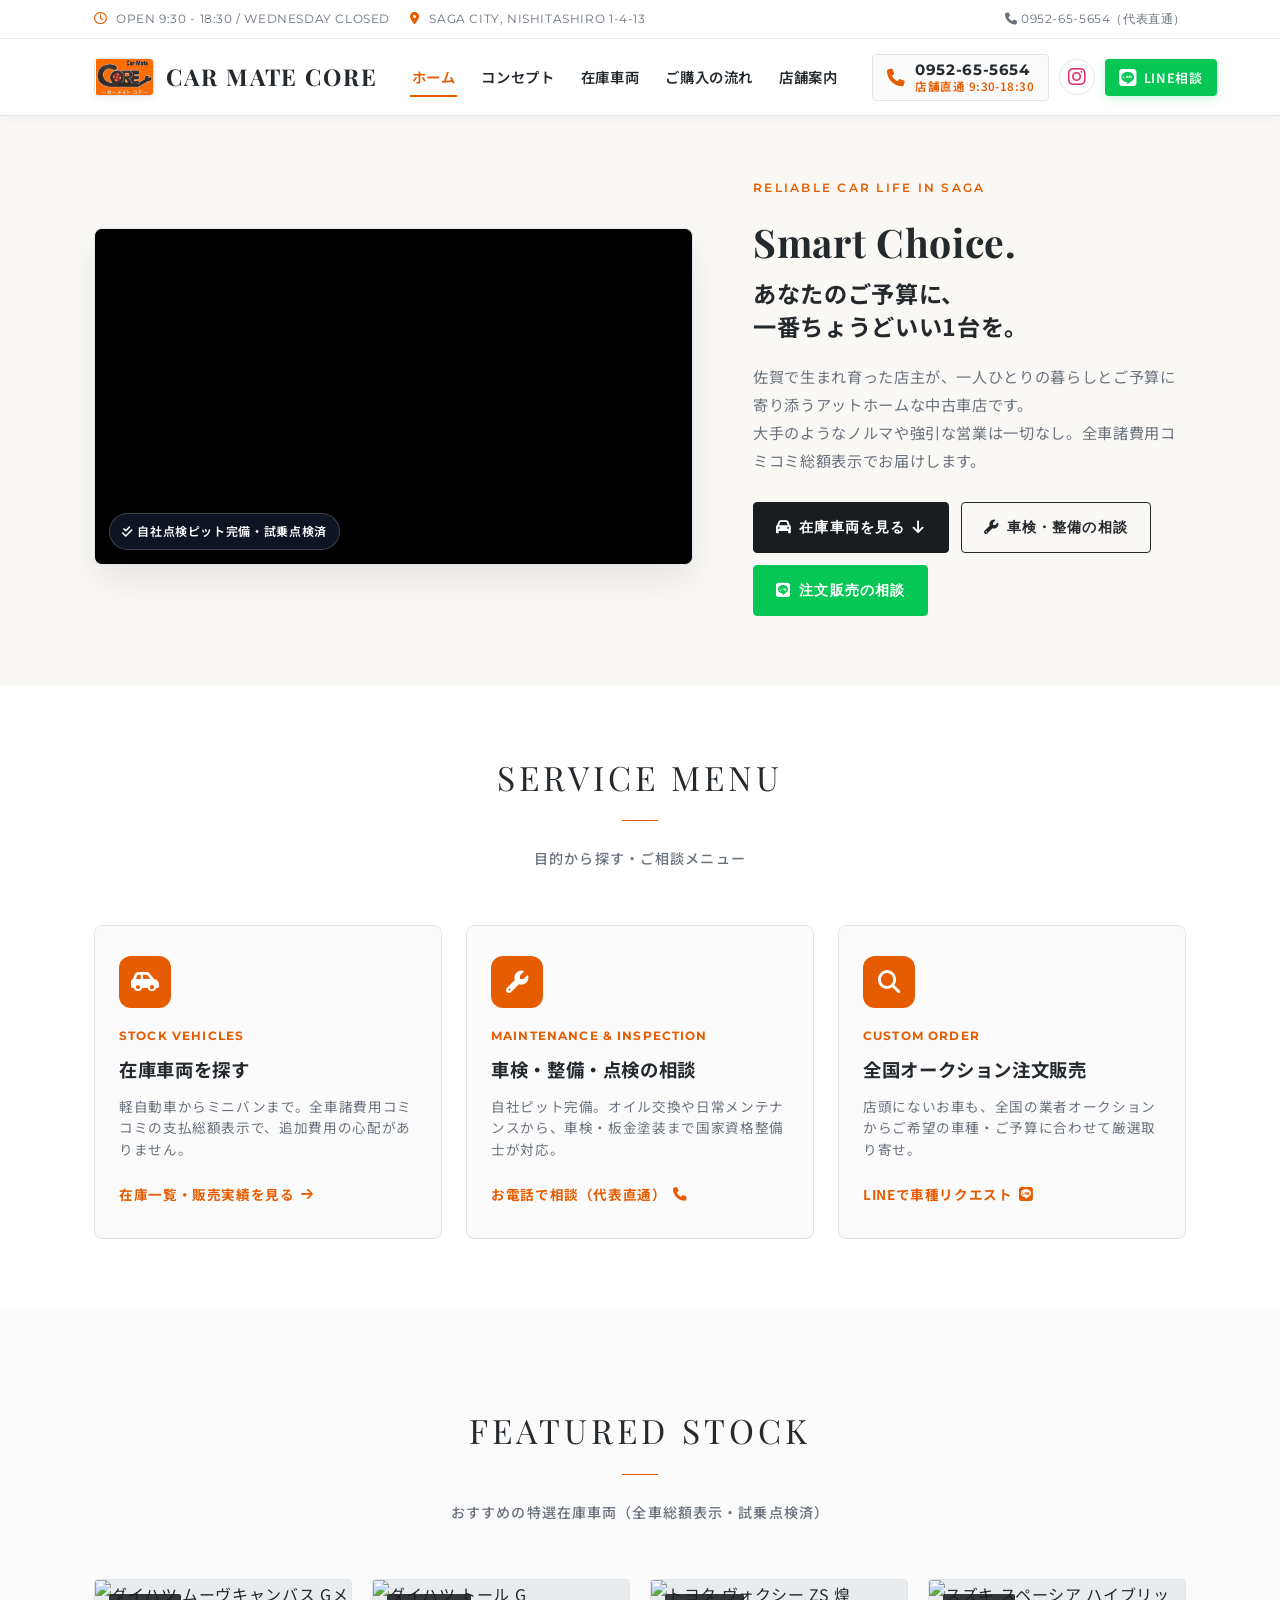
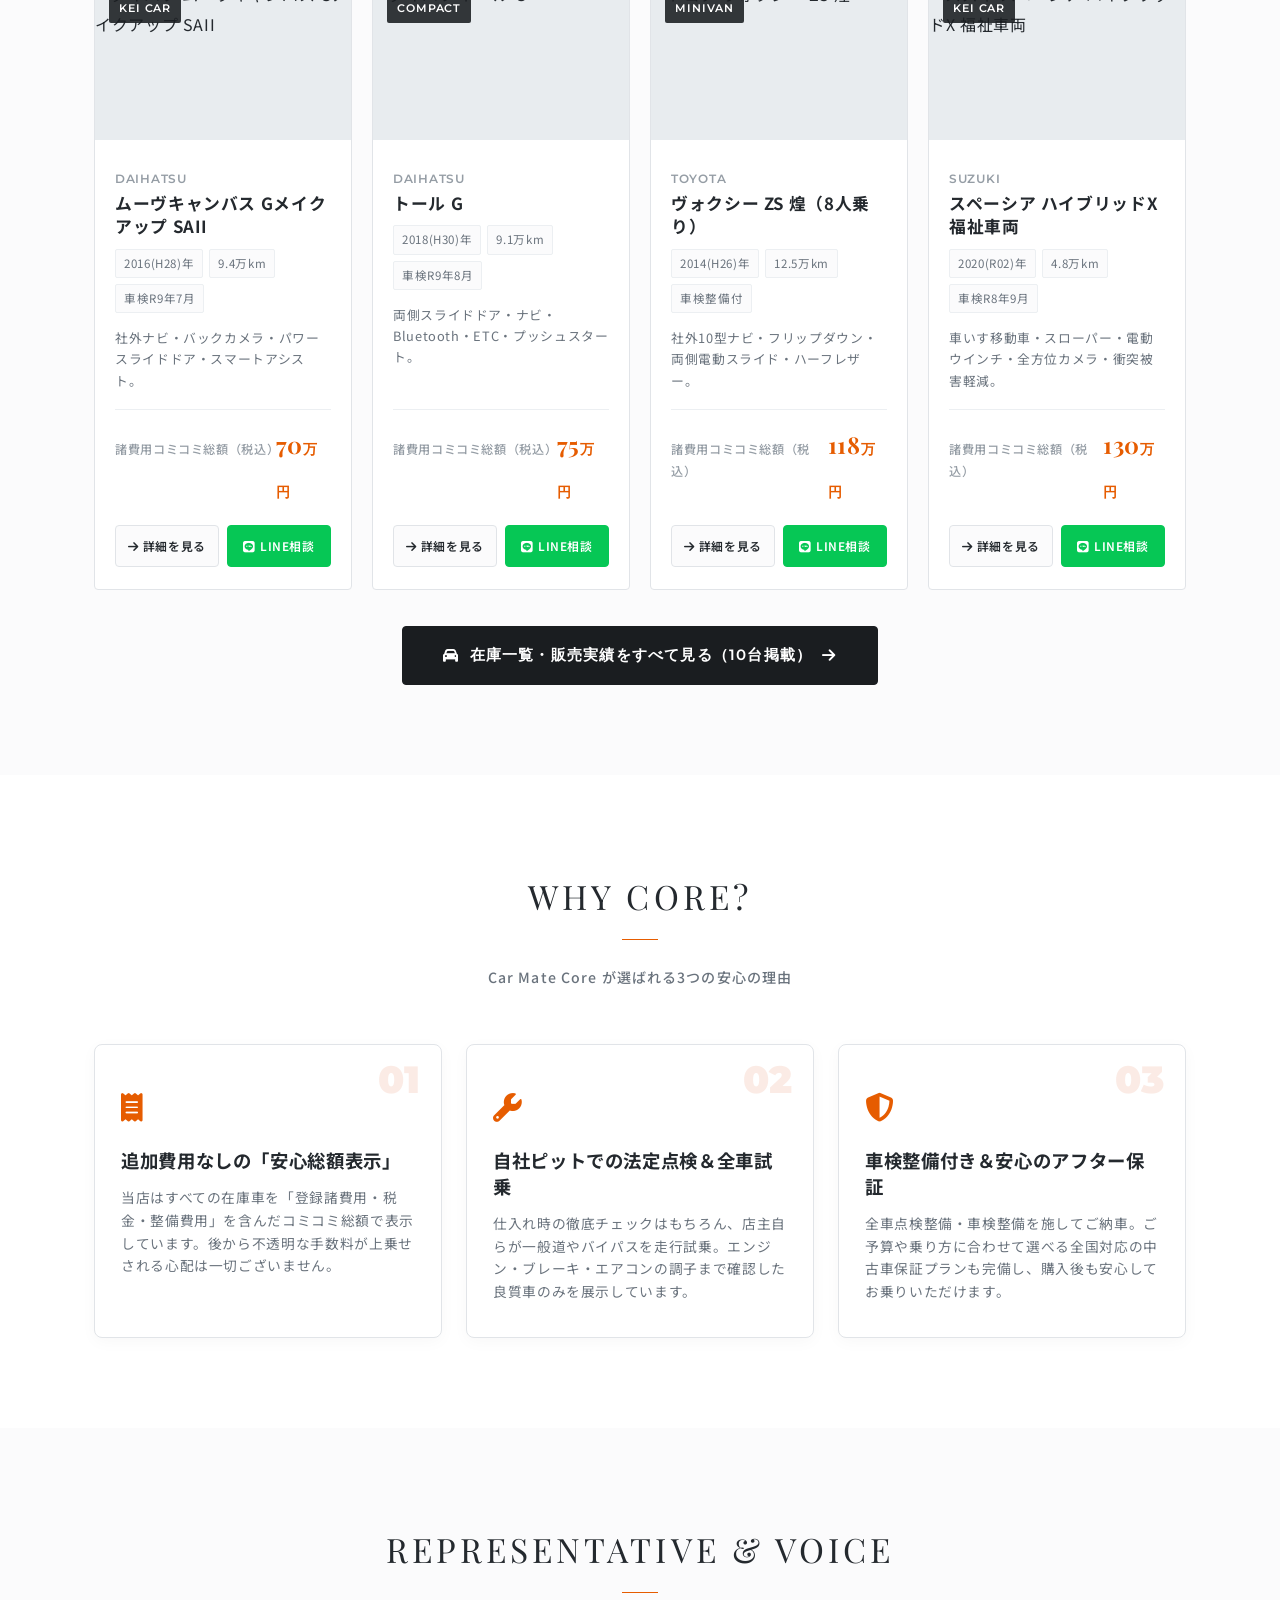
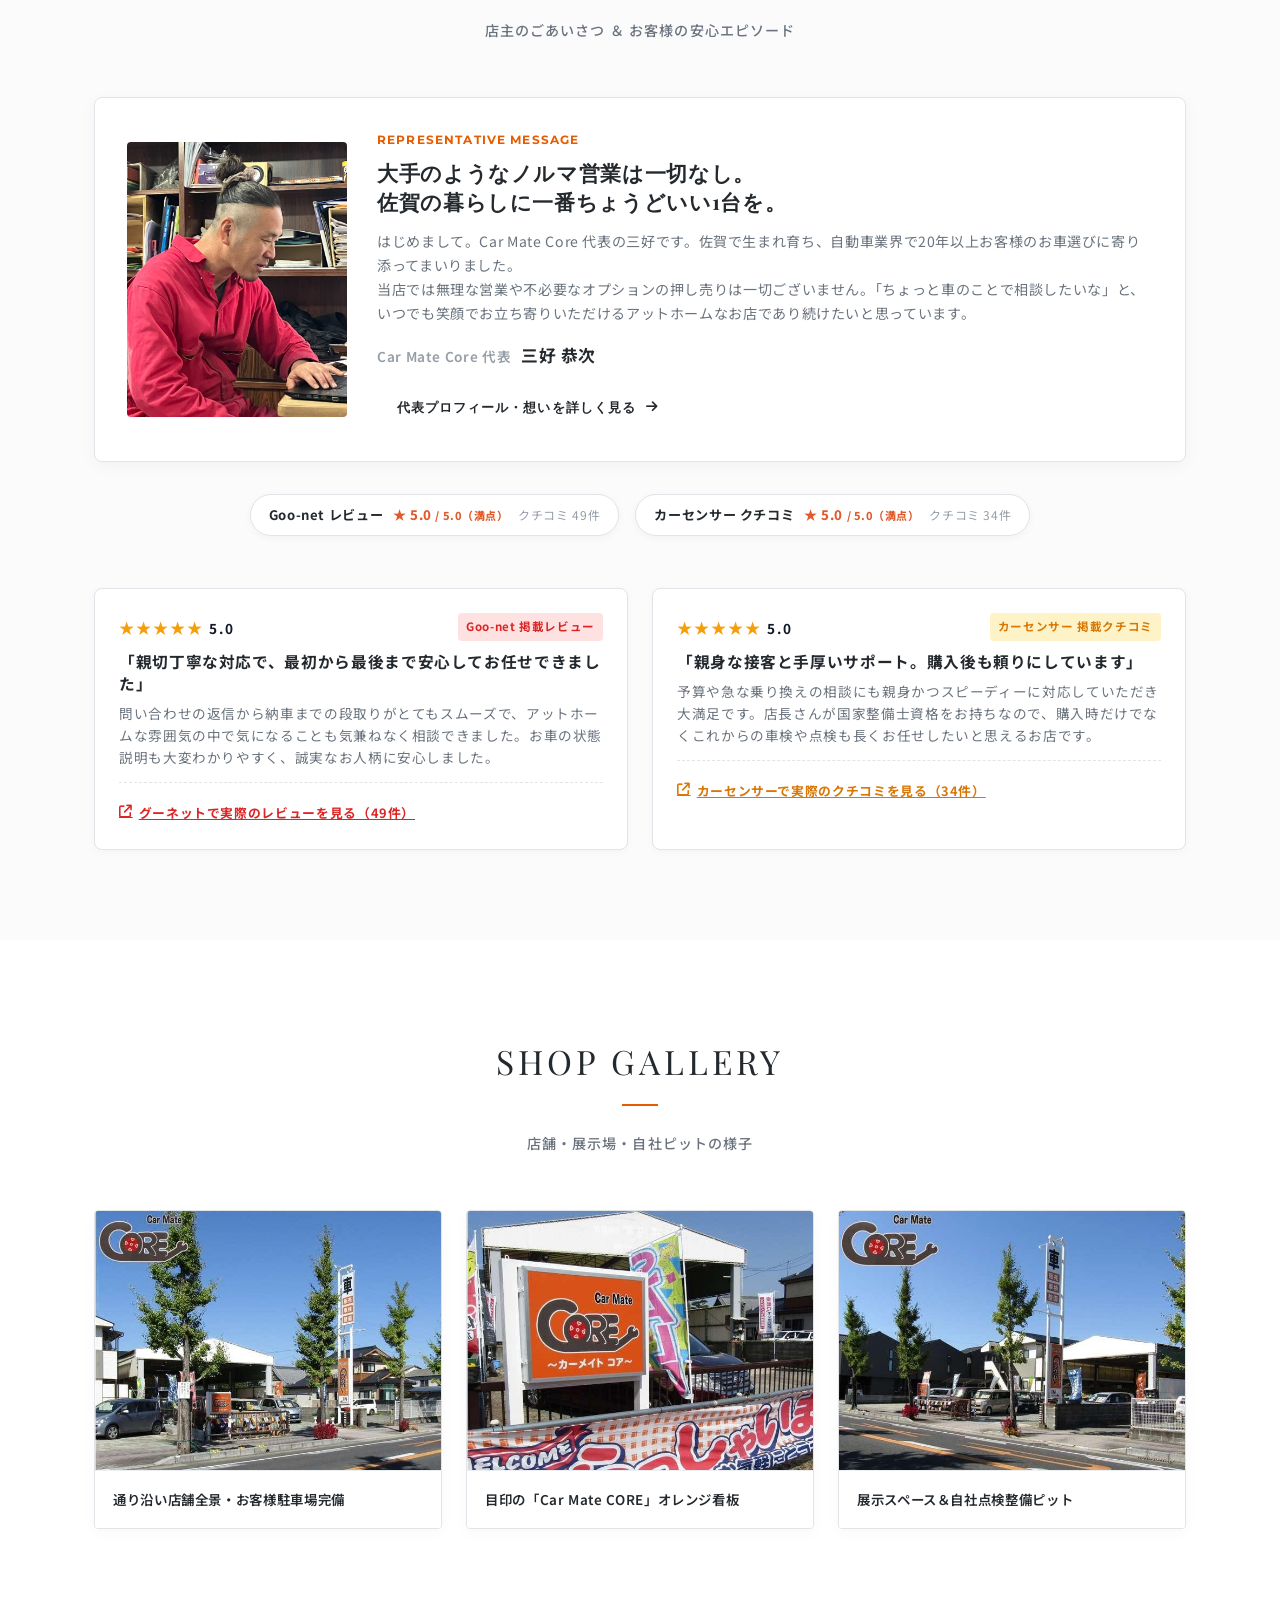
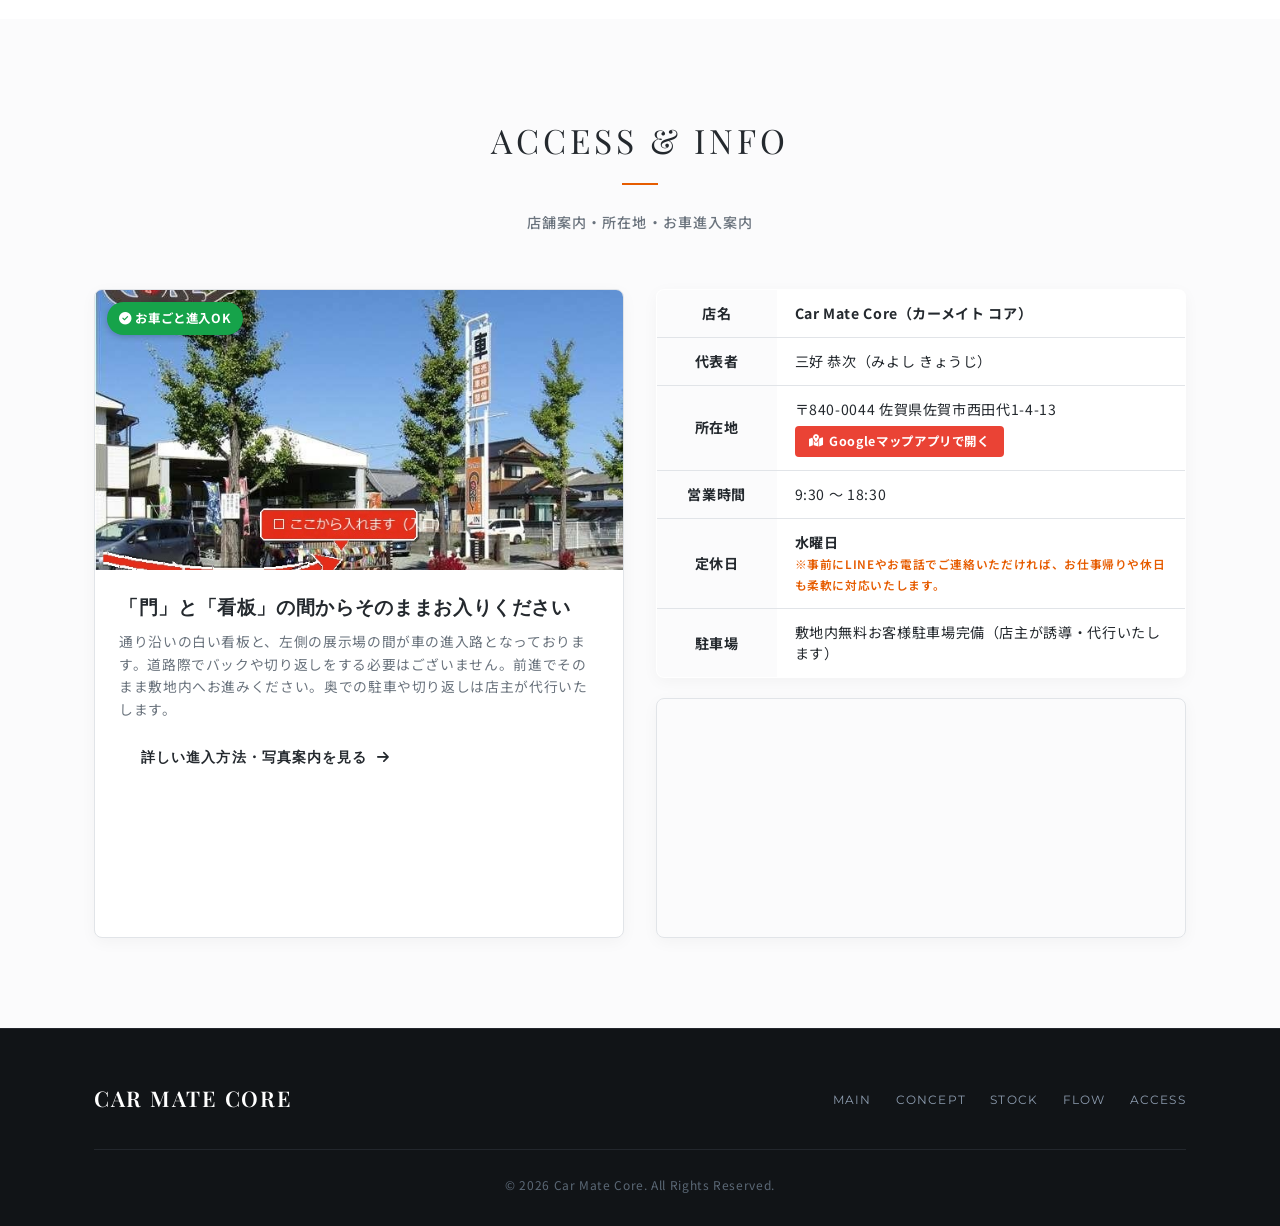
==== v2/index.html @ 0ca4b958 "feat: unify navigation across all pages, fix PC sticky header, update phone to 0952-65-5654, and add" ====
<!DOCTYPE html>
<html lang="ja">
<head>
  <meta charset="UTF-8">
  <meta name="viewport" content="width=device-width, initial-scale=1.0">
  <title>Car Mate Core - 佐賀市の中古車販売・注文販売・車検整備</title>
  <meta name="description" content="佐賀市西田代のアットホームな中古車店 Car Mate Core（カーメイト コア）。軽自動車からファミリーカーまで、追加費用なしの安心総額と丁寧な自社点検整備でお届けします。">

  <!-- Google Fonts: Playfair Display (Serif), Montserrat (Sans), Noto Sans JP -->
  <link rel="preconnect" href="https://fonts.googleapis.com">
  <link rel="preconnect" href="https://fonts.gstatic.com" crossorigin>
  <link href="https://fonts.googleapis.com/css2?family=Montserrat:wght@300;400;500;600;700&family=Noto+Sans+JP:wght@300;400;500;700&family=Playfair+Display:ital,wght@0,400;0,600;0,700;1,400&display=swap" rel="stylesheet">

  <!-- Font Awesome 6 -->
  <link rel="stylesheet" href="https://cdnjs.cloudflare.com/ajax/libs/font-awesome/6.5.1/css/all.min.css">

  <style>

    /* Global Page Horizontal Wobble Lock */
    html, body {
      overflow-x: clip !important;
      max-width: 100% !important;
      width: 100% !important;
      overscroll-behavior-x: none !important;
    }


    /* Prevent page-level horizontal wobble / scroll bounce on mobile */
    html, body {
      overflow-x: clip !important;
      max-width: 100% !important;
      width: 100% !important;
      overscroll-behavior-x: none !important;
      touch-action: pan-y !important;
    }

    /* ========================================================
       Design Tokens & Variables (Minimal & Stylish / Reference: MOSAIC)
       ======================================================== */
    :root {
      --bg-main: #FFFFFF;
      --bg-sub: #FBFBFC;
      --bg-warm: #FAF8F5;
      --bg-dark: #1A1D20;
      
      --text-main: #24292E;
      --text-sub: #6A737D;
      --text-muted: #959DA5;
      --text-light: #FFFFFF;
      
      --accent: #E65C00;         /* Refined warm terracotta orange */
      --accent-hover: #CC5200;
      --accent-soft: #FFF4ED;
      
      --line: #E1E4E8;
      --line-subtle: #ECEFF2;
      
      --font-serif: 'Playfair Display', Georgia, serif;
      --font-en: 'Montserrat', sans-serif;
      --font-jp: 'Noto Sans JP', sans-serif;

      --container: 1140px;
      --radius-sm: 4px;
      --radius-md: 8px;
    }

    /* Base Reset */
    *, *::before, *::after {
      box-sizing: border-box;
      margin: 0;
      padding: 0;
    }

    html {
  scroll-padding-top: 90px;
  scroll-behavior: smooth;
      font-size: 16px;
      scroll-behavior: smooth;
      -webkit-font-smoothing: antialiased;
    }

    body {
      background-color: var(--bg-main);
      color: var(--text-main);
      font-family: var(--font-jp);
      font-weight: 400;
      line-height: 1.85;
      letter-spacing: 0.04em;
    }

    img, video {
      max-width: 100%;
      height: auto;
      display: block;
    }

    a {
      color: inherit;
      text-decoration: none;
      transition: all 0.25s ease;
    }

    ul, ol {
      list-style: none;
    }

    .container {
      width: 100%;
      max-width: var(--container);
      margin: 0 auto;
      padding: 0 24px;
    }

    /* Section Headers (Editorial Serif Style) */
    .section-header {
      text-align: center;
      margin-bottom: 54px;
    }

    .section-en-title {
      font-family: var(--font-serif);
      font-size: 2.1rem;
      font-weight: 400;
      letter-spacing: 0.12em;
      color: var(--text-main);
      text-transform: uppercase;
      margin-bottom: 10px;
      position: relative;
      display: inline-block;
    }

    .section-en-title::after {
      content: '';
      display: block;
      width: 36px;
      height: 1.5px;
      background: var(--accent);
      margin: 12px auto 0;
    }

    .section-jp-sub {
      font-size: 0.88rem;
      color: var(--text-sub);
      font-weight: 500;
      letter-spacing: 0.08em;
      margin-top: 14px;
    }

    /* Buttons */
    .btn {
      display: inline-flex;
      align-items: center;
      justify-content: center;
      gap: 10px;
      font-family: var(--font-en);
      font-size: 0.86rem;
      font-weight: 600;
      letter-spacing: 0.08em;
      padding: 14px 32px;
      border-radius: var(--radius-sm);
      transition: all 0.3s ease;
      cursor: pointer;
    }

    .btn-dark {
      background: var(--bg-dark);
      color: var(--text-light);
      border: 1px solid var(--bg-dark);
    }

    .btn-dark:hover {
      background: var(--accent);
      border-color: var(--accent);
      color: #fff;
    }

    .btn-outline-dark {
      background: transparent;
      color: var(--text-main);
      border: 1px solid var(--text-main);
    }

    .btn-outline-dark:hover {
      background: var(--text-main);
      color: #fff;
    }

    .btn-line {
      background: #06C755;
      color: #fff;
      border: 1px solid #06C755;
    }

    .btn-line:hover {
      background: #05AC49;
      border-color: #05AC49;
      color: #fff;
    }

    /* ========================================================
       Top Bar & Site Header
       ======================================================== */
    .top-bar {
      border-bottom: 1px solid var(--line-subtle);
      background: var(--bg-main);
      font-size: 0.76rem;
      color: var(--text-sub);
      padding: 8px 0;
      font-family: var(--font-en);
      letter-spacing: 0.05em;
    }

    .top-bar-inner {
      display: flex;
      justify-content: space-between;
      align-items: center;
    }

    .top-bar-info {
      display: flex;
      gap: 20px;
    }

    .top-bar-info span i {
      color: var(--accent);
      margin-right: 6px;
    }

    .site-header {
      background: var(--bg-main);
      position: sticky;
      top: 0;
      z-index: 1000;
      border-bottom: 1px solid var(--line);
      transition: all 0.3s ease;
    }

    .header-inner {
      display: flex;
      align-items: center;
      justify-content: space-between;
      height: 80px;
    }

    .brand-logo-wrap {
      display: flex;
      align-items: center;
      gap: 16px;
      text-decoration: none;
    }

    .brand-logo-img {
      height: 44px;
      width: auto;
      aspect-ratio: 709 / 446;
      object-fit: contain;
      border-radius: 4px;
      border: 1px solid var(--line);
      box-shadow: 0 2px 8px rgba(0,0,0,0.06);
    }

    .brand-title {
      font-family: var(--font-serif);
      font-size: 1.6rem;
      font-weight: 700;
      letter-spacing: 0.1em;
      color: var(--text-main);
      line-height: 1.15;
      white-space: nowrap;
    }

    .brand-subtitle {
      font-family: var(--font-en);
      font-size: 0.72rem;
      font-weight: 500;
      color: var(--text-sub);
      letter-spacing: 0.16em;
      text-transform: uppercase;
      display: block;
      margin-top: 2px;
    }

    /* Header Right Actions */
    .header-right-group {
      display: flex;
      align-items: center;
      gap: 14px;
    }

    /* Header Tel Box */
    .header-tel-box {
      display: flex;
      align-items: center;
      gap: 10px;
      text-decoration: none;
      padding: 7px 15px;
      border-radius: var(--radius-sm);
      border: 1px solid var(--line);
      background: var(--bg-sub);
      transition: all 0.25s ease;
    }

    .header-tel-box:hover {
      border-color: var(--accent);
      background: #FFFFFF;
    }

    .header-tel-icon {
      font-size: 1.1rem;
      color: var(--accent);
    }

    .header-tel-info {
      display: flex;
      flex-direction: column;
      line-height: 1.2;
    }

    .header-tel-num {
      font-family: var(--font-en);
      font-size: 1.05rem;
      font-weight: 700;
      color: var(--text-main);
      letter-spacing: 0.04em;
    }

    .header-tel-sub {
      font-size: 0.72rem;
      color: var(--accent);
      font-weight: 600;
      letter-spacing: 0.04em;
    }

    /* Instagram Button */
    .btn-header-insta {
      display: inline-flex;
      align-items: center;
      justify-content: center;
      width: 40px;
      height: 40px;
      border-radius: 50%;
      background: #FFFFFF;
      border: 1px solid var(--line);
      color: #E1306C;
      font-size: 1.25rem;
      transition: all 0.25s ease;
      text-decoration: none;
    }

    .btn-header-insta:hover {
      background: linear-gradient(45deg, #f09433 0%, #e6683c 25%, #dc2743 50%, #cc2366 75%, #bc1888 100%);
      color: #FFFFFF;
      border-color: transparent;
      box-shadow: 0 4px 14px rgba(225, 48, 108, 0.3);
      transform: translateY(-2px);
    }

    /* LINE Button */
    .btn-header-line {
      display: inline-flex;
      align-items: center;
      gap: 6px;
      padding: 9px 16px;
      font-size: 0.8rem;
      font-weight: 600;
      background: #06C755;
      color: #FFFFFF;
      border-radius: var(--radius-sm);
      text-decoration: none;
      transition: all 0.25s ease;
      box-shadow: 0 3px 10px rgba(6, 199, 85, 0.2);
    }

    .btn-header-line:hover {
      background: #05AB49;
      transform: translateY(-2px);
      box-shadow: 0 5px 16px rgba(6, 199, 85, 0.35);
      color: #FFFFFF;
    }

    /* Hamburger / Menu Button (Desktop & Mobile) */
    .header-menu-btn {
      display: inline-flex;
      align-items: center;
      gap: 9px;
      background: var(--bg-dark);
      color: #FFFFFF;
      border: 1px solid var(--bg-dark);
      padding: 9px 16px;
      border-radius: var(--radius-sm);
      cursor: pointer;
      font-family: var(--font-en);
      font-size: 0.8rem;
      font-weight: 600;
      letter-spacing: 0.1em;
      transition: all 0.25s ease;
    }

    .header-menu-btn:hover {
      background: var(--accent);
      border-color: var(--accent);
      transform: translateY(-2px);
    }

    .header-menu-bars {
      width: 17px;
      height: 12px;
      display: flex;
      flex-direction: column;
      justify-content: space-between;
    }

    .header-menu-bars span {
      display: block;
      width: 100%;
      height: 2px;
      background: #FFFFFF;
      border-radius: 1px;
      transition: all 0.25s ease;
    }

    /* Drawer Menu */
    .mobile-drawer {
      display: block;
      position: fixed;
      top: 0;
      right: -100%;
      width: 86%;
      max-width: 400px;
      height: 100%;
      background: #FFFFFF;
      z-index: 2000;
      box-shadow: -6px 0 32px rgba(0,0,0,0.15);
      transition: right 0.35s cubic-bezier(0.4, 0, 0.2, 1);
      padding: 28px 24px;
      overflow-y: auto;
    }

    .mobile-drawer.open {
      right: 0;
    }

    .drawer-overlay {
      display: none;
      position: fixed;
      inset: 0;
      background: rgba(0,0,0,0.5);
      z-index: 1999;
      opacity: 0;
      transition: opacity 0.3s ease;
    }

    .drawer-overlay.active {
      display: block;
      opacity: 1;
    }

    .drawer-header {
      display: flex;
      align-items: center;
      justify-content: space-between;
      padding-bottom: 16px;
      border-bottom: 1px solid var(--line);
    }

    .drawer-brand {
      font-family: var(--font-serif);
      font-size: 1.25rem;
      font-weight: 700;
      letter-spacing: 0.08em;
      color: var(--text-main);
    }

    .drawer-close-btn {
      background: none;
      border: none;
      font-size: 1.8rem;
      color: var(--text-sub);
      cursor: pointer;
      line-height: 1;
      padding: 0 4px;
      transition: color 0.2s ease;
    }

    .drawer-close-btn:hover {
      color: var(--accent);
    }

    .drawer-nav-list {
      margin-top: 18px;
      display: flex;
      flex-direction: column;
      gap: 6px;
    }

    .drawer-nav-link {
      display: flex;
      align-items: baseline;
      justify-content: space-between;
      padding: 10px 4px;
      border-bottom: 1px solid var(--line-subtle);
      text-decoration: none;
      transition: all 0.2s ease;
    }

    .drawer-nav-link .en {
      font-family: var(--font-en);
      font-size: 0.92rem;
      font-weight: 700;
      letter-spacing: 0.06em;
      color: var(--text-main);
    }

    .drawer-nav-link .jp {
      font-size: 0.78rem;
      font-weight: 500;
      color: var(--text-sub);
      letter-spacing: 0.02em;
    }

    .drawer-nav-link:hover .en,
    .drawer-nav-link:hover .jp {
      color: var(--accent);
    }

    .drawer-bottom-card {
      margin-top: 24px;
      padding-top: 20px;
      border-top: 1px solid var(--line);
      display: flex;
      flex-direction: column;
      gap: 12px;
    }

    .drawer-tel-card {
      background: var(--bg-sub);
      border: 1px solid var(--line);
      border-radius: var(--radius-sm);
      padding: 12px 14px;
      text-align: center;
    }

    /* Links Section in Drawer */
    .drawer-links-section {
      margin-top: 24px;
      padding-top: 20px;
      border-top: 1px solid var(--line);
    }

    .drawer-section-title {
      display: flex;
      flex-direction: column;
      gap: 2px;
      margin-bottom: 12px;
    }

    .drawer-section-title span:first-child {
      font-family: var(--font-en);
      font-size: 0.72rem;
      font-weight: 700;
      letter-spacing: 0.12em;
      color: var(--text-muted);
      text-transform: uppercase;
    }

    .drawer-section-title .sub {
      font-size: 0.8rem;
      font-weight: 700;
      color: var(--text-main);
      letter-spacing: 0.04em;
    }

    .drawer-links-grid {
      display: flex;
      flex-direction: column;
      gap: 9px;
    }

    .drawer-link-card {
      display: flex;
      align-items: center;
      gap: 12px;
      padding: 10px 14px;
      border-radius: var(--radius-sm);
      border: 1px solid var(--line);
      background: var(--bg-main);
      text-decoration: none;
      transition: all 0.25s ease;
    }

    .drawer-link-card:hover {
      border-color: var(--accent);
      transform: translateX(4px);
      box-shadow: 0 4px 12px rgba(0,0,0,0.06);
    }

    .drawer-link-card .link-icon {
      width: 36px;
      height: 36px;
      border-radius: 8px;
      display: flex;
      align-items: center;
      justify-content: center;
      font-size: 1.15rem;
      flex-shrink: 0;
    }

    .drawer-link-card.line-card .link-icon { background: #06C755; color: #fff; }
    .drawer-link-card.insta-card .link-icon { background: linear-gradient(45deg, #f09433, #dc2743, #bc1888); color: #fff; }
    .drawer-link-card.goo-card .link-icon { background: #E60012; color: #fff; }
    .drawer-link-card.sensor-card .link-icon { background: #FF5A00; color: #fff; }
    .drawer-link-card.stamp-card .link-icon { background: #8B5CF6; color: #fff; }

    .drawer-link-card .link-info {
      flex: 1;
      display: flex;
      flex-direction: column;
      line-height: 1.25;
    }

    .drawer-link-card .link-name {
      font-size: 0.82rem;
      font-weight: 700;
      color: var(--text-main);
      letter-spacing: 0.02em;
    }

    .drawer-link-card .link-desc {
      font-size: 0.68rem;
      color: var(--text-sub);
    }

    .drawer-link-card .link-arrow {
      font-size: 0.72rem;
      color: var(--text-muted);
      transition: transform 0.2s ease;
    }

    .drawer-link-card:hover .link-arrow {
      color: var(--accent);
      transform: translate(2px, -2px);
    }

    .stamp-badge {
      display: inline-block;
      font-size: 0.62rem;
      font-weight: 700;
      color: #8B5CF6;
      background: #F3E8FF;
      padding: 1px 6px;
      border-radius: 9999px;
      width: fit-content;
      margin-bottom: 2px;
    }

    /* ========================================================
       Hero Stage (Minimalist Elegant Framing)
       ======================================================== */
    .hero-section {
      padding: 60px 0 70px;
      background: var(--bg-warm);
      position: relative;
    }

    .hero-grid {
      display: grid;
      grid-template-columns: 1.15fr 0.85fr;
      gap: 50px;
      align-items: center;
    }

    .hero-video-frame {
      position: relative;
      aspect-ratio: 16 / 9;
      border-radius: var(--radius-md);
      overflow: hidden;
      background: #000;
      box-shadow: 0 16px 36px rgba(0,0,0,0.08);
      border: 1px solid var(--line);
      cursor: pointer;
      user-select: none;
    }

    .hero-video-frame video {
      width: 100%;
      height: 100%;
      object-fit: cover;
      display: block;
    }

    .hero-content {
      padding-left: 10px;
    }

    .hero-eyebrow {
      font-family: var(--font-en);
      font-size: 0.78rem;
      font-weight: 600;
      letter-spacing: 0.18em;
      color: var(--accent);
      text-transform: uppercase;
      margin-bottom: 16px;
      display: block;
    }

    .hero-lead-title {
      font-family: var(--font-serif);
      font-size: 2.45rem;
      line-height: 1.35;
      color: var(--text-main);
      font-weight: 700;
      margin-bottom: 18px;
    }

    .hero-lead-title span {
      display: block;
      font-family: var(--font-jp);
      font-size: 1.45rem;
      font-weight: 700;
      line-height: 1.45;
      margin-top: 8px;
      color: var(--text-main);
      word-break: keep-all;
      overflow-wrap: anywhere;
    }

    .hero-description {
      font-size: 0.95rem;
      color: var(--text-sub);
      line-height: 1.85;
      margin-bottom: 28px;
    }

    .hero-merit-list {
      display: flex;
      flex-wrap: wrap;
      gap: 12px;
      margin-bottom: 32px;
    }

    .hero-merit-item {
      font-size: 0.82rem;
      color: var(--text-main);
      background: var(--bg-main);
      border: 1px solid var(--line);
      padding: 6px 14px;
      border-radius: var(--radius-sm);
      display: flex;
      align-items: center;
      gap: 6px;
    }

    .hero-merit-item i {
      color: var(--accent);
      font-size: 0.75rem;
    }

    .hero-buttons {
      display: flex;
      gap: 14px;
      flex-wrap: wrap;
    }

    /* ========================================================
       Concept / About Section (Editorial Layout)
       ======================================================== */
    .section-padding {
      padding: 90px 0;
    }

    .about-story-grid {
      display: grid;
      grid-template-columns: 1fr 1.1fr;
      gap: 60px;
      align-items: center;
    }

    .about-photo-wrap {
      position: relative;
    }

    .about-main-photo {
      width: 100%;
      border-radius: var(--radius-md);
      box-shadow: 0 12px 30px rgba(0,0,0,0.06);
      aspect-ratio: 4 / 3;
      object-fit: cover;
    }

    .about-badge-card {
      position: absolute;
      bottom: -20px;
      right: 20px;
      background: var(--bg-main);
      padding: 18px 24px;
      border-radius: var(--radius-sm);
      box-shadow: 0 8px 24px rgba(0,0,0,0.08);
      border: 1px solid var(--line-subtle);
      text-align: center;
    }

    .about-badge-card .num {
      font-family: var(--font-serif);
      font-size: 1.8rem;
      font-weight: 700;
      color: var(--accent);
      line-height: 1;
    }

    .about-badge-card .txt {
      font-size: 0.74rem;
      color: var(--text-sub);
      font-weight: 600;
      margin-top: 4px;
      letter-spacing: 0.05em;
    }

    .about-text-content h3 {
      font-family: var(--font-serif);
      font-size: 1.6rem;
      font-weight: 600;
      color: var(--text-main);
      margin-bottom: 20px;
      line-height: 1.45;
    }

    .about-text-content p {
      font-size: 0.94rem;
      color: var(--text-sub);
      line-height: 1.9;
      margin-bottom: 18px;
    }

    /* 3 Commitments (Minimal Cards) */
    .commitments-row {
      display: grid;
      grid-template-columns: repeat(3, 1fr);
      gap: 24px;
      margin-top: 60px;
    }

    .commit-box {
      background: var(--bg-main);
      border: 1px solid var(--line);
      border-radius: var(--radius-sm);
      padding: 32px 26px;
      transition: all 0.25s ease;
    }

    .commit-box:hover {
      border-color: var(--text-main);
      transform: translateY(-3px);
      box-shadow: 0 10px 24px rgba(0,0,0,0.05);
    }

    .commit-num {
      font-family: var(--font-serif);
      font-size: 1.8rem;
      color: var(--accent);
      margin-bottom: 12px;
      font-weight: 600;
    }

    .commit-box h4 {
      font-size: 1.05rem;
      font-weight: 700;
      margin-bottom: 12px;
      color: var(--text-main);
    }

    .commit-box p {
      font-size: 0.85rem;
      color: var(--text-sub);
      line-height: 1.75;
    }

    /* ========================================================
       Representative Profile Section
       ======================================================== */
    .profile-section {
      padding: 90px 0;
      background: var(--bg-main);
      border-top: 1px solid var(--line);
    }

    .profile-grid {
      display: grid;
      grid-template-columns: 0.85fr 1.15fr;
      gap: 56px;
      align-items: start;
      margin-top: 48px;
    }

    .profile-visual-card {
      background: var(--bg-warm);
      border: 1px solid var(--line);
      border-radius: var(--radius-md);
      padding: 24px;
      box-shadow: 0 4px 20px rgba(0,0,0,0.04);
    }

    .profile-main-photo-wrap {
      width: 100%;
      aspect-ratio: 1 / 1;
      border-radius: var(--radius-sm);
      overflow: hidden;
      border: 1px solid var(--line);
      margin-bottom: 20px;
    }

    .profile-main-photo-wrap img {
      width: 100%;
      height: 100%;
      object-fit: cover;
    }

    .profile-meta-header {
      border-bottom: 1px solid var(--line);
      padding-bottom: 14px;
      margin-bottom: 16px;
    }

    .profile-role-badge {
      font-size: 0.72rem;
      font-weight: 700;
      letter-spacing: 0.12em;
      color: var(--accent);
      text-transform: uppercase;
      display: block;
      margin-bottom: 4px;
    }

    .profile-name-row {
      display: flex;
      align-items: baseline;
      gap: 12px;
    }

    .profile-name-jp {
      font-size: 1.45rem;
      font-weight: 700;
      color: var(--text-main);
      letter-spacing: 0.06em;
    }

    .profile-name-en {
      font-family: var(--font-en);
      font-size: 0.84rem;
      color: var(--text-muted);
      letter-spacing: 0.08em;
    }

    .profile-data-list {
      display: flex;
      flex-direction: column;
      gap: 12px;
      font-size: 0.84rem;
    }

    .profile-data-item {
      display: flex;
      gap: 12px;
      line-height: 1.5;
    }

    .profile-data-label {
      width: 60px;
      font-weight: 700;
      color: var(--text-sub);
      flex-shrink: 0;
    }

    .profile-data-value {
      color: var(--text-main);
      flex: 1;
    }

    /* Celica Mini Showcase */
    .profile-celica-box {
      margin-top: 18px;
      padding-top: 16px;
      border-top: 1px dashed var(--line);
      display: flex;
      align-items: center;
      gap: 14px;
      background: #FFFFFF;
      padding: 12px;
      border-radius: var(--radius-sm);
      border: 1px solid var(--line);
    }

    .profile-celica-img {
      width: 72px;
      height: 52px;
      border-radius: 4px;
      object-fit: cover;
      border: 1px solid var(--line);
      flex-shrink: 0;
    }

    .profile-celica-info {
      line-height: 1.35;
    }

    .profile-celica-tag {
      font-size: 0.65rem;
      font-weight: 700;
      color: var(--accent);
      text-transform: uppercase;
      letter-spacing: 0.06em;
      display: block;
    }

    .profile-celica-title {
      font-size: 0.82rem;
      font-weight: 700;
      color: var(--text-main);
    }

    .profile-celica-desc {
      font-size: 0.7rem;
      color: var(--text-sub);
    }

    /* Profile Message (Right Column) */
    .profile-message-wrap {
      padding-top: 8px;
    }

    .profile-lead-eyebrow {
      font-family: var(--font-en);
      font-size: 0.78rem;
      font-weight: 700;
      letter-spacing: 0.16em;
      color: var(--accent);
      text-transform: uppercase;
      display: block;
      margin-bottom: 8px;
    }

    .profile-lead-title {
      font-size: 1.45rem;
      font-weight: 700;
      line-height: 1.5;
      color: var(--text-main);
      margin-bottom: 24px;
    }

    .profile-lead-title span {
      display: block;
      color: var(--accent);
    }

    .profile-message-body {
      font-size: 0.94rem;
      line-height: 1.95;
      color: var(--text-sub);
      display: flex;
      flex-direction: column;
      gap: 18px;
    }

    .profile-message-body p {
      margin: 0;
    }

    .profile-message-body strong {
      color: var(--text-main);
      font-weight: 700;
    }

    .profile-sign-row {
      margin-top: 32px;
      padding-top: 24px;
      border-top: 1px solid var(--line);
      display: flex;
      align-items: center;
      justify-content: flex-end;
      gap: 12px;
    }

    .profile-sign-name {
      font-size: 1.05rem;
      font-weight: 700;
      color: var(--text-main);
      letter-spacing: 0.08em;
    }

    .profile-sign-role {
      font-size: 0.82rem;
      color: var(--text-sub);
      margin-right: 8px;
    }

    /* ========================================================
       Stock Cars (Gallery Style)
       ======================================================== */
    .bg-sub {
      background: var(--bg-sub);
    }

    .stock-grid {
      display: grid;
      grid-template-columns: repeat(3, 1fr);
      gap: 28px;
    }

    .stock-card {
      background: var(--bg-main);
      border: 1px solid var(--line);
      border-radius: var(--radius-sm);
      overflow: hidden;
      transition: all 0.3s ease;
      display: flex;
      flex-direction: column;
    }

    .stock-card:hover {
      box-shadow: 0 12px 32px rgba(0,0,0,0.08);
      transform: translateY(-4px);
    }

    .stock-img-wrap {
      width: 100%;
      aspect-ratio: 16 / 10;
      background: #E8ECEF;
      position: relative;
      overflow: hidden;
    }

    .stock-img-wrap img {
      width: 100%;
      height: 100%;
      object-fit: cover;
      transition: transform 0.4s ease;
    }

    .stock-card:hover .stock-img-wrap img {
      transform: scale(1.05);
    }

    .stock-category-tag {
      position: absolute;
      top: 14px;
      left: 14px;
      background: rgba(26, 29, 32, 0.88);
      color: #fff;
      font-family: var(--font-en);
      font-size: 0.70rem;
      font-weight: 600;
      letter-spacing: 0.08em;
      padding: 4px 10px;
      border-radius: 2px;
      text-transform: uppercase;
    }

    .stock-body {
      padding: 22px 20px;
      flex: 1;
      display: flex;
      flex-direction: column;
      justify-content: space-between;
    }

    .stock-title {
      font-size: 1.05rem;
      font-weight: 700;
      color: var(--text-main);
      margin-bottom: 8px;
      line-height: 1.4;
    }

    .stock-feature {
      font-size: 0.82rem;
      color: var(--text-sub);
      line-height: 1.6;
      margin-bottom: 18px;
    }

    .stock-price-row {
      display: flex;
      align-items: baseline;
      justify-content: space-between;
      border-top: 1px solid var(--line-subtle);
      padding-top: 14px;
    }

    .stock-price-label {
      font-size: 0.76rem;
      color: var(--text-muted);
      font-weight: 500;
    }

    .stock-price-value {
      font-family: var(--font-serif);
      font-size: 1.35rem;
      font-weight: 700;
      color: var(--accent);
    }

    /* ========================================================
       Order System (Auction Custom Order)
       ======================================================== */
    .order-box {
      background: var(--bg-main);
      border: 1px solid var(--line);
      border-radius: var(--radius-md);
      padding: 48px 40px;
      box-shadow: 0 4px 20px rgba(0,0,0,0.03);
    }

    .order-header-text {
      max-width: 720px;
      margin: 0 auto 40px;
      text-align: center;
      font-size: 0.94rem;
      color: var(--text-sub);
      line-height: 1.85;
    }

    .order-step-grid {
      display: grid;
      grid-template-columns: repeat(3, 1fr);
      gap: 24px;
    }

    .order-step-item {
      background: var(--bg-warm);
      border-radius: var(--radius-sm);
      padding: 28px 22px;
      text-align: center;
      position: relative;
    }

    .order-step-num {
      font-family: var(--font-serif);
      font-size: 1.25rem;
      font-weight: 700;
      color: var(--accent);
      margin-bottom: 10px;
    }

    .order-step-item h4 {
      font-size: 0.98rem;
      font-weight: 700;
      margin-bottom: 8px;
      color: var(--text-main);
    }

    .order-step-item p {
      font-size: 0.82rem;
      color: var(--text-sub);
      line-height: 1.65;
    }

    /* ========================================================
       Services (Minimal 4 Grid)
       ======================================================== */
    .service-grid {
      display: grid;
      grid-template-columns: repeat(4, 1fr);
      gap: 20px;
    }

    .service-card {
      background: var(--bg-main);
      border: 1px solid var(--line);
      border-radius: var(--radius-sm);
      padding: 36px 20px;
      text-align: center;
      transition: all 0.25s ease;
    }

    .service-card:hover {
      border-color: var(--text-main);
      transform: translateY(-3px);
    }

    .service-icon {
      font-size: 2.2rem;
      color: var(--text-main);
      margin-bottom: 18px;
      transition: color 0.25s ease;
    }

    .service-card:hover .service-icon {
      color: var(--accent);
    }

    .service-card h4 {
      font-size: 1rem;
      font-weight: 700;
      margin-bottom: 10px;
      color: var(--text-main);
    }

    .service-card p {
      font-size: 0.82rem;
      color: var(--text-sub);
      line-height: 1.65;
    }

    /* ========================================================
       Shop Photo Gallery (Clean Grid)
       ======================================================== */
    .gallery-grid {
      display: grid;
      grid-template-columns: repeat(3, 1fr);
      gap: 24px;
    }

    .gallery-item {
      border-radius: var(--radius-sm);
      overflow: hidden;
      border: 1px solid var(--line);
      background: var(--bg-main);
      box-shadow: 0 4px 14px rgba(0,0,0,0.03);
    }

    .gallery-item-img {
      width: 100%;
      aspect-ratio: 4 / 3;
      object-fit: cover;
      display: block;
      transition: transform 0.35s ease;
    }

    .gallery-item:hover .gallery-item-img {
      transform: scale(1.04);
    }

    .gallery-item-caption {
      padding: 16px 18px;
      font-size: 0.84rem;
      color: var(--text-main);
      font-weight: 600;
      border-top: 1px solid var(--line-subtle);
      background: var(--bg-main);
    }

    /* ========================================================
       Access & Contact Section
       ======================================================== */
    .access-grid {
      display: grid;
      grid-template-columns: 1fr 1fr;
      gap: 36px;
      background: var(--bg-main);
      border: 1px solid var(--line);
      border-radius: var(--radius-md);
      overflow: hidden;
      padding: 36px;
    }

    .access-table {
      width: 100%;
      border-collapse: collapse;
      font-size: 0.88rem;
    }

    .access-table th {
      width: 90px;
      padding: 14px 10px 14px 0;
      color: var(--text-sub);
      font-weight: 600;
      border-bottom: 1px solid var(--line-subtle);
      vertical-align: top;
      white-space: nowrap;
    }

    .access-table td {
      padding: 14px 0;
      color: var(--text-main);
      border-bottom: 1px solid var(--line-subtle);
    }

    .access-map-frame {
      border-radius: var(--radius-sm);
      overflow: hidden;
      border: 1px solid var(--line);
      height: 100%;
      min-height: 280px;
    }

    .access-map-frame iframe {
      width: 100%;
      height: 100%;
      border: 0;
      display: block;
    }

    /* ========================================================
       CTA Banner
       ======================================================== */
    .stylish-cta-banner {
      background: var(--bg-dark);
      color: var(--text-light);
      padding: 70px 0;
      text-align: center;
      position: relative;
    }

    .stylish-cta-banner .en-sub {
      font-family: var(--font-serif);
      font-size: 1.1rem;
      letter-spacing: 0.18em;
      color: #D1D5DB;
      text-transform: uppercase;
      margin-bottom: 10px;
      display: block;
    }

    .stylish-cta-banner h2 {
      font-size: 1.85rem;
      font-weight: 700;
      margin-bottom: 16px;
      line-height: 1.4;
    }

    .stylish-cta-banner p {
      font-size: 0.94rem;
      color: #A0AEC0;
      margin-bottom: 32px;
      max-width: 620px;
      margin-left: auto;
      margin-right: auto;
    }

    .cta-button-group {
      display: flex;
      justify-content: center;
      gap: 16px;
      flex-wrap: wrap;
    }

    /* ========================================================
       Footer
       ======================================================== */
    .site-footer {
      background: #111417;
      color: #8C9BAE;
      font-size: 0.82rem;
      padding: 50px 0 30px;
      border-top: 1px solid #23272D;
    }

    .footer-inner {
      display: flex;
      justify-content: space-between;
      align-items: center;
      flex-wrap: wrap;
      gap: 20px;
      padding-bottom: 30px;
      border-bottom: 1px solid #23272D;
      margin-bottom: 24px;
    }

    .footer-brand {
      font-family: var(--font-serif);
      font-size: 1.35rem;
      color: #fff;
      font-weight: 600;
      letter-spacing: 0.08em;
    }

    .footer-nav {
      display: flex;
      gap: 24px;
      font-family: var(--font-en);
      font-size: 0.78rem;
      letter-spacing: 0.1em;
      text-transform: uppercase;
    }

    .footer-nav a:hover {
      color: #fff;
    }

    .footer-copy {
      text-align: center;
      font-size: 0.75rem;
      color: #5B6876;
    }

    /* ========================================================
       Responsive Styles (Mobile & Tablet)
       ======================================================== */
    @media (max-width: 991px) {
      .top-bar {
        display: none;
      }

      .site-header .container.header-inner {
        padding: 0 10px;
        height: 60px;
        gap: 8px;
      }

      .brand-logo-wrap {
        gap: 8px;
      }

      .brand-logo-img {
        height: 32px;
        width: auto;
      }

      .brand-title {
        font-size: 1.05rem;
        letter-spacing: 0.04em;
        white-space: nowrap;
      }

      .header-right-group {
        gap: 5px;
      }

      .header-tel-box {
        display: none;
      }

      .btn-header-insta {
        width: 32px;
        height: 32px;
        font-size: 1.05rem;
      }

      .btn-header-line {
        padding: 6px 9px;
        font-size: 0.72rem;
      }

      .btn-header-line span {
        display: none;
      }

      .header-menu-btn {
        padding: 7px 9px;
        font-size: 0.72rem;
        gap: 5px;
      }

      .header-menu-btn .header-menu-text {
        display: none;
      }

      .hero-grid {
        grid-template-columns: 1fr;
        gap: 30px;
      }

      .about-story-grid {
        grid-template-columns: 1fr;
        gap: 36px;
      }

      .profile-grid {
        grid-template-columns: 1fr;
        gap: 36px;
      }

      .commitments-row {
        grid-template-columns: 1fr;
        gap: 16px;
      }

      .stock-grid {
        grid-template-columns: 1fr;
        gap: 20px;
      }

      .order-step-grid {
        grid-template-columns: 1fr;
        gap: 16px;
      }

      .service-grid {
        grid-template-columns: 1fr 1fr;
        gap: 14px;
      }

      .gallery-grid {
        grid-template-columns: 1fr;
        gap: 16px;
      }

      .access-grid {
        grid-template-columns: 1fr;
        padding: 24px;
        gap: 24px;
      }

      .access-table th,
      .access-table td {
        display: block;
        width: 100% !important;
        white-space: normal !important;
        box-sizing: border-box;
      }

      .access-table th {
        border-bottom: none;
        color: var(--accent);
        padding: 12px 0 2px;
        font-size: 0.82rem;
      }

      .access-table td {
        padding: 2px 0 12px;
        border-bottom: 1px solid var(--line-subtle);
      }

      .pc-only {
        display: none !important;
      }

      @media (max-width: 767px) {
        .service-grid {
          grid-template-columns: 1fr;
          gap: 16px;
        }
      }

      .hero-lead-title {
        font-size: 1.85rem;
      }

      .hero-lead-title span {
        font-size: 1.15rem;
        line-height: 1.5;
      }

      .section-en-title {
        font-size: 1.7rem;
      }
    }

    /* ==========================================================================
       3-CARD PORTAL NAVIGATION (Concept, Stock, Flow)
       ========================================================================== */
    .portal-nav-section {
      background: var(--bg-main);
      padding: 70px 0 90px;
    }

    .portal-cards-grid {
      display: grid;
      grid-template-columns: repeat(3, 1fr);
      gap: 28px;
      margin-top: 30px;
    }

    .portal-nav-card {
      position: relative;
      display: flex;
      flex-direction: column;
      justify-content: center;
      align-items: center;
      min-height: 420px;
      border-radius: var(--radius-md);
      overflow: hidden;
      text-decoration: none;
      box-shadow: 0 10px 30px rgba(0, 0, 0, 0.08);
      border: 1px solid rgba(0, 0, 0, 0.06);
      transition: transform 0.4s cubic-bezier(0.165, 0.84, 0.44, 1), box-shadow 0.4s ease;
    }

    .portal-nav-card:hover {
      transform: translateY(-8px);
      box-shadow: 0 22px 45px rgba(0, 0, 0, 0.18);
    }

    .portal-card-bg {
      position: absolute;
      inset: 0;
      background-size: cover;
      background-position: center;
      transition: transform 0.7s cubic-bezier(0.165, 0.84, 0.44, 1);
    }

    .portal-nav-card:hover .portal-card-bg {
      transform: scale(1.08);
    }

    .portal-card-overlay {
      position: absolute;
      inset: 0;
      background: linear-gradient(180deg, rgba(18, 22, 28, 0.45) 0%, rgba(18, 22, 28, 0.72) 100%);
      transition: background 0.4s ease;
    }

    .portal-nav-card:hover .portal-card-overlay {
      background: linear-gradient(180deg, rgba(18, 22, 28, 0.35) 0%, rgba(18, 22, 28, 0.82) 100%);
    }

    .portal-card-content {
      position: relative;
      z-index: 2;
      text-align: center;
      padding: 32px 24px;
      color: #FFFFFF;
      display: flex;
      flex-direction: column;
      align-items: center;
      width: 100%;
    }

    .portal-card-en {
      font-family: var(--font-en);
      font-size: 2.1rem;
      font-weight: 800;
      letter-spacing: 0.16em;
      color: #FFFFFF;
      text-transform: uppercase;
      margin-bottom: 8px;
      text-shadow: 0 2px 10px rgba(0,0,0,0.5);
    }

    .portal-card-jp {
      font-family: var(--font-serif);
      font-size: 1.2rem;
      font-weight: 700;
      letter-spacing: 0.08em;
      color: #F9FAFB;
      margin-bottom: 14px;
      text-shadow: 0 2px 8px rgba(0,0,0,0.5);
    }

    .portal-card-desc {
      font-size: 0.84rem;
      line-height: 1.65;
      color: rgba(255, 255, 255, 0.9);
      margin-bottom: 24px;
      text-shadow: 0 1px 4px rgba(0,0,0,0.6);
      max-width: 320px;
    }

    .portal-card-pill {
      display: inline-flex;
      align-items: center;
      gap: 8px;
      font-family: var(--font-sans);
      font-size: 0.82rem;
      font-weight: 600;
      letter-spacing: 0.06em;
      color: #FFFFFF;
      background: rgba(255, 255, 255, 0.18);
      backdrop-filter: blur(8px);
      -webkit-backdrop-filter: blur(8px);
      border: 1px solid rgba(255, 255, 255, 0.45);
      padding: 9px 22px;
      border-radius: 9999px;
      transition: all 0.3s ease;
    }

    .portal-nav-card:hover .portal-card-pill {
      background: #FFFFFF;
      color: #111827;
      border-color: #FFFFFF;
      transform: translateY(-2px);
      box-shadow: 0 6px 16px rgba(0,0,0,0.2);
    }

    @media (max-width: 992px) {
      .portal-cards-grid {
        grid-template-columns: 1fr;
        max-width: 500px;
        margin-left: auto;
        margin-right: auto;
        gap: 22px;
      }
      .portal-nav-card {
        min-height: 290px;
      }
      .home-entrance-card > div {
        grid-template-columns: 1fr !important;
      }
    }

    /* ==========================================================================
       IMPROVED COMPONENTS: PC NAV, PURPOSE CARDS, WHY US, OWNER, FLOATING CTA
       ========================================================================== */
    /* PC Desktop Nav */
    .header-desktop-nav {
      display: flex;
      align-items: center;
      gap: 24px;
      margin: 0 20px;
    }
    .header-desktop-nav a {
      font-family: var(--font-sans);
      font-size: 0.92rem;
      font-weight: 600;
      color: var(--text-main);
      text-decoration: none;
      position: relative;
      padding: 6px 2px;
      transition: color 0.2s ease;
      white-space: nowrap;
    }
    .header-desktop-nav a:hover,
    .header-desktop-nav a.active {
      color: var(--accent);
    }
    .header-desktop-nav a::after {
      content: '';
      position: absolute;
      bottom: 0;
      left: 0;
      width: 0%;
      height: 2px;
      background: var(--accent);
      transition: width 0.25s ease;
    }
    .header-desktop-nav a:hover::after,
    .header-desktop-nav a.active::after {
      width: 100%;
    }

    @media (max-width: 991px) {
      .header-desktop-nav {
        display: none !important;
      }
    }
    @media (min-width: 992px) {
      .header-menu-btn {
        display: none !important;
      }
    }

    /* Hero Buttons */
    .hero-purpose-buttons {
      display: flex;
      flex-wrap: wrap;
      gap: 12px;
      margin-top: 24px;
    }
    .hero-btn {
      min-height: 46px;
      display: inline-flex;
      align-items: center;
      justify-content: center;
      gap: 8px;
      padding: 11px 22px;
      font-size: 0.9rem;
      font-weight: 700;
      border-radius: var(--radius-sm);
    }
    .hero-video-overlay-badge {
      position: absolute;
      bottom: 14px;
      left: 14px;
      background: rgba(17, 24, 39, 0.85);
      backdrop-filter: blur(6px);
      color: #FFFFFF;
      font-size: 0.75rem;
      font-weight: 600;
      padding: 6px 12px;
      border-radius: 9999px;
      border: 1px solid rgba(255, 255, 255, 0.2);
    }

    /* Purpose Nav Cards */
    .purpose-nav-section {
      background: #FFFFFF;
      padding: 60px 0 70px;
    }
    .purpose-cards-grid {
      display: grid;
      grid-template-columns: repeat(3, 1fr);
      gap: 24px;
      margin-top: 24px;
    }
    .purpose-card {
      background: var(--bg-sub);
      border: 1px solid var(--line);
      border-radius: var(--radius-md);
      padding: 30px 24px;
      text-decoration: none;
      display: flex;
      flex-direction: column;
      transition: all 0.3s ease;
    }
    .purpose-card:hover {
      background: #FFFFFF;
      border-color: var(--accent);
      transform: translateY(-6px);
      box-shadow: 0 12px 30px rgba(0, 0, 0, 0.08);
    }
    .purpose-card-icon {
      width: 52px;
      height: 52px;
      border-radius: 12px;
      background: var(--accent);
      color: #FFFFFF;
      display: flex;
      align-items: center;
      justify-content: center;
      font-size: 1.4rem;
      margin-bottom: 18px;
    }
    .purpose-card-tag {
      font-family: var(--font-en);
      font-size: 0.72rem;
      font-weight: 700;
      letter-spacing: 0.1em;
      text-transform: uppercase;
      color: var(--accent);
      display: block;
      margin-bottom: 4px;
    }
    .purpose-card h3 {
      font-size: 1.15rem;
      font-weight: 700;
      color: var(--text-main);
      margin-bottom: 10px;
    }
    .purpose-card p {
      font-size: 0.85rem;
      color: var(--text-sub);
      line-height: 1.6;
      flex: 1;
      margin-bottom: 18px;
    }
    .purpose-card-link {
      font-size: 0.85rem;
      font-weight: 700;
      color: var(--accent);
      display: inline-flex;
      align-items: center;
      gap: 6px;
    }

    /* Featured Stock Grid (4 cols on PC) */
    .featured-stock-grid {
      display: grid;
      grid-template-columns: repeat(4, 1fr);
      gap: 20px;
      margin-top: 24px;
    }
    @media (max-width: 1200px) {
      .featured-stock-grid {
        grid-template-columns: repeat(2, 1fr);
      }
    }
    @media (max-width: 640px) {
      .featured-stock-grid {
        grid-template-columns: 1fr;
      }
    }

    /* Why Core Grid */
    .why-us-grid {
      display: grid;
      grid-template-columns: repeat(3, 1fr);
      gap: 24px;
      margin-top: 30px;
    }
    .why-us-card {
      background: #FFFFFF;
      border: 1px solid var(--line);
      border-radius: var(--radius-md);
      padding: 34px 26px;
      position: relative;
      box-shadow: 0 4px 16px rgba(0, 0, 0, 0.03);
    }
    .why-us-num {
      position: absolute;
      top: 16px;
      right: 20px;
      font-family: var(--font-en);
      font-size: 2.4rem;
      font-weight: 900;
      color: rgba(224, 90, 43, 0.12);
      line-height: 1;
    }
    .why-us-icon {
      font-size: 1.8rem;
      color: var(--accent);
      margin-bottom: 16px;
    }
    .why-us-card h3 {
      font-size: 1.15rem;
      font-weight: 700;
      color: var(--text-main);
      margin-bottom: 12px;
      line-height: 1.4;
    }
    .why-us-card p {
      font-size: 0.86rem;
      color: var(--text-sub);
      line-height: 1.65;
    }

    /* Owner & Customer Voices */
    .owner-trust-wrap {
      display: flex;
      flex-direction: column;
      gap: 32px;
      margin-top: 24px;
    }
    .owner-mini-card {
      background: #FFFFFF;
      border: 1px solid var(--line);
      border-radius: var(--radius-md);
      padding: 32px;
      display: grid;
      grid-template-columns: 220px 1fr;
      gap: 30px;
      align-items: center;
      box-shadow: 0 4px 16px rgba(0, 0, 0, 0.04);
    }
    .owner-mini-img-wrap {
      border-radius: var(--radius-sm);
      overflow: hidden;
      aspect-ratio: 4 / 5;
    }
    .owner-mini-img {
      width: 100%;
      height: 100%;
      object-fit: cover;
      display: block;
    }
    .owner-mini-tag {
      font-family: var(--font-en);
      font-size: 0.72rem;
      font-weight: 700;
      letter-spacing: 0.1em;
      text-transform: uppercase;
      color: var(--accent);
      display: block;
      margin-bottom: 6px;
    }
    .owner-mini-text h3 {
      font-size: 1.3rem;
      font-weight: 700;
      color: var(--text-main);
      margin-bottom: 14px;
      line-height: 1.4;
      font-family: var(--font-serif);
    }
    .owner-mini-text p {
      font-size: 0.88rem;
      color: var(--text-sub);
      line-height: 1.7;
      margin-bottom: 14px;
    }
    .owner-signature {
      font-size: 0.85rem;
      color: var(--text-muted);
      font-weight: 600;
    }
    .owner-signature span {
      font-size: 1.05rem;
      color: var(--text-main);
      font-weight: 700;
      margin-left: 6px;
    }
    .voices-grid {
      display: grid;
      grid-template-columns: repeat(2, 1fr);
      gap: 24px;
    }
    .voice-card {
      background: #FFFFFF;
      border: 1px solid var(--line);
      border-radius: var(--radius-md);
      padding: 24px;
      box-shadow: 0 2px 10px rgba(0, 0, 0, 0.03);
    }
    .voice-header {
      display: flex;
      justify-content: space-between;
      align-items: center;
      margin-bottom: 10px;
    }
    .voice-stars {
      color: #F59E0B;
      font-size: 0.95rem;
      letter-spacing: 2px;
    }
    .voice-badge {
      font-size: 0.75rem;
      background: var(--bg-sub);
      color: var(--text-sub);
      padding: 3px 8px;
      border-radius: 4px;
      font-weight: 600;
    }
    .voice-card h4 {
      font-size: 0.98rem;
      font-weight: 700;
      color: var(--text-main);
      margin-bottom: 8px;
      line-height: 1.4;
    }
    .voice-card p {
      font-size: 0.85rem;
      color: var(--text-sub);
      line-height: 1.6;
    }

    /* Gallery Scroll Container (Swipeable on mobile) */
    .gallery-scroll-container {
      display: grid;
      grid-template-columns: repeat(3, 1fr);
      gap: 24px;
      margin-top: 20px;
    }
    @media (max-width: 768px) {
      .gallery-scroll-container {
        display: flex;
        overflow-x: auto;
        scroll-snap-type: x mandatory;
        gap: 14px;
        padding-bottom: 14px;
        -webkit-overflow-scrolling: touch;
      }
      .gallery-scroll-container .gallery-item {
        flex: 0 0 82%;
        scroll-snap-align: start;
      }
    }

    /* Access 2-Column Layout */
    .access-2col-layout {
      display: grid;
      grid-template-columns: 1fr 1fr;
      gap: 32px;
      margin-top: 24px;
    }
    .access-entrance-col {
      background: #FFFFFF;
      border: 1px solid var(--line);
      border-radius: var(--radius-md);
      overflow: hidden;
      display: flex;
      flex-direction: column;
      box-shadow: 0 4px 16px rgba(0,0,0,0.04);
    }
    .access-entrance-visual {
      position: relative;
      max-height: 280px;
      overflow: hidden;
    }
    .access-entrance-visual img {
      width: 100%;
      height: 100%;
      object-fit: cover;
      display: block;
    }
    .entrance-badge {
      position: absolute;
      top: 12px;
      left: 12px;
      background: #16A34A;
      color: #FFFFFF;
      font-size: 0.78rem;
      font-weight: 700;
      padding: 5px 12px;
      border-radius: 9999px;
      box-shadow: 0 2px 6px rgba(0,0,0,0.2);
    }
    .access-entrance-desc {
      padding: 24px;
      flex: 1;
      display: flex;
      flex-direction: column;
    }
    .access-entrance-desc h3 {
      font-size: 1.18rem;
      font-weight: 700;
      color: var(--text-main);
      margin-bottom: 10px;
      line-height: 1.4;
      font-family: var(--font-serif);
    }
    .access-entrance-desc p {
      font-size: 0.86rem;
      color: var(--text-sub);
      line-height: 1.65;
    }

    .access-info-col {
      display: flex;
      flex-direction: column;
      gap: 20px;
    }
    .access-table-clean {
      width: 100%;
      background: #FFFFFF;
      border-collapse: collapse;
      border: 1px solid var(--line);
      border-radius: var(--radius-md);
      overflow: hidden;
      box-shadow: 0 4px 16px rgba(0,0,0,0.04);
    }
    .access-table-clean th,
    .access-table-clean td {
      padding: 13px 18px;
      font-size: 0.88rem;
      line-height: 1.5;
      border-bottom: 1px solid var(--line);
    }
    .access-table-clean th {
      width: 120px;
      background: var(--bg-sub);
      color: var(--text-main);
      font-weight: 700;
      white-space: nowrap;
    }
    .access-table-clean td {
      color: var(--text-main);
    }
    .btn-gmap-app {
      display: inline-flex;
      align-items: center;
      gap: 6px;
      margin-top: 6px;
      padding: 6px 14px;
      background: #EA4335;
      color: #FFFFFF;
      text-decoration: none;
      font-size: 0.78rem;
      font-weight: 700;
      border-radius: 4px;
      transition: opacity 0.2s;
    }
    .btn-gmap-app:hover {
      opacity: 0.9;
    }
    .access-map-box {
      border-radius: var(--radius-md);
      overflow: hidden;
      border: 1px solid var(--line);
      height: 240px;
      box-shadow: 0 4px 16px rgba(0,0,0,0.04);
    }
    .access-map-box iframe {
      width: 100%;
      height: 100%;
      border: 0;
      display: block;
    }

    /* Mobile Floating CTA Bar */
    .mobile-floating-cta {
      display: none;
    }

    @media (max-width: 768px) {
      body {
        padding-bottom: 64px !important;
      }
      .mobile-floating-cta {
        display: flex;
        position: fixed;
        bottom: 0;
        left: 0;
        width: 100%;
        height: 58px;
        background: #FFFFFF;
        box-shadow: 0 -4px 16px rgba(0, 0, 0, 0.12);
        z-index: 999;
        border-top: 1px solid rgba(0, 0, 0, 0.08);
      }
      .floating-cta-btn {
        flex: 1;
        display: flex;
        align-items: center;
        justify-content: center;
        gap: 10px;
        text-decoration: none;
        height: 100%;
        transition: opacity 0.2s ease;
      }
      .floating-cta-btn:active {
        opacity: 0.85;
      }
      .floating-cta-tel {
        background: #2C3136;
        color: #FFFFFF;
        border-right: 1px solid rgba(255, 255, 255, 0.1);
      }
      .floating-cta-line {
        background: #06C755;
        color: #FFFFFF;
      }
      .floating-cta-btn i {
        font-size: 1.25rem;
      }
      .floating-cta-text {
        display: flex;
        flex-direction: column;
        line-height: 1.15;
      }
      .floating-cta-text span {
        font-size: 0.92rem;
        font-weight: 700;
      }
      .floating-cta-text small {
        font-size: 0.65rem;
        font-weight: 500;
        opacity: 0.85;
      }

      /* Responsive adjustments */
      .purpose-cards-grid,
      .why-us-grid,
      .access-2col-layout,
      .voices-grid {
        grid-template-columns: 1fr;
      }
      .owner-mini-card {
        grid-template-columns: 1fr;
      }
      .owner-mini-img-wrap {
        max-width: 220px;
        margin: 0 auto;
      }
      .hero-purpose-buttons {
        flex-direction: column;
      }
      .hero-btn {
        width: 100%;
      }
    }


    /* Car Card Styles imported from stock.html */
.car-card {
      background: var(--bg-main);
      border: 1px solid var(--line);
      border-radius: var(--radius-sm);
      overflow: hidden;
      transition: all 0.3s ease;
      display: flex;
      flex-direction: column;
    }

    .car-card:hover {
      box-shadow: 0 14px 34px rgba(0,0,0,0.08);
      transform: translateY(-4px);
    }

    .car-card-img-wrap {
      width: 100%;
      aspect-ratio: 16 / 10;
      background: #E8ECEF;
      position: relative;
      overflow: hidden;
    }

    .car-card-img-wrap img {
      width: 100%;
      height: 100%;
      object-fit: cover;
      transition: transform 0.4s ease;
    }

    .car-card:hover .car-card-img-wrap img {
      transform: scale(1.05);
    }

    .car-tag {
      position: absolute;
      top: 14px;
      left: 14px;
      background: rgba(26, 29, 32, 0.88);
      color: #fff;
      font-family: var(--font-en);
      font-size: 0.70rem;
      font-weight: 600;
      letter-spacing: 0.08em;
      padding: 4px 10px;
      border-radius: 2px;
      text-transform: uppercase;
      z-index: 2;
    }

    .car-tag-sold {
      background: #D92D20;
      color: #FFFFFF;
      font-weight: 700;
    }

    /* Sold Out Watermark / Overlay */
    .sold-overlay {
      position: absolute;
      inset: 0;
      background: rgba(18, 20, 24, 0.45);
      display: flex;
      align-items: center;
      justify-content: center;
      z-index: 1;
    }

    .sold-label {
      font-family: var(--font-serif);
      font-size: 1.65rem;
      font-weight: 800;
      letter-spacing: 0.18em;
      color: #D92D20; /* 赤文字 */
      border: 2.5px solid #D92D20;
      background: rgba(255, 255, 255, 0.94);
      padding: 6px 24px;
      border-radius: 2px;
      text-transform: uppercase;
      box-shadow: 0 4px 16px rgba(0, 0, 0, 0.3);
      transform: rotate(-5deg);
      display: inline-block;
    }

    .car-card-body {
      padding: 22px 20px;
      flex: 1;
      display: flex;
      flex-direction: column;
      justify-content: space-between;
    }

    .car-maker-label {
      font-family: var(--font-en);
      font-size: 0.74rem;
      color: var(--text-muted);
      font-weight: 600;
      letter-spacing: 0.06em;
      margin-bottom: 4px;
      text-transform: uppercase;
    }

    .car-model-title {
      font-size: 1.05rem;
      font-weight: 700;
      color: var(--text-main);
      margin-bottom: 10px;
      line-height: 1.4;
    }

    .car-spec-tags {
      display: flex;
      flex-wrap: wrap;
      gap: 6px;
      margin-bottom: 14px;
    }

    .car-spec-tags span {
      font-size: 0.72rem;
      background: var(--bg-sub);
      color: var(--text-sub);
      padding: 3px 8px;
      border-radius: 2px;
      border: 1px solid var(--line-subtle);
    }

    .car-feature-desc {
      font-size: 0.80rem;
      color: var(--text-sub);
      line-height: 1.65;
      margin-bottom: 18px;
      min-height: 38px;
    }

    .car-price-box {
      border-top: 1px solid var(--line-subtle);
      padding-top: 14px;
      margin-bottom: 16px;
      display: flex;
      align-items: baseline;
      justify-content: space-between;
    }

    .car-price-label {
      font-size: 0.76rem;
      color: var(--text-muted);
      font-weight: 500;
    }

    .car-price-num {
      font-family: var(--font-serif);
      font-size: 1.45rem;
      font-weight: 700;
      color: var(--accent);
    }

    .car-action-group {
      display: grid;
      grid-template-columns: 1fr 1fr;
      gap: 8px;
    }

    .btn-action-goo {
      background: var(--bg-sub);
      color: var(--text-main);
      border: 1px solid var(--line);
      font-size: 0.74rem;
      padding: 9px 4px;
      border-radius: var(--radius-sm);
      text-align: center;
      display: flex;
      align-items: center;
      justify-content: center;
      gap: 4px;
      font-weight: 600;
    }

    .btn-action-goo:hover {
      background: var(--text-main);
      color: #fff;
      border-color: var(--text-main);
    }

    .btn-action-line {
      background: #06C755;
      color: #fff;
      border: 1px solid #06C755;
      font-size: 0.74rem;
      padding: 9px 4px;
      border-radius: var(--radius-sm);
      text-align: center;
      display: flex;
      align-items: center;
      justify-content: center;
      gap: 4px;
      font-weight: 600;
    }

    .btn-action-line:hover {
      background: #05AC49;
    }

    

    /* Official Reviews & Stat Badges */
    .voices-section-header {
      margin-bottom: 20px;
    }
    .voices-stat-badges {
      display: flex;
      justify-content: center;
      gap: 16px;
      flex-wrap: wrap;
    }
    .stat-badge {
      display: inline-flex;
      align-items: center;
      gap: 10px;
      padding: 8px 18px;
      border-radius: 9999px;
      background: #FFFFFF;
      border: 1px solid var(--line);
      box-shadow: 0 2px 8px rgba(0,0,0,0.04);
      font-size: 0.82rem;
    }
    .stat-badge .badge-source {
      font-weight: 700;
      color: var(--text-main);
    }
    .stat-badge .badge-score {
      font-weight: 800;
      color: #E05A2B;
      letter-spacing: 0.04em;
    }
    .stat-badge .badge-count {
      color: var(--text-muted);
      font-size: 0.75rem;
    }
    .voice-badge-source {
      font-size: 0.72rem;
      font-weight: 700;
      padding: 3px 8px;
      border-radius: 4px;
    }
    .voice-badge-source.goo {
      background: #FEE2E2;
      color: #DC2626;
    }
    .voice-badge-source.sensor {
      background: #FEF3C7;
      color: #D97706;
    }
    .voice-source-link-wrap {
      margin-top: 14px;
      padding-top: 12px;
      border-top: 1px dashed var(--line);
    }
    .btn-review-source {
      display: inline-flex;
      align-items: center;
      gap: 6px;
      font-size: 0.8rem;
      font-weight: 700;
      text-decoration: underline;
      transition: opacity 0.2s;
    }
    .btn-review-source.goo {
      color: #DC2626;
    }
    .btn-review-source.sensor {
      color: #D97706;
    }
    .btn-review-source:hover {
      opacity: 0.8;
    }


    /* ==========================================================================
       ROBUST HEADER & NAVIGATION FIXES (NO OVERLAP AT ANY SCREEN WIDTH)
       ========================================================================== */
    .brand-logo-wrap {
      flex-shrink: 0 !important;
      display: flex;
      align-items: center;
      gap: 12px;
      text-decoration: none;
    }
    .brand-title {
      font-family: var(--font-serif);
      font-size: 1.45rem;
      font-weight: 700;
      letter-spacing: 0.08em;
      color: var(--text-main);
      white-space: nowrap;
    }
    .brand-logo-img {
      height: 38px;
      width: auto;
      border-radius: 4px;
      flex-shrink: 0;
    }
    .header-inner {
      display: flex;
      align-items: center;
      justify-content: space-between;
      height: 76px;
      gap: 16px;
    }
    .header-desktop-nav {
      display: flex;
      align-items: center;
      gap: 20px;
      margin: 0 12px;
      flex-shrink: 1;
    }
    .header-desktop-nav a {
      font-family: var(--font-sans);
      font-size: 0.88rem;
      font-weight: 600;
      color: var(--text-main);
      text-decoration: none;
      padding: 6px 2px;
      white-space: nowrap;
      position: relative;
      transition: color 0.2s ease;
    }
    .header-desktop-nav a:hover,
    .header-desktop-nav a.active {
      color: var(--accent);
    }
    .header-right-group {
      display: flex;
      align-items: center;
      gap: 10px;
      flex-shrink: 0 !important;
    }
    .header-tel-box {
      flex-shrink: 0 !important;
      white-space: nowrap !important;
      padding: 6px 14px;
    }
    .header-tel-num {
      font-size: 0.95rem;
      font-weight: 700;
    }
    .btn-header-insta {
      flex-shrink: 0 !important;
      width: 36px;
      height: 36px;
    }
    .btn-header-line {
      flex-shrink: 0 !important;
      padding: 7px 14px;
    }
    .header-menu-btn {
      flex-shrink: 0 !important;
    }

    /* Breakpoint rule: Use 1150px to ensure wide nav never overlaps logo or buttons */
    @media (max-width: 1149.98px) {
      .header-desktop-nav {
        display: none !important;
      }
      .header-menu-btn {
        display: inline-flex !important;
      }
    }
    @media (min-width: 1150px) {
      .header-desktop-nav {
        display: flex !important;
      }
      .header-menu-btn {
        display: none !important;
      }
    }

    /* Tablet & Mobile header layout (<= 991px) */
    @media (max-width: 991.98px) {
      .header-inner {
        height: 64px;
      }
      .header-tel-box {
        display: none !important;
      }
      .brand-title {
        font-size: 1.2rem;
      }
      .brand-logo-img {
        height: 32px;
      }
    }

    /* Small Mobile (<= 400px) */
    @media (max-width: 400px) {
      .brand-title {
        font-size: 1.05rem;
      }
      .btn-header-insta {
        display: none !important;
      }
    }


    /* ==========================================================================
       MOBILE HORIZONTAL SWIPE CAROUSEL (INVENTORY, MENU, WHY US, REVIEWS)
       ========================================================================== */
    .mobile-swipe-badge {
      display: none;
    }

    @media (max-width: 768px) {
      /* Visual Swipe Indicator Badge (Shown on Mobile Only) */
      .mobile-swipe-badge {
        display: inline-flex;
        align-items: center;
        gap: 6px;
        font-size: 0.74rem;
        font-weight: 700;
        color: var(--accent);
        background: rgba(224, 90, 43, 0.08);
        border: 1px solid rgba(224, 90, 43, 0.28);
        padding: 4px 12px;
        border-radius: 9999px;
        margin-top: 10px;
        box-shadow: 0 2px 8px rgba(224, 90, 43, 0.06);
      }
      .mobile-swipe-badge i {
        font-size: 0.85rem;
        animation: swipeBounce 1.4s infinite alternate ease-in-out;
      }
      @keyframes swipeBounce {
        0% { transform: translateX(-4px); }
        100% { transform: translateX(4px); }
      }

      /* Horizontal Scroll Containers on Mobile (Contained, No Page Wobble) */
      .purpose-cards-grid,
      .featured-stock-grid,
      .why-us-grid,
      .voices-grid {
        display: flex !important;
        grid-template-columns: none !important;
        overflow-x: auto !important;
        overflow-y: hidden !important;
        scroll-snap-type: x mandatory !important;
        overscroll-behavior-x: contain !important;
        touch-action: pan-x pan-y !important;
        gap: 14px !important;
        padding: 6px 4px 18px !important;
        margin: 0 !important;
        width: 100% !important;
        max-width: 100% !important;
        box-sizing: border-box !important;
        -webkit-overflow-scrolling: touch !important;
        scrollbar-width: thin !important;
        scrollbar-color: var(--accent) #F3F4F6 !important;
      }

      /* Custom Accent Scrollbar for visual feedback on mobile */
      .purpose-cards-grid::-webkit-scrollbar,
      .featured-stock-grid::-webkit-scrollbar,
      .why-us-grid::-webkit-scrollbar,
      .voices-grid::-webkit-scrollbar {
        height: 5px !important;
        display: block !important;
      }
      .purpose-cards-grid::-webkit-scrollbar-track,
      .featured-stock-grid::-webkit-scrollbar-track,
      .why-us-grid::-webkit-scrollbar-track,
      .voices-grid::-webkit-scrollbar-track {
        background: #F3F4F6 !important;
        border-radius: 9999px !important;
        margin: 0 24px !important;
      }
      .purpose-cards-grid::-webkit-scrollbar-thumb,
      .featured-stock-grid::-webkit-scrollbar-thumb,
      .why-us-grid::-webkit-scrollbar-thumb,
      .voices-grid::-webkit-scrollbar-thumb {
        background: var(--accent) !important;
        border-radius: 9999px !important;
      }

      /* Card Peek Effect (82% width so 18% of next card peeks inside the container) */
      .purpose-cards-grid .purpose-card,
      .featured-stock-grid .car-card,
      .why-us-grid .why-us-card,
      .voices-grid .voice-card {
        flex: 0 0 82% !important;
        width: 82% !important;
        max-width: 300px !important;
        scroll-snap-align: start !important;
        box-sizing: border-box !important;
        margin-bottom: 0 !important;
      }
    }

  
    /* Unified Desktop Nav & Sticky Header */
    .site-header {
      background: rgba(255, 255, 255, 0.98) !important;
      backdrop-filter: blur(12px) !important;
      position: sticky !important;
      top: 0 !important;
      z-index: 1000 !important;
      border-bottom: 1px solid var(--line) !important;
      transition: all 0.3s ease;
      box-shadow: 0 2px 10px rgba(0, 0, 0, 0.03);
    }

    .header-desktop-nav {
      display: flex;
      align-items: center;
      gap: 22px;
      margin: 0 16px;
      flex-shrink: 1;
    }
    .header-desktop-nav a {
      font-family: var(--font-sans);
      font-size: 0.9rem;
      font-weight: 600;
      color: var(--text-main);
      text-decoration: none;
      position: relative;
      padding: 6px 2px;
      transition: color 0.2s ease;
      white-space: nowrap;
    }
    .header-desktop-nav a:hover,
    .header-desktop-nav a.active {
      color: var(--accent);
    }
    .header-desktop-nav a::after {
      content: '';
      position: absolute;
      bottom: 0;
      left: 0;
      width: 0%;
      height: 2px;
      background: var(--accent);
      transition: width 0.25s ease;
    }
    .header-desktop-nav a:hover::after,
    .header-desktop-nav a.active::after {
      width: 100%;
    }

    @media (max-width: 1149.98px) {
      .header-desktop-nav {
        display: none !important;
      }
      .header-menu-btn {
        display: inline-flex !important;
      }
    }
    @media (min-width: 1150px) {
      .header-desktop-nav {
        display: flex !important;
      }
      .header-menu-btn {
        display: none !important;
      }
    }

</style>
</head>
<body>

  <!-- Top Utility Bar -->
  <div class="top-bar">
    <div class="container top-bar-inner">
      <div class="top-bar-info">
        <span><i class="fa-regular fa-clock"></i> OPEN 9:30 - 18:30 / WEDNESDAY CLOSED</span>
        <span><i class="fa-solid fa-location-dot"></i> SAGA CITY, NISHITASHIRO 1-4-13</span>
      </div>
      <div>
        <span><i class="fa-solid fa-phone"></i> 0952-65-5654（代表直通）</span>
      </div>
    </div>
  </div>

  <!-- Header -->
    <!-- Header -->
  <header class="site-header">
    <div class="container header-inner">
      <!-- Brand Logo -->
      <a href="index.html" class="brand-logo-wrap">
        <img src="images/logo.jpg" alt="Car Mate Core ロゴ" class="brand-logo-img">
        <span class="brand-title">CAR MATE CORE</span>
      </a>

      <!-- Desktop Global Navigation (Wide PC: >= 1150px) -->
      <nav class="header-desktop-nav">
        <a href="index.html" class="active">ホーム</a>
        <a href="concept.html">コンセプト</a>
        <a href="stock.html">在庫車両</a>
        <a href="flow.html">ご購入の流れ</a>
        <a href="access.html">店舗案内</a>
      </nav>

      <!-- Header Right Actions: Tel, Instagram, LINE, Hamburger -->
      <div class="header-right-group">
        <!-- Phone Contact Button -->
        <a href="tel:0952655654" class="header-tel-box">
          <i class="fa-solid fa-phone header-tel-icon"></i>
          <div class="header-tel-info">
            <span class="header-tel-num">0952-65-5654</span>
            <span class="header-tel-sub">店舗直通 9:30-18:30</span>
          </div>
        </a>

        <!-- Instagram Button -->
        <a href="https://www.instagram.com/carmate_core/" target="_blank" rel="noopener noreferrer" class="btn-header-insta" title="公式Instagram">
          <i class="fa-brands fa-instagram"></i>
        </a>

        <!-- LINE Button -->
        <a href="https://line.me/R/ti/p/" target="_blank" rel="noopener noreferrer" class="btn-header-line" title="LINEで気軽に相談">
          <i class="fa-brands fa-line" style="font-size:1.1rem;"></i>
          <span>LINE相談</span>
        </a>

        <!-- Hamburger Menu Button (Shown on <= 1149px) -->
        <button type="button" class="header-menu-btn" id="hamburgerBtn" aria-label="メニューを開く">
          <div class="header-menu-bars">
            <span></span>
            <span></span>
          </div>
          <span class="header-menu-text">MENU</span>
        </button>
      </div>
    </div>
  </header>

  <!-- Mobile & Desktop Drawer Menu -->
    <!-- Mobile & Desktop Drawer Menu -->
  <div class="drawer-overlay" id="drawerOverlay"></div>
  <aside class="mobile-drawer" id="mobileDrawer">
    <div class="drawer-header">
      <span class="drawer-brand">CAR MATE CORE</span>
      <button type="button" class="drawer-close-btn" id="drawerCloseBtn" aria-label="閉じる">&times;</button>
    </div>

    <!-- Navigation List (5 Dedicated Pages) -->
    <ul class="drawer-nav-list">
      <li>
        <a href="index.html" class="drawer-nav-link" style="color:var(--accent); font-weight:700;">
          <span class="jp">ホーム</span>
        </a>
      </li>
      <li>
        <a href="concept.html" class="drawer-nav-link">
          <span class="jp">コンセプト（想い・代表紹介）</span>
        </a>
      </li>
      <li>
        <a href="stock.html" class="drawer-nav-link">
          <span class="jp">在庫車両（販売中・成約実績）</span>
        </a>
      </li>
      <li>
        <a href="flow.html" class="drawer-nav-link">
          <span class="jp">ご購入の流れ（安心ステップ）</span>
        </a>
      </li>
      <li>
        <a href="access.html" class="drawer-nav-link">
          <span class="jp">店舗案内（アクセス・進入路）</span>
        </a>
      </li>
    </ul>

    <!-- Links Section (LINE, Instagram, Goo-net, Carsensor, Stamp) -->
    <div class="drawer-links-section">
      <div class="drawer-section-title">
        <span>Official Links & Stamp</span>
        <span class="sub">公式リンク集 ＆ おすすめ</span>
      </div>

      <div class="drawer-links-grid">
        <!-- 1. LINE -->
        <a href="https://line.me/R/ti/p/" target="_blank" rel="noopener noreferrer" class="drawer-link-card line-card">
          <div class="link-icon"><i class="fa-brands fa-line"></i></div>
          <div class="link-info">
            <span class="link-name">公式 LINE</span>
            <span class="link-desc">在庫・商談・無料相談はこちら</span>
          </div>
          <i class="fa-solid fa-arrow-up-right-from-square link-arrow"></i>
        </a>

        <!-- 2. Instagram -->
        <a href="https://www.instagram.com/carmate_core/" target="_blank" rel="noopener noreferrer" class="drawer-link-card insta-card">
          <div class="link-icon"><i class="fa-brands fa-instagram"></i></div>
          <div class="link-info">
            <span class="link-name">公式 Instagram</span>
            <span class="link-desc">@carmate_core 日常＆新着車</span>
          </div>
          <i class="fa-solid fa-arrow-up-right-from-square link-arrow"></i>
        </a>

        <!-- 3. Goo-net -->
        <a href="https://www.goo-net.com/usedcar_shop/0802078/detail.html" target="_blank" rel="noopener noreferrer" class="drawer-link-card goo-card">
          <div class="link-icon"><i class="fa-solid fa-car"></i></div>
          <div class="link-info">
            <span class="link-name">グーネット（Goo-net）</span>
            <span class="link-desc">公式在庫一覧＆総額鑑定書</span>
          </div>
          <i class="fa-solid fa-arrow-up-right-from-square link-arrow"></i>
        </a>

        <!-- 4. Carsensor -->
        <a href="https://www.carsensor.net/shop/saga/324457001/" target="_blank" rel="noopener noreferrer" class="drawer-link-card sensor-card">
          <div class="link-icon"><i class="fa-solid fa-magnifying-glass"></i></div>
          <div class="link-info">
            <span class="link-name">カーセンサー（Carsensor）</span>
            <span class="link-desc">公式店舗ページ＆アフター保証</span>
          </div>
          <i class="fa-solid fa-arrow-up-right-from-square link-arrow"></i>
        </a>

        <!-- 5. Original LINE Stamp -->
        <a href="https://store.line.me/stickershop/author/6778666/ja" target="_blank" rel="noopener noreferrer" class="drawer-link-card stamp-card" title="特製LINEスタンプ" onclick="window.open(this.href, '_blank'); return true;">
          <div class="link-icon"><i class="fa-solid fa-face-smile"></i></div>
          <div class="link-info">
            <span class="link-name">特製 LINEスタンプ</span>
            <span class="link-desc">日常で使えるオリジナルスタンプ</span>
          </div>
          <i class="fa-solid fa-arrow-up-right-from-square link-arrow"></i>
        </a>
      </div>
    </div>

    <!-- Drawer Bottom Contact Cards -->
    <div class="drawer-bottom-card">
      <div class="drawer-tel-card">
        <div style="font-size:0.75rem; color:var(--text-sub); margin-bottom:4px;">お電話でのご相談（店舗直通）</div>
        <a href="tel:0952655654" style="font-family:var(--font-en); font-size:1.15rem; font-weight:700; color:var(--text-main); text-decoration:none; display:inline-flex; align-items:center; gap:6px;">
          <i class="fa-solid fa-phone" style="color:var(--accent);"></i> 0952-65-5654
        </a>
        <div style="font-size:0.72rem; color:var(--text-muted); margin-top:4px;">営業時間 9:30 - 18:30（水曜定休）</div>
      </div>
    </div>
  </aside>

  <!-- ==================== HERO SECTION ==================== -->
  <section class="hero-section">
    <div class="container hero-grid">
      <!-- Video & Visual Frame -->
      <div class="hero-video-frame" id="heroVideoFrame" title="クリックして再生 / 一時停止">
        <video id="heroVideo" autoplay muted playsinline preload="auto">
          <source src="videos/hero.mp4" type="video/mp4">
          <source src="videos/gemini_generated_video_d22ae132.mp4" type="video/mp4">
        </video>
        <div class="hero-video-overlay-badge">
          <i class="fa-solid fa-check-double"></i> 自社点検ピット完備・試乗点検済
        </div>
      </div>

      <!-- Content -->
      <div class="hero-content">
        <span class="hero-eyebrow">Reliable Car Life in Saga</span>
        <h1 class="hero-lead-title">
          Smart Choice.
          <span>あなたのご予算に、一番ちょうどいい1台を。</span>
        </h1>
        <p class="hero-description">
          佐賀で生まれ育った店主が、一人ひとりの暮らしとご予算に寄り添うアットホームな中古車店です。<br>
          大手のようなノルマや強引な営業は一切なし。全車諸費用コミコミ総額表示でお届けします。
        </p>

        <!-- 3 Purpose Action Buttons -->
        <div class="hero-purpose-buttons">
          <a href="#featured-stock" class="btn btn-dark hero-btn">
            <i class="fa-solid fa-car"></i> 在庫車両を見る <i class="fa-solid fa-arrow-down"></i>
          </a>
          <a href="tel:0952655654" class="btn btn-outline-dark hero-btn">
            <i class="fa-solid fa-wrench"></i> 車検・整備の相談
          </a>
          <a href="flow.html" class="btn btn-line hero-btn">
            <i class="fa-brands fa-line"></i> 注文販売の相談
          </a>
        </div>
      </div>
    </div>
  </section>

  <!-- ==================== 1. PURPOSE NAVIGATION (3 ENTRANCES) ==================== -->
  <section class="section-padding purpose-nav-section" id="purpose-nav">
    <div class="container">
      <div class="section-header text-center">
        <h2 class="section-en-title">Service Menu</h2>
        <p class="section-jp-sub">目的から探す・ご相談メニュー</p>
        <div style="text-align:center;"><span class="mobile-swipe-badge"><i class="fa-solid fa-arrows-left-right"></i> 左右にスワイプできます</span></div>
      </div>

      <div class="purpose-cards-grid">
        <!-- 1. 在庫車両を探す -->
        <a href="stock.html" class="purpose-card">
          <div class="purpose-card-icon"><i class="fa-solid fa-car-side"></i></div>
          <div class="purpose-card-content">
            <span class="purpose-card-tag">Stock Vehicles</span>
            <h3>在庫車両を探す</h3>
            <p>軽自動車からミニバンまで。全車諸費用コミコミの支払総額表示で、追加費用の心配がありません。</p>
            <span class="purpose-card-link">在庫一覧・販売実績を見る <i class="fa-solid fa-arrow-right"></i></span>
          </div>
        </a>

        <!-- 2. 車検・点検・整備の相談 -->
        <a href="tel:0952655654" class="purpose-card">
          <div class="purpose-card-icon"><i class="fa-solid fa-wrench"></i></div>
          <div class="purpose-card-content">
            <span class="purpose-card-tag">Maintenance & Inspection</span>
            <h3>車検・整備・点検の相談</h3>
            <p>自社ピット完備。オイル交換や日常メンテナンスから、車検・板金塗装まで国家資格整備士が対応。</p>
            <span class="purpose-card-link">お電話で相談（代表直通） <i class="fa-solid fa-phone"></i></span>
          </div>
        </a>

        <!-- 3. 全国オークション注文販売 -->
        <a href="https://line.me/R/ti/p/" target="_blank" rel="noopener noreferrer" class="purpose-card">
          <div class="purpose-card-icon"><i class="fa-solid fa-magnifying-glass"></i></div>
          <div class="purpose-card-content">
            <span class="purpose-card-tag">Custom Order</span>
            <h3>全国オークション注文販売</h3>
            <p>店頭にないお車も、全国の業者オークションからご希望の車種・ご予算に合わせて厳選取り寄せ。</p>
            <span class="purpose-card-link">LINEで車種リクエスト <i class="fa-brands fa-line"></i></span>
          </div>
        </a>
      </div>
    </div>
  </section>

  <!-- ==================== 2. FEATURED STOCK (LATEST 4 CARS) ==================== -->
  <section class="section-padding bg-sub" id="featured-stock">
    <div class="container">
      <div class="section-header text-center">
        <h2 class="section-en-title">Featured Stock</h2>
        <p class="section-jp-sub">おすすめの特選在庫車両（全車総額表示・試乗点検済）</p>
        <div style="text-align:center;"><span class="mobile-swipe-badge"><i class="fa-solid fa-arrows-left-right"></i> 左右にスワイプできます</span></div>
      </div>

      <div class="featured-stock-grid">
        <!-- 1. ムーヴキャンバス -->
        <article class="car-card">
          <div class="car-card-img-wrap">
            <span class="car-tag">Kei Car</span>
            <img src="https://picture1.goo-net.com/7000802078/30260510/Q/70008020783026051000100.jpg" alt="ダイハツ ムーヴキャンバス Gメイクアップ SAII" loading="lazy">
          </div>
          <div class="car-card-body">
            <div>
              <span class="car-maker-label">DAIHATSU</span>
              <h3 class="car-model-title">ムーヴキャンバス Gメイクアップ SAII</h3>
              <div class="car-spec-tags">
                <span>2016(H28)年</span>
                <span>9.4万km</span>
                <span>車検R9年7月</span>
              </div>
              <p class="car-feature-desc">社外ナビ・バックカメラ・パワースライドドア・スマートアシスト。</p>
            </div>
            <div>
              <div class="car-price-box">
                <span class="car-price-label">諸費用コミコミ総額（税込）</span>
                <span class="car-price-num">70<small style="font-size:0.85rem;">万円</small></span>
              </div>
              <div class="car-action-group">
                <a href="stock.html" class="btn-action-goo">
                  <i class="fa-solid fa-arrow-right"></i> 詳細を見る
                </a>
                <a href="https://line.me/R/ti/p/" target="_blank" rel="noopener noreferrer" class="btn-action-line">
                  <i class="fa-brands fa-line"></i> LINE相談
                </a>
              </div>
            </div>
          </div>
        </article>

        <!-- 2. トール -->
        <article class="car-card">
          <div class="car-card-img-wrap">
            <span class="car-tag">Compact</span>
            <img src="https://picture1.goo-net.com/7000802078/30260328/Q/70008020783026032800200.jpg" alt="ダイハツ トール G" loading="lazy">
          </div>
          <div class="car-card-body">
            <div>
              <span class="car-maker-label">DAIHATSU</span>
              <h3 class="car-model-title">トール G</h3>
              <div class="car-spec-tags">
                <span>2018(H30)年</span>
                <span>9.1万km</span>
                <span>車検R9年8月</span>
              </div>
              <p class="car-feature-desc">両側スライドドア・ナビ・Bluetooth・ETC・プッシュスタート。</p>
            </div>
            <div>
              <div class="car-price-box">
                <span class="car-price-label">諸費用コミコミ総額（税込）</span>
                <span class="car-price-num">75<small style="font-size:0.85rem;">万円</small></span>
              </div>
              <div class="car-action-group">
                <a href="stock.html" class="btn-action-goo">
                  <i class="fa-solid fa-arrow-right"></i> 詳細を見る
                </a>
                <a href="https://line.me/R/ti/p/" target="_blank" rel="noopener noreferrer" class="btn-action-line">
                  <i class="fa-brands fa-line"></i> LINE相談
                </a>
              </div>
            </div>
          </div>
        </article>

        <!-- 3. ヴォクシー -->
        <article class="car-card">
          <div class="car-card-img-wrap">
            <span class="car-tag">Minivan</span>
            <img src="https://picture1.goo-net.com/7000802078/30260324/Q/70008020783026032400100.jpg" alt="トヨタ ヴォクシー ZS 煌" loading="lazy">
          </div>
          <div class="car-card-body">
            <div>
              <span class="car-maker-label">TOYOTA</span>
              <h3 class="car-model-title">ヴォクシー ZS 煌（8人乗り）</h3>
              <div class="car-spec-tags">
                <span>2014(H26)年</span>
                <span>12.5万km</span>
                <span>車検整備付</span>
              </div>
              <p class="car-feature-desc">社外10型ナビ・フリップダウン・両側電動スライド・ハーフレザー。</p>
            </div>
            <div>
              <div class="car-price-box">
                <span class="car-price-label">諸費用コミコミ総額（税込）</span>
                <span class="car-price-num">118<small style="font-size:0.85rem;">万円</small></span>
              </div>
              <div class="car-action-group">
                <a href="stock.html" class="btn-action-goo">
                  <i class="fa-solid fa-arrow-right"></i> 詳細を見る
                </a>
                <a href="https://line.me/R/ti/p/" target="_blank" rel="noopener noreferrer" class="btn-action-line">
                  <i class="fa-brands fa-line"></i> LINE相談
                </a>
              </div>
            </div>
          </div>
        </article>

        <!-- 4. スペーシア -->
        <article class="car-card">
          <div class="car-card-img-wrap">
            <span class="car-tag">Kei Car</span>
            <img src="https://picture1.goo-net.com/7000802078/30251026/Q/70008020783025102600100.jpg" alt="スズキ スペーシア ハイブリッドX 福祉車両" loading="lazy">
          </div>
          <div class="car-card-body">
            <div>
              <span class="car-maker-label">SUZUKI</span>
              <h3 class="car-model-title">スペーシア ハイブリッドX 福祉車両</h3>
              <div class="car-spec-tags">
                <span>2020(R02)年</span>
                <span>4.8万km</span>
                <span>車検R8年9月</span>
              </div>
              <p class="car-feature-desc">車いす移動車・スローパー・電動ウインチ・全方位カメラ・衝突被害軽減。</p>
            </div>
            <div>
              <div class="car-price-box">
                <span class="car-price-label">諸費用コミコミ総額（税込）</span>
                <span class="car-price-num">130<small style="font-size:0.85rem;">万円</small></span>
              </div>
              <div class="car-action-group">
                <a href="stock.html" class="btn-action-goo">
                  <i class="fa-solid fa-arrow-right"></i> 詳細を見る
                </a>
                <a href="https://line.me/R/ti/p/" target="_blank" rel="noopener noreferrer" class="btn-action-line">
                  <i class="fa-brands fa-line"></i> LINE相談
                </a>
              </div>
            </div>
          </div>
        </article>
      </div>

      <div style="text-align: center; margin-top: 36px;">
        <a href="stock.html" class="btn btn-dark" style="min-height: 48px; padding: 14px 40px; font-size: 0.95rem;">
          <i class="fa-solid fa-car"></i> 在庫一覧・販売実績をすべて見る（10台掲載） <i class="fa-solid fa-arrow-right"></i>
        </a>
      </div>
    </div>
  </section>

  <!-- ==================== 3. WHY CHOOSE CORE (3 REASONS) ==================== -->
  <section class="section-padding" id="why-us">
    <div class="container">
      <div class="section-header text-center">
        <h2 class="section-en-title">Why Core?</h2>
        <p class="section-jp-sub">Car Mate Core が選ばれる3つの安心の理由</p>
        <div style="text-align:center;"><span class="mobile-swipe-badge"><i class="fa-solid fa-arrows-left-right"></i> 左右にスワイプできます</span></div>
      </div>

      <div class="why-us-grid">
        <div class="why-us-card">
          <div class="why-us-num">01</div>
          <div class="why-us-icon"><i class="fa-solid fa-receipt"></i></div>
          <h3>追加費用なしの「安心総額表示」</h3>
          <p>
            当店はすべての在庫車を「登録諸費用・税金・整備費用」を含んだコミコミ総額で表示しています。後から不透明な手数料が上乗せされる心配は一切ございません。
          </p>
        </div>

        <div class="why-us-card">
          <div class="why-us-num">02</div>
          <div class="why-us-icon"><i class="fa-solid fa-wrench"></i></div>
          <h3>自社ピットでの法定点検＆全車試乗</h3>
          <p>
            仕入れ時の徹底チェックはもちろん、店主自らが一般道やバイパスを走行試乗。エンジン・ブレーキ・エアコンの調子まで確認した良質車のみを展示しています。
          </p>
        </div>

        <div class="why-us-card">
          <div class="why-us-num">03</div>
          <div class="why-us-icon"><i class="fa-solid fa-shield-halved"></i></div>
          <h3>車検整備付き＆安心のアフター保証</h3>
          <p>
            全車点検整備・車検整備を施してご納車。ご予算や乗り方に合わせて選べる全国対応の中古車保証プランも完備し、購入後も安心してお乗りいただけます。
          </p>
        </div>
      </div>
    </div>
  </section>

  <!-- ==================== 4. OWNER & CUSTOMER VOICES ==================== -->
  <section class="section-padding bg-sub" id="owner-trust">
    <div class="container">
      <div class="section-header text-center">
        <h2 class="section-en-title">Representative & Voice</h2>
        <p class="section-jp-sub">店主のごあいさつ ＆ お客様の安心エピソード</p>
      </div>

      <div class="owner-trust-wrap">
        <!-- Owner Greeting -->
        <div class="owner-mini-card">
          <div class="owner-mini-img-wrap">
            <img src="images/owner.jpg" alt="Car Mate Core 代表 三好 恭次" loading="lazy" class="owner-mini-img">
          </div>
          <div class="owner-mini-text">
            <span class="owner-mini-tag">Representative Message</span>
            <h3>大手のようなノルマ営業は一切なし。<br>佐賀の暮らしに一番ちょうどいい1台を。</h3>
            <p>
              はじめまして。Car Mate Core 代表の三好です。佐賀で生まれ育ち、自動車業界で20年以上お客様のお車選びに寄り添ってまいりました。<br>
              当店では無理な営業や不必要なオプションの押し売りは一切ございません。「ちょっと車のことで相談したいな」と、いつでも笑顔でお立ち寄りいただけるアットホームなお店であり続けたいと思っています。
            </p>
            <div class="owner-signature">
              Car Mate Core 代表 <span>三好 恭次</span>
            </div>
            <div style="margin-top: 14px;">
              <a href="concept.html" class="btn btn-outline" style="min-height: 44px; padding: 8px 20px; font-size: 0.82rem;">
                代表プロフィール・想いを詳しく見る <i class="fa-solid fa-arrow-right"></i>
              </a>
            </div>
          </div>
        </div>

        <!-- Customer Voices -->
        <div class="voices-section-header">
          <div class="voices-stat-badges">
            <div class="stat-badge goo-badge">
              <span class="badge-source">Goo-net レビュー</span>
              <span class="badge-score">★ 5.0 <small>/ 5.0（満点）</small></span>
              <span class="badge-count">クチコミ 49件</span>
            </div>
            <div class="stat-badge sensor-badge">
              <span class="badge-source">カーセンサー クチコミ</span>
              <span class="badge-score">★ 5.0 <small>/ 5.0（満点）</small></span>
              <span class="badge-count">クチコミ 34件</span>
            </div>
          </div>
        </div>

        <div class="voices-grid">
          <!-- 1. Goo-net Review -->
          <div class="voice-card">
            <div class="voice-header">
              <div class="voice-stars">★★★★★ <span style="font-size:0.85rem; color:#111827; font-weight:700;">5.0</span></div>
              <span class="voice-badge-source goo">Goo-net 掲載レビュー</span>
            </div>
            <h4>「親切丁寧な対応で、最初から最後まで安心してお任せできました」</h4>
            <p>
              問い合わせの返信から納車までの段取りがとてもスムーズで、アットホームな雰囲気の中で気になることも気兼ねなく相談できました。お車の状態説明も大変わかりやすく、誠実なお人柄に安心しました。
            </p>
            <div class="voice-source-link-wrap">
              <a href="https://www.goo-net.com/user_review/0802078/detail.html" target="_blank" rel="noopener noreferrer" class="btn-review-source goo">
                <i class="fa-solid fa-arrow-up-right-from-square"></i> グーネットで実際のレビューを見る（49件）
              </a>
            </div>
          </div>

          <!-- 2. Carsensor Review -->
          <div class="voice-card">
            <div class="voice-header">
              <div class="voice-stars">★★★★★ <span style="font-size:0.85rem; color:#111827; font-weight:700;">5.0</span></div>
              <span class="voice-badge-source sensor">カーセンサー 掲載クチコミ</span>
            </div>
            <h4>「親身な接客と手厚いサポート。購入後も頼りにしています」</h4>
            <p>
              予算や急な乗り換えの相談にも親身かつスピーディーに対応していただき大満足です。店長さんが国家整備士資格をお持ちなので、購入時だけでなくこれからの車検や点検も長くお任せしたいと思えるお店です。
            </p>
            <div class="voice-source-link-wrap">
              <a href="https://www.carsensor.net/shop/saga/324457001/review/" target="_blank" rel="noopener noreferrer" class="btn-review-source sensor">
                <i class="fa-solid fa-arrow-up-right-from-square"></i> カーセンサーで実際のクチコミを見る（34件）
              </a>
            </div>
          </div>
        </div>
      </div>
    </div>
  </section>

  <!-- ==================== 5. SHOP GALLERY ==================== -->
  <section class="section-padding" id="gallery">
    <div class="container">
      <div class="section-header text-center">
        <h2 class="section-en-title">Shop Gallery</h2>
        <p class="section-jp-sub">店舗・展示場・自社ピットの様子</p>
        <div style="text-align:center;"><span class="mobile-swipe-badge"><i class="fa-solid fa-arrows-left-right"></i> 左右にスワイプできます</span></div>
      </div>

      <div class="gallery-scroll-container">
        <div class="gallery-item">
          <img src="images/shop-exterior.jpg" alt="Car Mate Core 店舗全景" class="gallery-item-img" loading="lazy">
          <div class="gallery-item-caption">通り沿い店舗全景・お客様駐車場完備</div>
        </div>
        <div class="gallery-item">
          <img src="images/shop-sign.jpg" alt="Car Mate Core 看板" class="gallery-item-img" loading="lazy">
          <div class="gallery-item-caption">目印の「Car Mate CORE」オレンジ看板</div>
        </div>
        <div class="gallery-item">
          <img src="images/shop-view.jpg" alt="Car Mate Core 展示場と自社ピット" class="gallery-item-img" loading="lazy">
          <div class="gallery-item-caption">展示スペース＆自社点検整備ピット</div>
        </div>
      </div>
    </div>
  </section>

  <!-- ==================== 6. ACCESS & INFO ==================== -->
  <section class="section-padding bg-sub" id="access">
    <div class="container">
      <div class="section-header text-center">
        <h2 class="section-en-title">Access & Info</h2>
        <p class="section-jp-sub">店舗案内・所在地・お車進入案内</p>
      </div>

      <div class="access-2col-layout">
        <!-- Left: 進入路案内写真 & 道順 -->
        <div class="access-entrance-col">
          <div class="access-entrance-visual">
            <img src="images/shop-entrance-guide.jpg" alt="Car Mate Core 門と看板の間の入口・お車進入案内" loading="lazy">
            <div class="entrance-badge"><i class="fa-solid fa-circle-check"></i> お車ごと進入OK</div>
          </div>
          <div class="access-entrance-desc">
            <h3>「門」と「看板」の間からそのままお入りください</h3>
            <p>
              通り沿いの白い看板と、左側の展示場の間が車の進入路となっております。道路際でバックや切り返しをする必要はございません。前進でそのまま敷地内へお進みください。奥での駐車や切り返しは店主が代行いたします。
            </p>
            <div style="margin-top: 14px;">
              <a href="access.html" class="btn btn-outline" style="min-height: 44px; padding: 10px 22px; font-size: 0.85rem;">
                詳しい進入方法・写真案内を見る <i class="fa-solid fa-arrow-right"></i>
              </a>
            </div>
          </div>
        </div>

        <!-- Right: 店舗情報表 & Googleマップ -->
        <div class="access-info-col">
          <table class="access-table-clean">
            <tr>
              <th>店名</th>
              <td><strong>Car Mate Core（カーメイト コア）</strong></td>
            </tr>
            <tr>
              <th>代表者</th>
              <td>三好 恭次（みよし きょうじ）</td>
            </tr>
            <tr>
              <th>所在地</th>
              <td>
                〒840-0044 佐賀県佐賀市西田代1-4-13<br>
                <a href="https://maps.google.com/?q=佐賀県佐賀市西田代1-4-13" target="_blank" rel="noopener noreferrer" class="btn-gmap-app">
                  <i class="fa-solid fa-map-location-dot"></i> Googleマップアプリで開く
                </a>
              </td>
            </tr>
            <tr>
              <th>営業時間</th>
              <td>9:30 〜 18:30</td>
            </tr>
            <tr>
              <th>定休日</th>
              <td>
                <strong>水曜日</strong><br>
                <small style="color:var(--accent); font-weight:600;">※事前にLINEやお電話でご連絡いただければ、お仕事帰りや休日も柔軟に対応いたします。</small>
              </td>
            </tr>
            <tr>
              <th>駐車場</th>
              <td>敷地内無料お客様駐車場完備（店主が誘導・代行いたします）</td>
            </tr>
          </table>

          <div class="access-map-box">
            <iframe src="https://maps.google.com/maps?q=佐賀県佐賀市西田代1-4-13&hl=ja&z=16&output=embed" loading="lazy" allowfullscreen></iframe>
          </div>
        </div>
      </div>
    </div>
  </section>

  <!-- ==================== MOBILE FLOATING CTA BAR ==================== -->
  <div class="mobile-floating-cta">
    <a href="tel:0952655654" class="floating-cta-btn floating-cta-tel">
      <i class="fa-solid fa-phone"></i>
      <div class="floating-cta-text">
        <span>電話する</span>
        <small>代表直通 / 9:30-18:30</small>
      </div>
    </a>
    <a href="https://line.me/R/ti/p/" target="_blank" rel="noopener noreferrer" class="floating-cta-btn floating-cta-line">
      <i class="fa-brands fa-line"></i>
      <div class="floating-cta-text">
        <span>LINEで相談</span>
        <small>24時間受付 / 無料</small>
      </div>
    </a>
  </div>
  <!-- ==================== FOOTER ==================== -->
  <footer class="site-footer">
    <div class="container">
      <div class="footer-inner">
        <div class="footer-brand">
          CAR MATE CORE
        </div>
        <nav class="footer-nav">
          <a href="index.html">main</a>
          <a href="concept.html">Concept</a>
          <a href="stock.html">Stock</a>
          <a href="flow.html">Flow</a>
          <a href="access.html">Access</a>
        </nav>
      </div>
      <p class="footer-copy">&copy; 2026 Car Mate Core. All Rights Reserved.</p>
    </div>
  </footer>

  <!-- Scripts -->
  <script>
    // Mobile Drawer Toggle
    const hamburgerBtn = document.getElementById('hamburgerBtn');
    const mobileDrawer = document.getElementById('mobileDrawer');
    const drawerOverlay = document.getElementById('drawerOverlay');
    const drawerCloseBtn = document.getElementById('drawerCloseBtn');

    function openDrawer() {
      mobileDrawer.classList.add('open');
      drawerOverlay.classList.add('active');
      document.body.style.overflow = 'hidden';
    }

    function closeDrawer() {
      mobileDrawer.classList.remove('open');
      drawerOverlay.classList.remove('active');
      document.body.style.overflow = '';
    }

    if (hamburgerBtn && mobileDrawer) {
      hamburgerBtn.addEventListener('click', openDrawer);
      drawerCloseBtn.addEventListener('click', closeDrawer);
      drawerOverlay.addEventListener('click', closeDrawer);

      mobileDrawer.querySelectorAll('a[href^="#"]').forEach(link => {
        link.addEventListener('click', closeDrawer);
      });
    }

    // Video Click to Play / Pause / Replay
    const heroVideo = document.getElementById('heroVideo');
    const heroVideoFrame = document.getElementById('heroVideoFrame');

    if (heroVideo && heroVideoFrame) {
      // Click on frame/video to toggle play/replay/pause
      heroVideoFrame.addEventListener('click', () => {
        if (heroVideo.ended) {
          heroVideo.currentTime = 0;
          heroVideo.play();
        } else if (heroVideo.paused) {
          heroVideo.play();
        } else {
          heroVideo.pause();
        }
      });
    }
  </script>
</body>
</html>
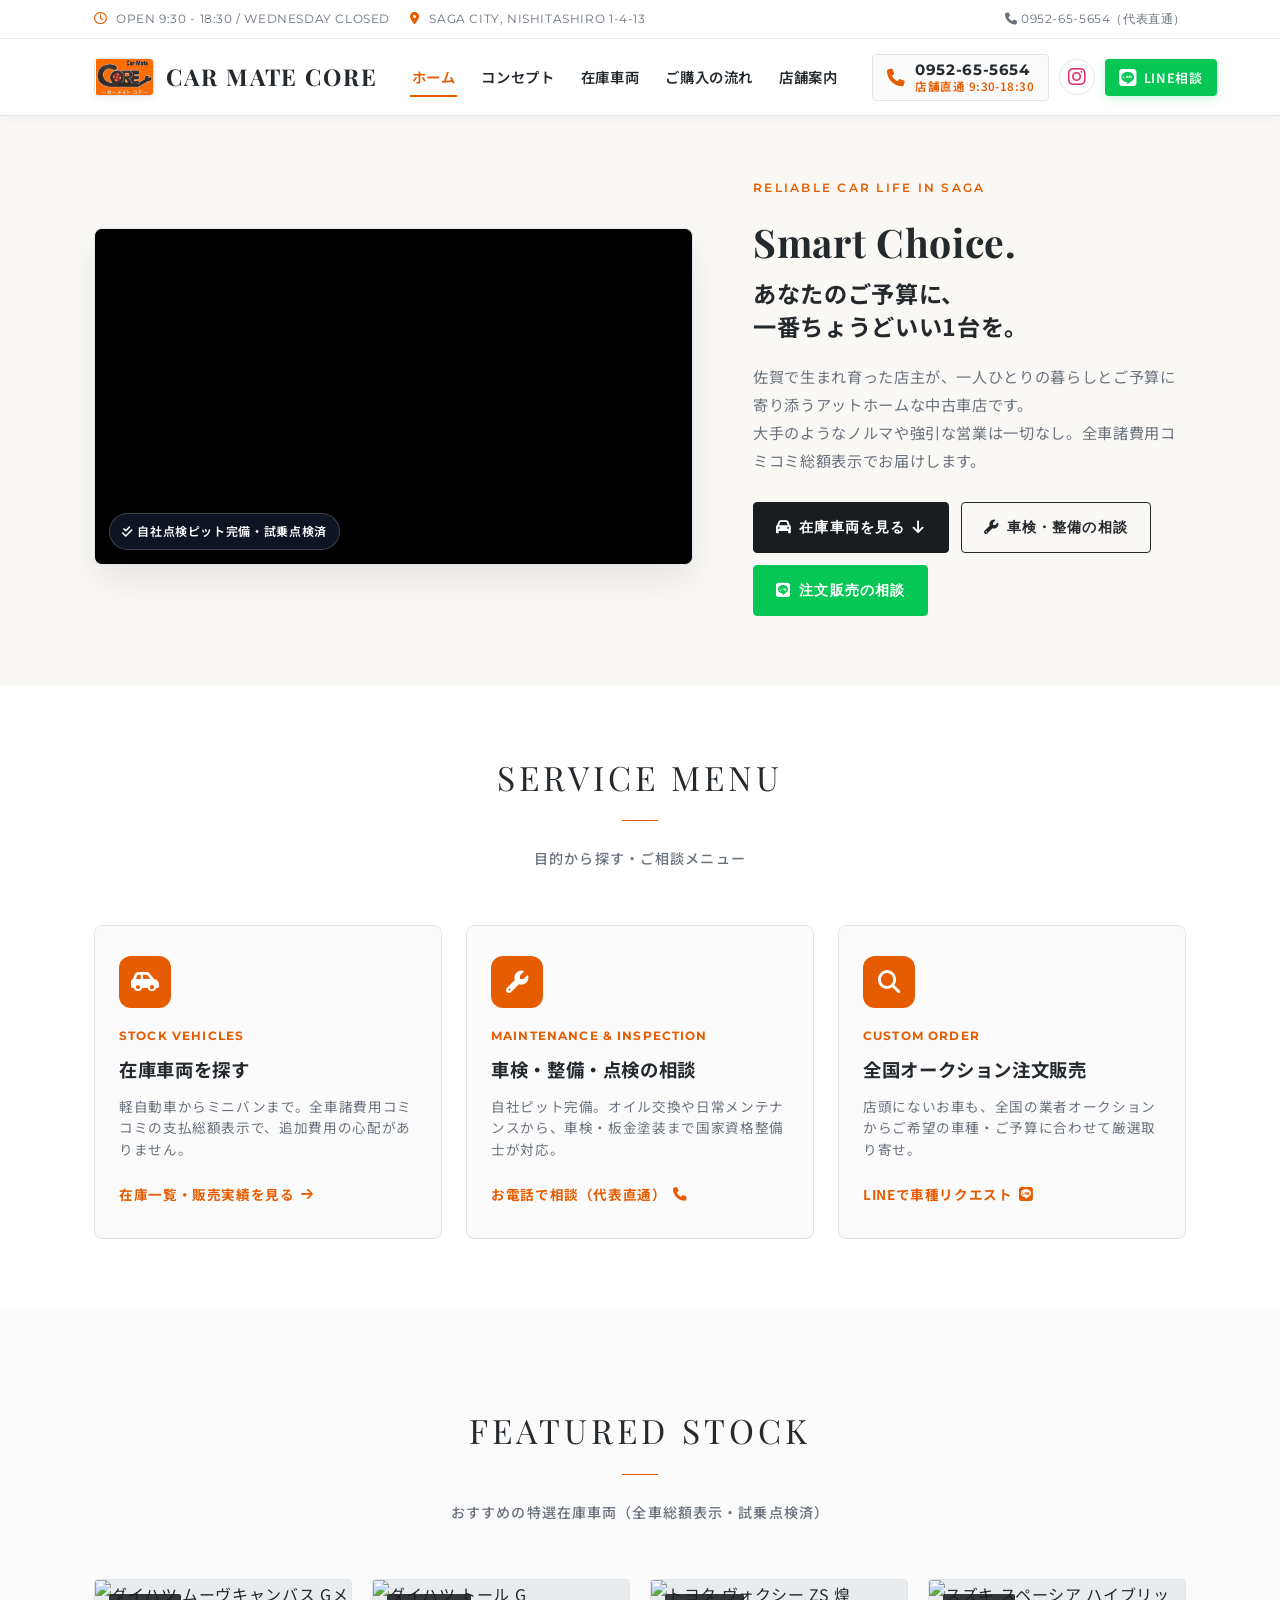
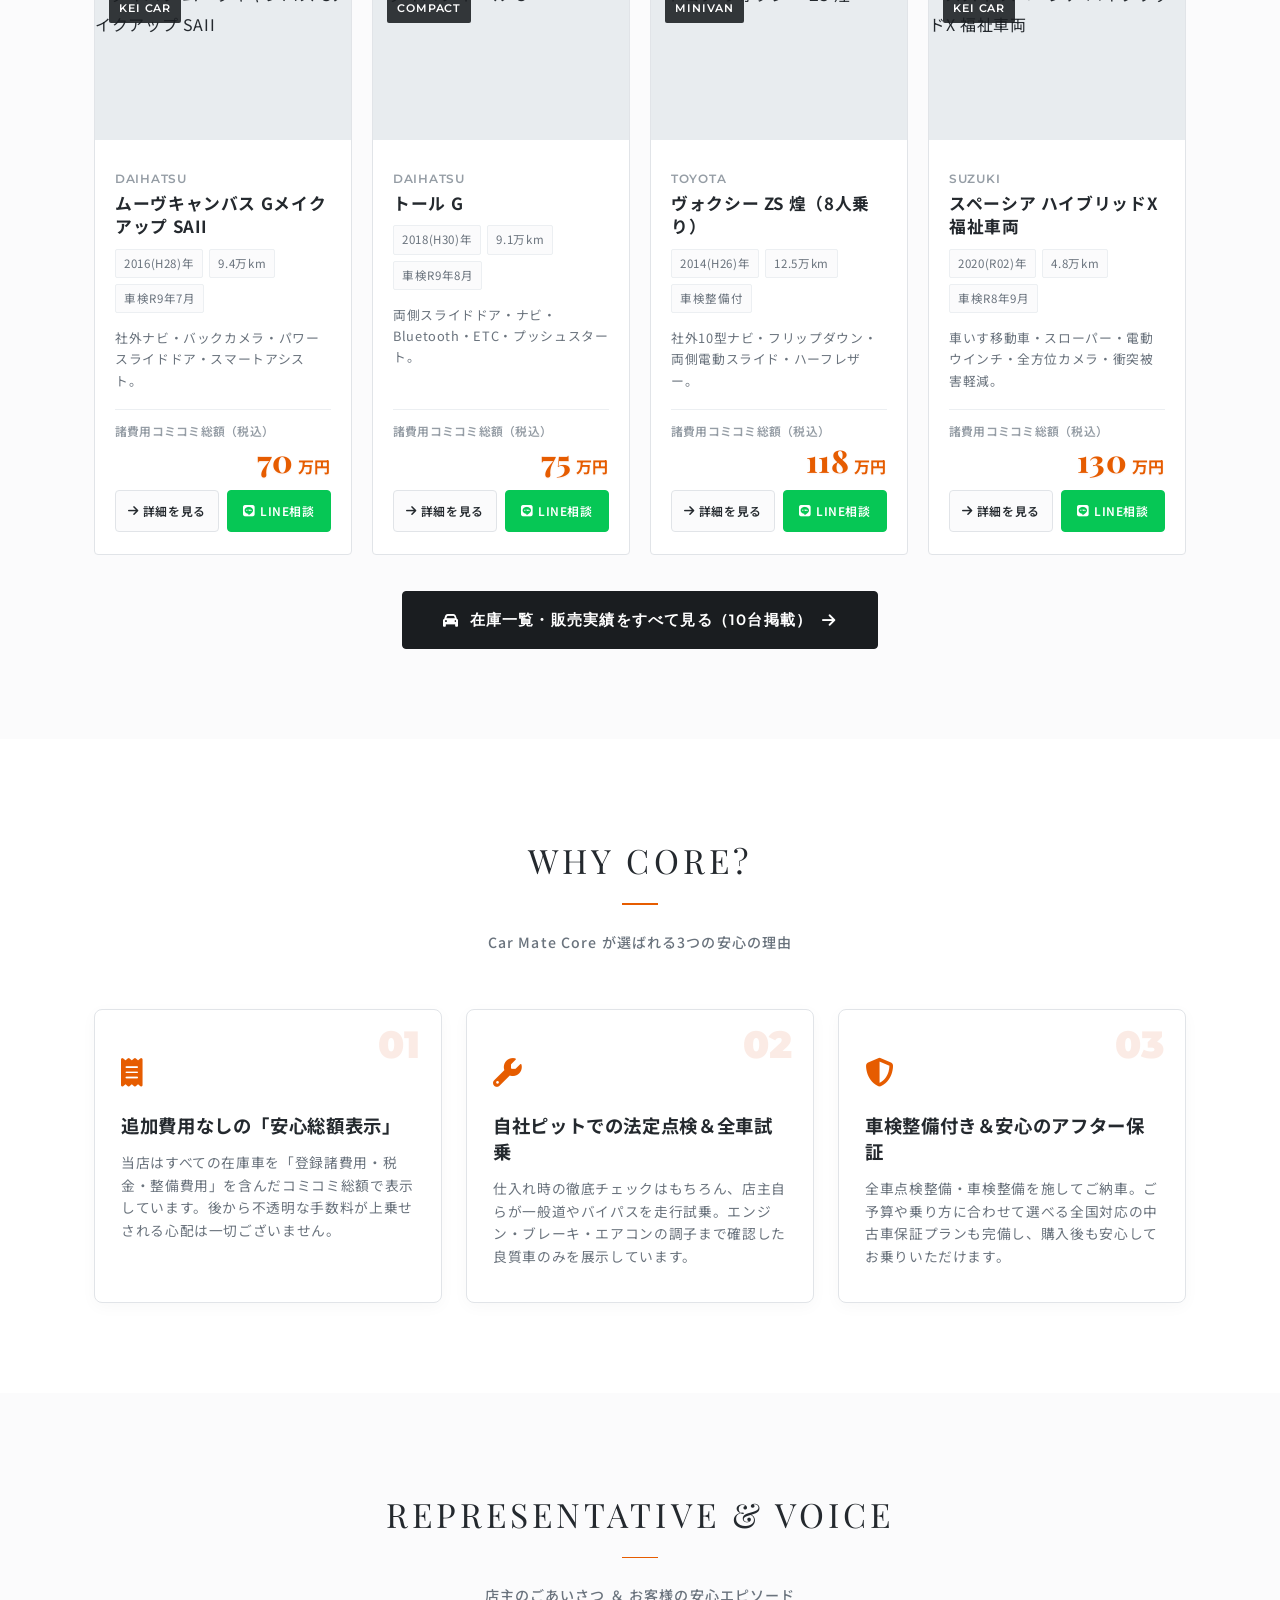
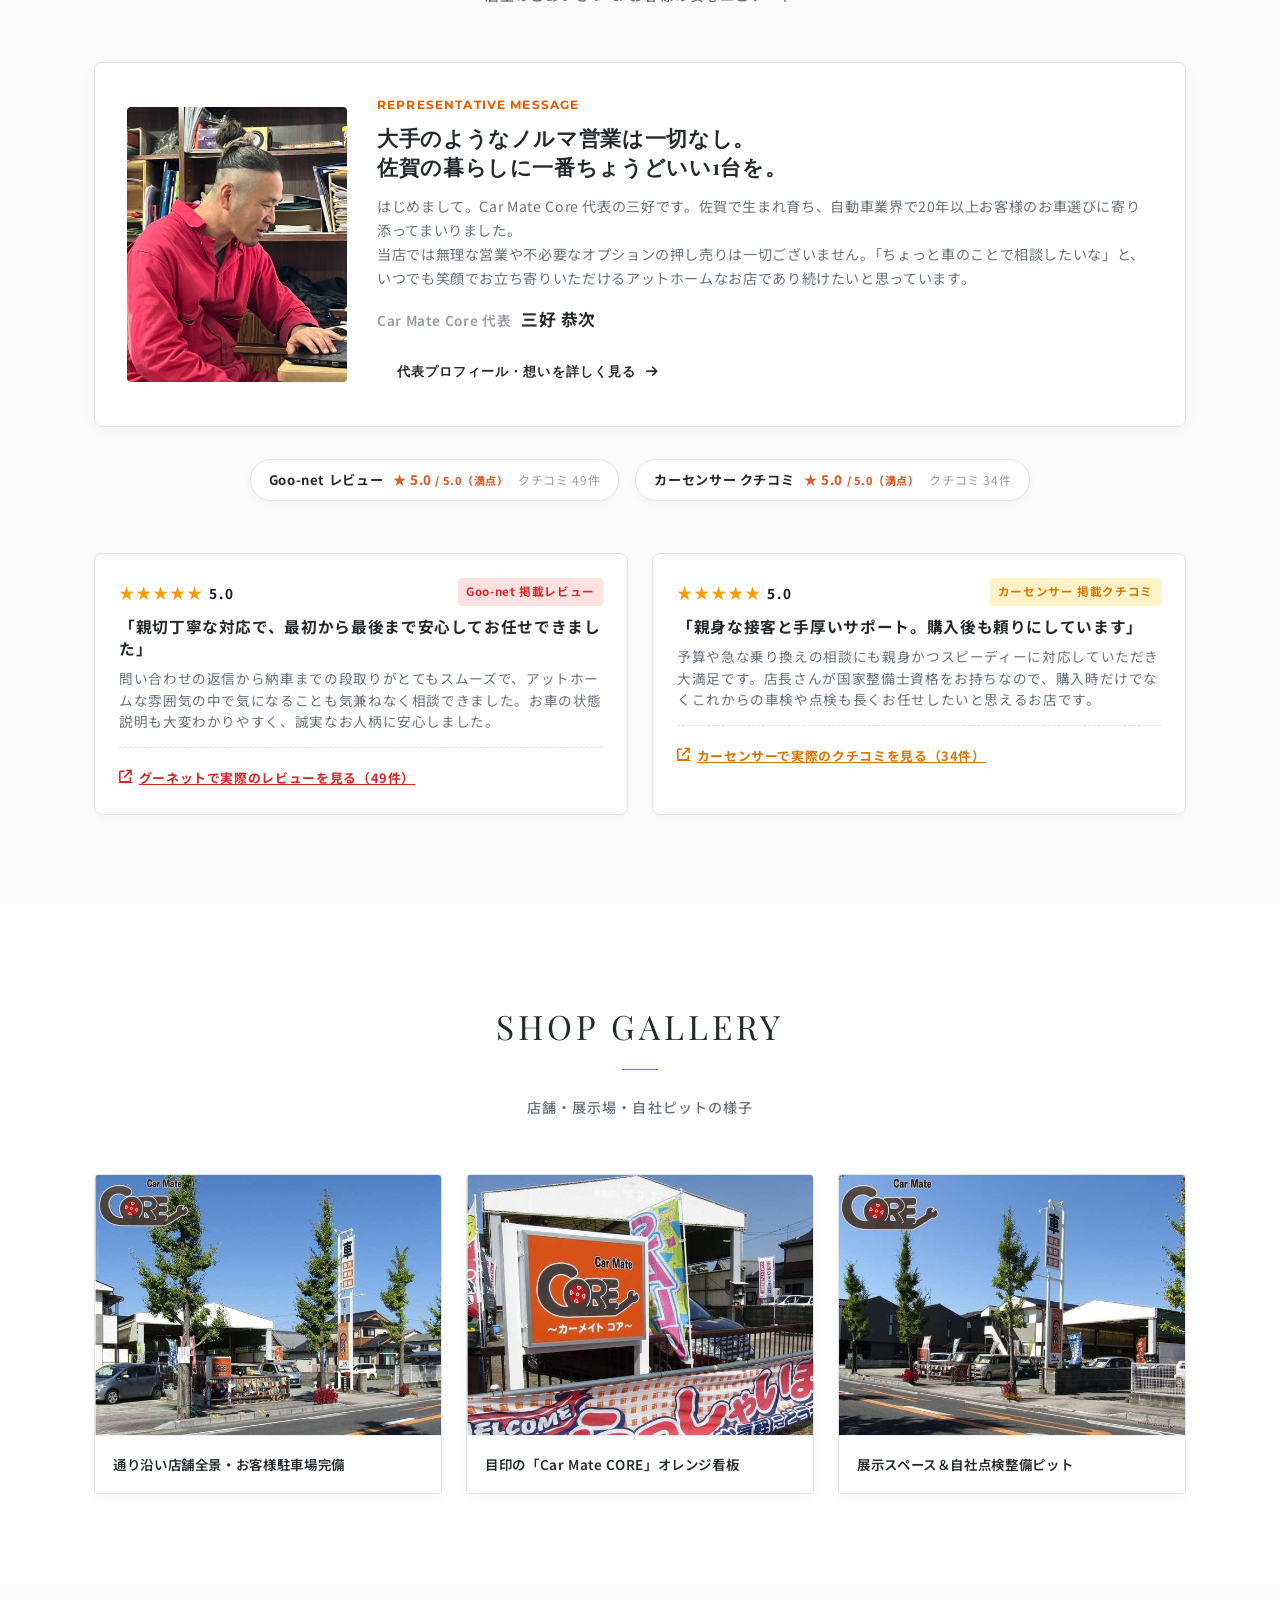
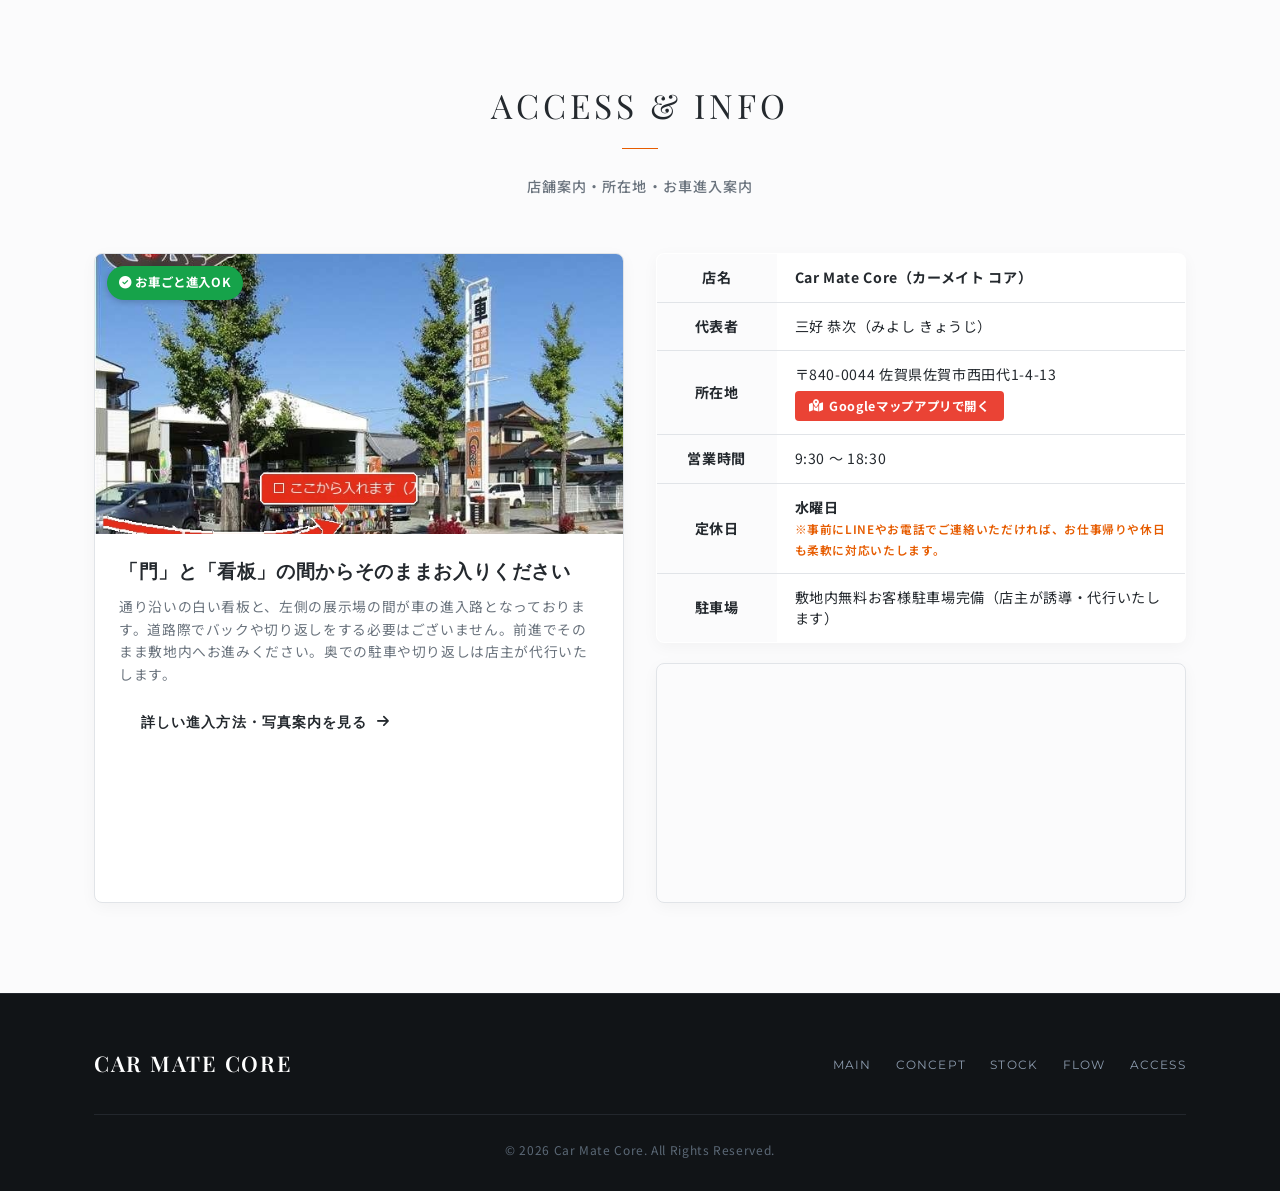
==== commit 58e4607e: "fix: match header layout to home across all pages and enlarge prominent price display" ====
--- a/v2/index.html
+++ b/v2/index.html
@@ -2888,6 +2888,51 @@
       .header-menu-btn {
         display: none !important;
       }
+    }
+
+
+    /* Prominent 2-Row Eye-Catching Price Display (No Text-Wrapping Bugs) */
+    .car-price-box {
+      border-top: 1px solid var(--line-subtle) !important;
+      padding-top: 10px !important;
+      margin-bottom: 14px !important;
+      display: flex !important;
+      flex-direction: column !important;
+      gap: 2px !important;
+      align-items: stretch !important;
+      justify-content: flex-start !important;
+    }
+
+    .car-price-label {
+      font-size: 0.74rem !important;
+      color: var(--text-muted) !important;
+      font-weight: 600 !important;
+      white-space: nowrap !important;
+      letter-spacing: 0.02em !important;
+      display: block !important;
+      text-align: left !important;
+    }
+
+    .car-price-num {
+      display: block !important;
+      text-align: right !important;
+      font-family: var(--font-serif) !important;
+      font-size: 1.95rem !important;
+      font-weight: 800 !important;
+      color: var(--accent) !important;
+      line-height: 1.05 !important;
+      white-space: nowrap !important;
+      letter-spacing: 0.02em !important;
+      text-shadow: 0 1px 2px rgba(194, 65, 12, 0.08);
+    }
+
+    .car-price-num small {
+      font-family: var(--font-jp) !important;
+      font-size: 1.0rem !important;
+      font-weight: 700 !important;
+      color: var(--accent) !important;
+      margin-left: 4px !important;
+      white-space: nowrap !important;
     }
 
 </style>
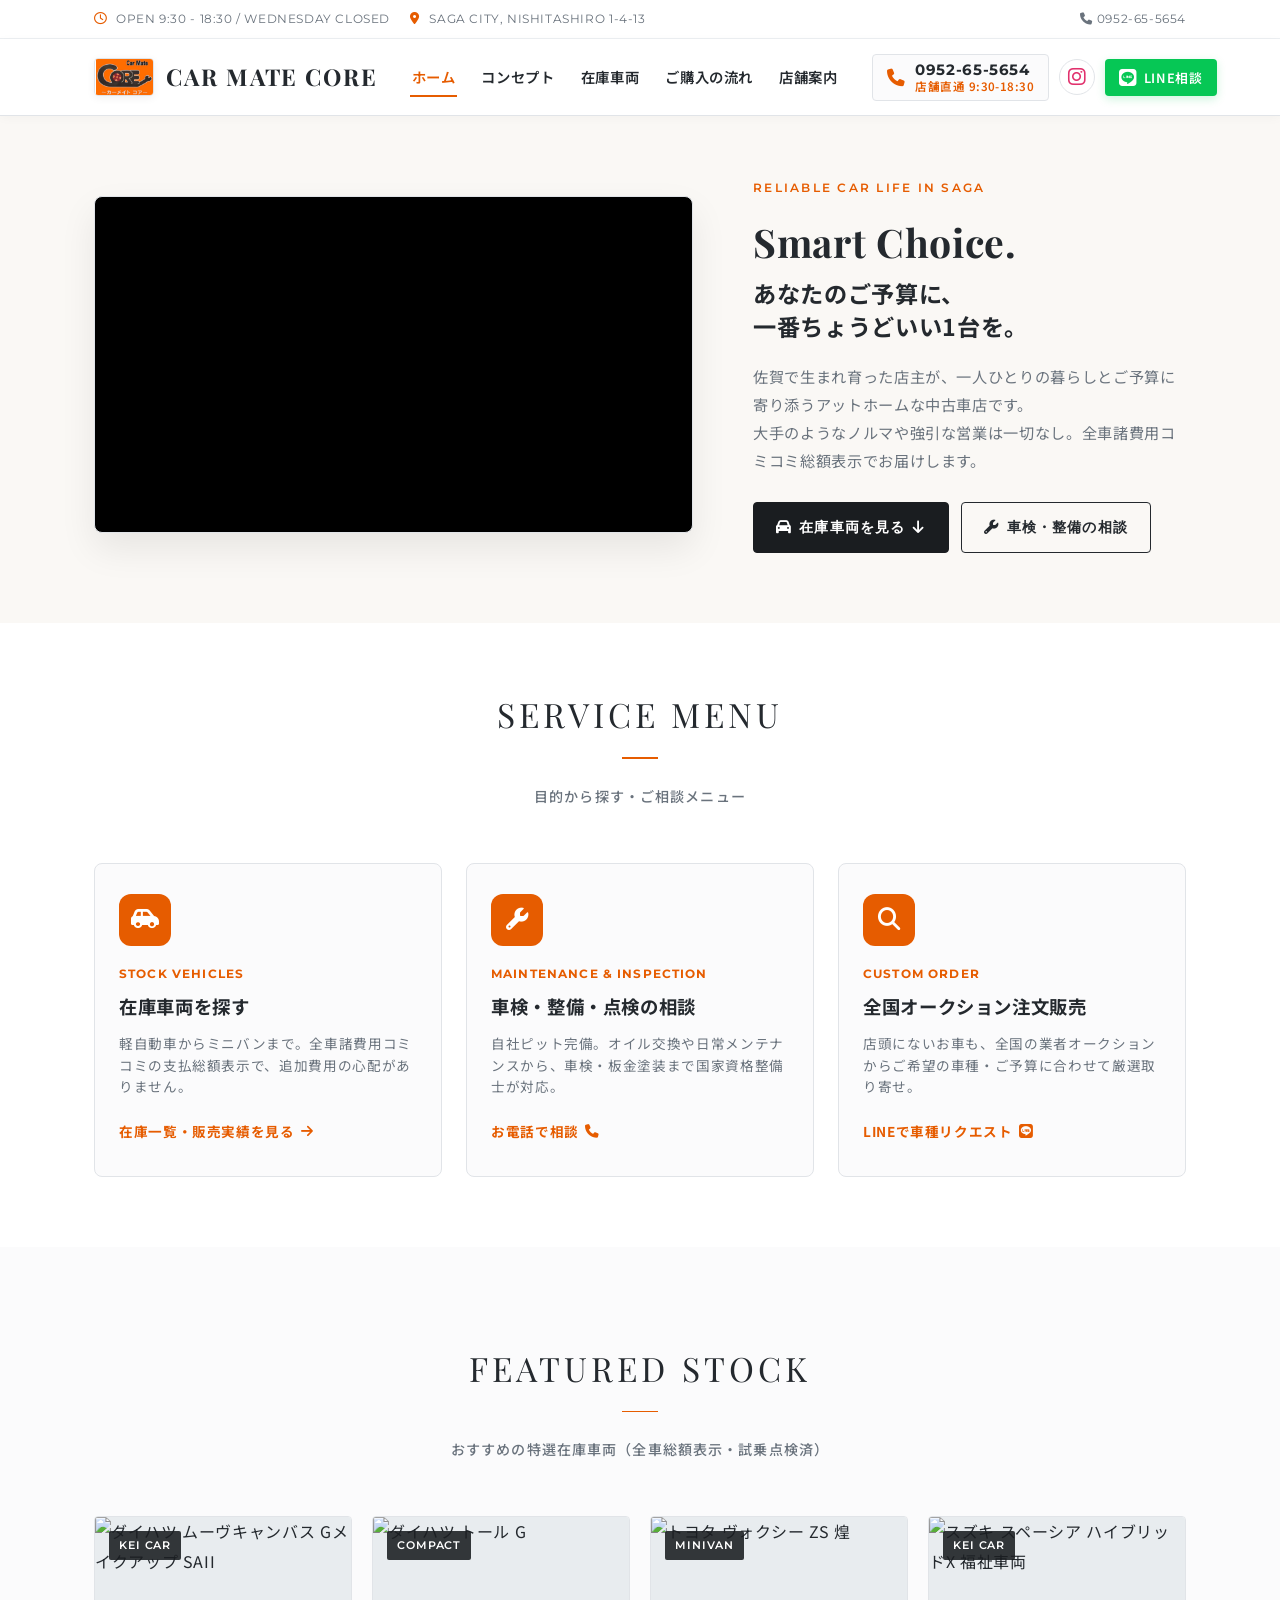
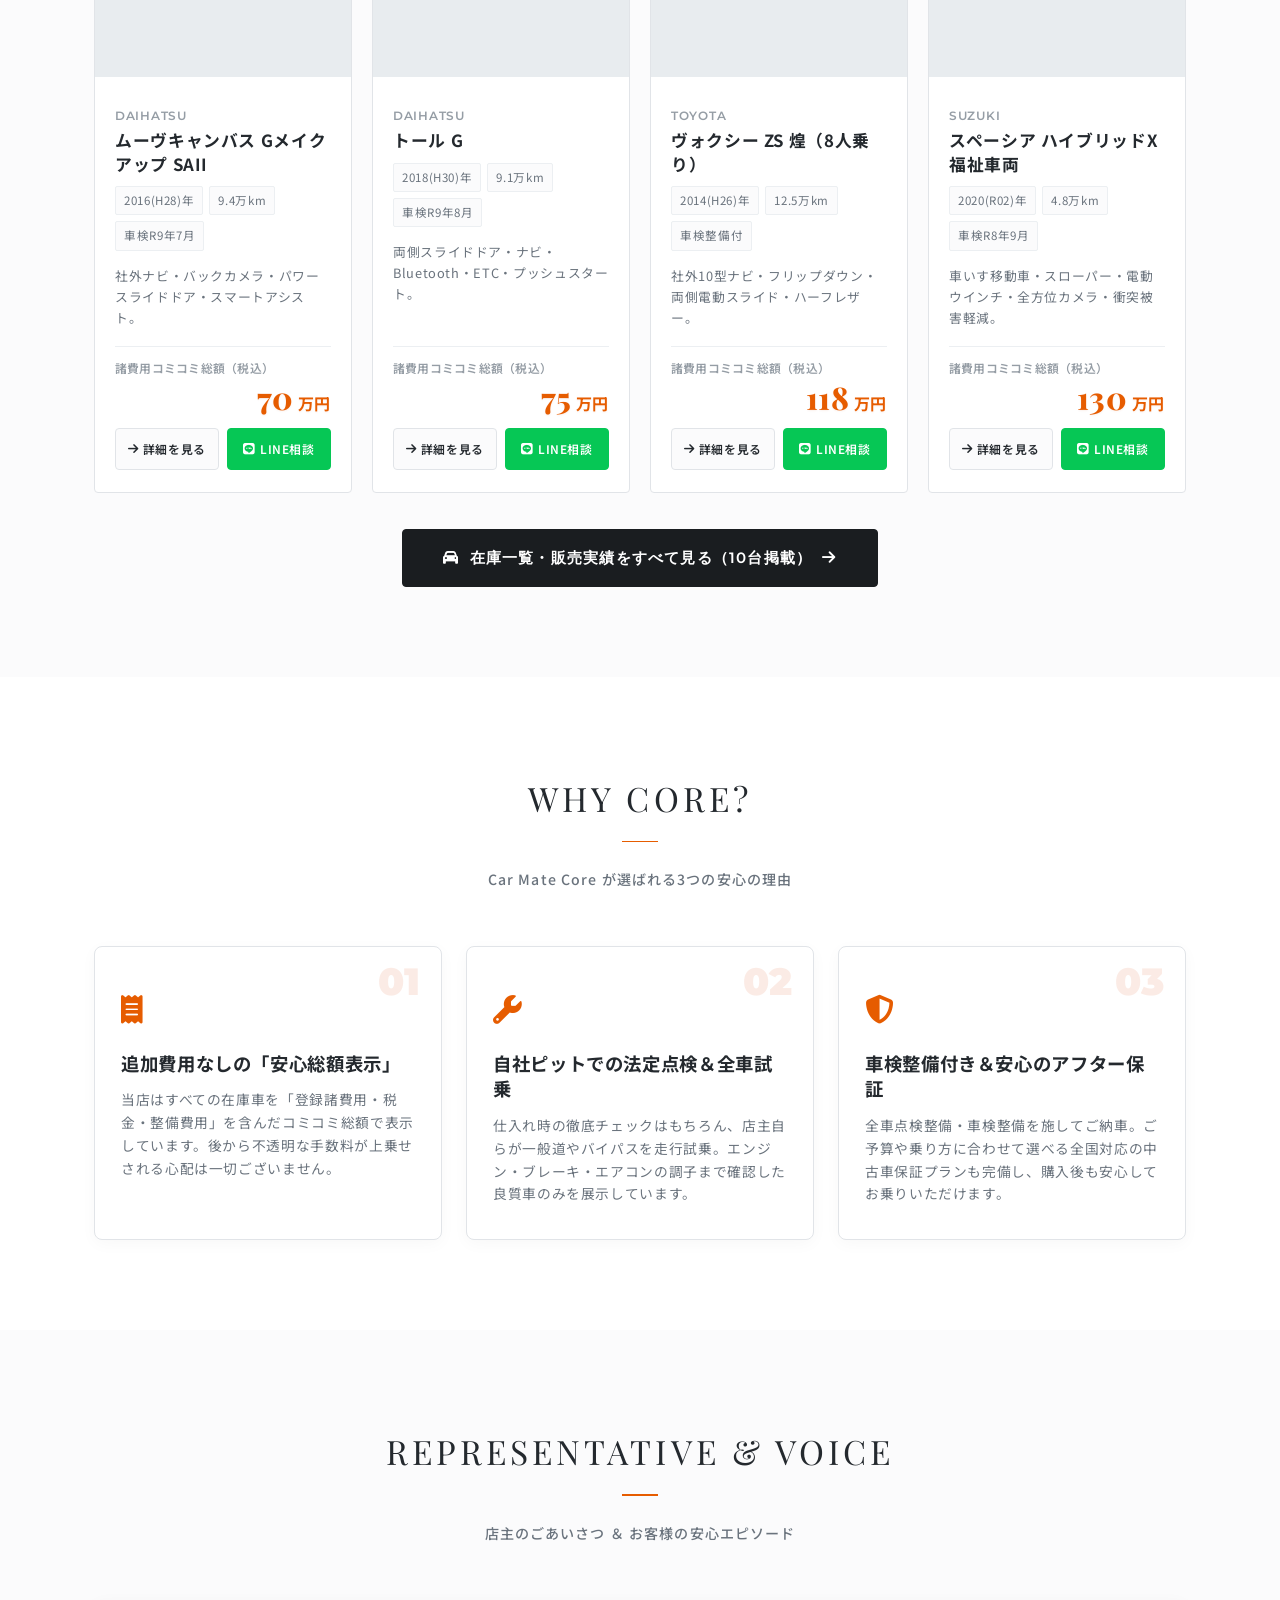
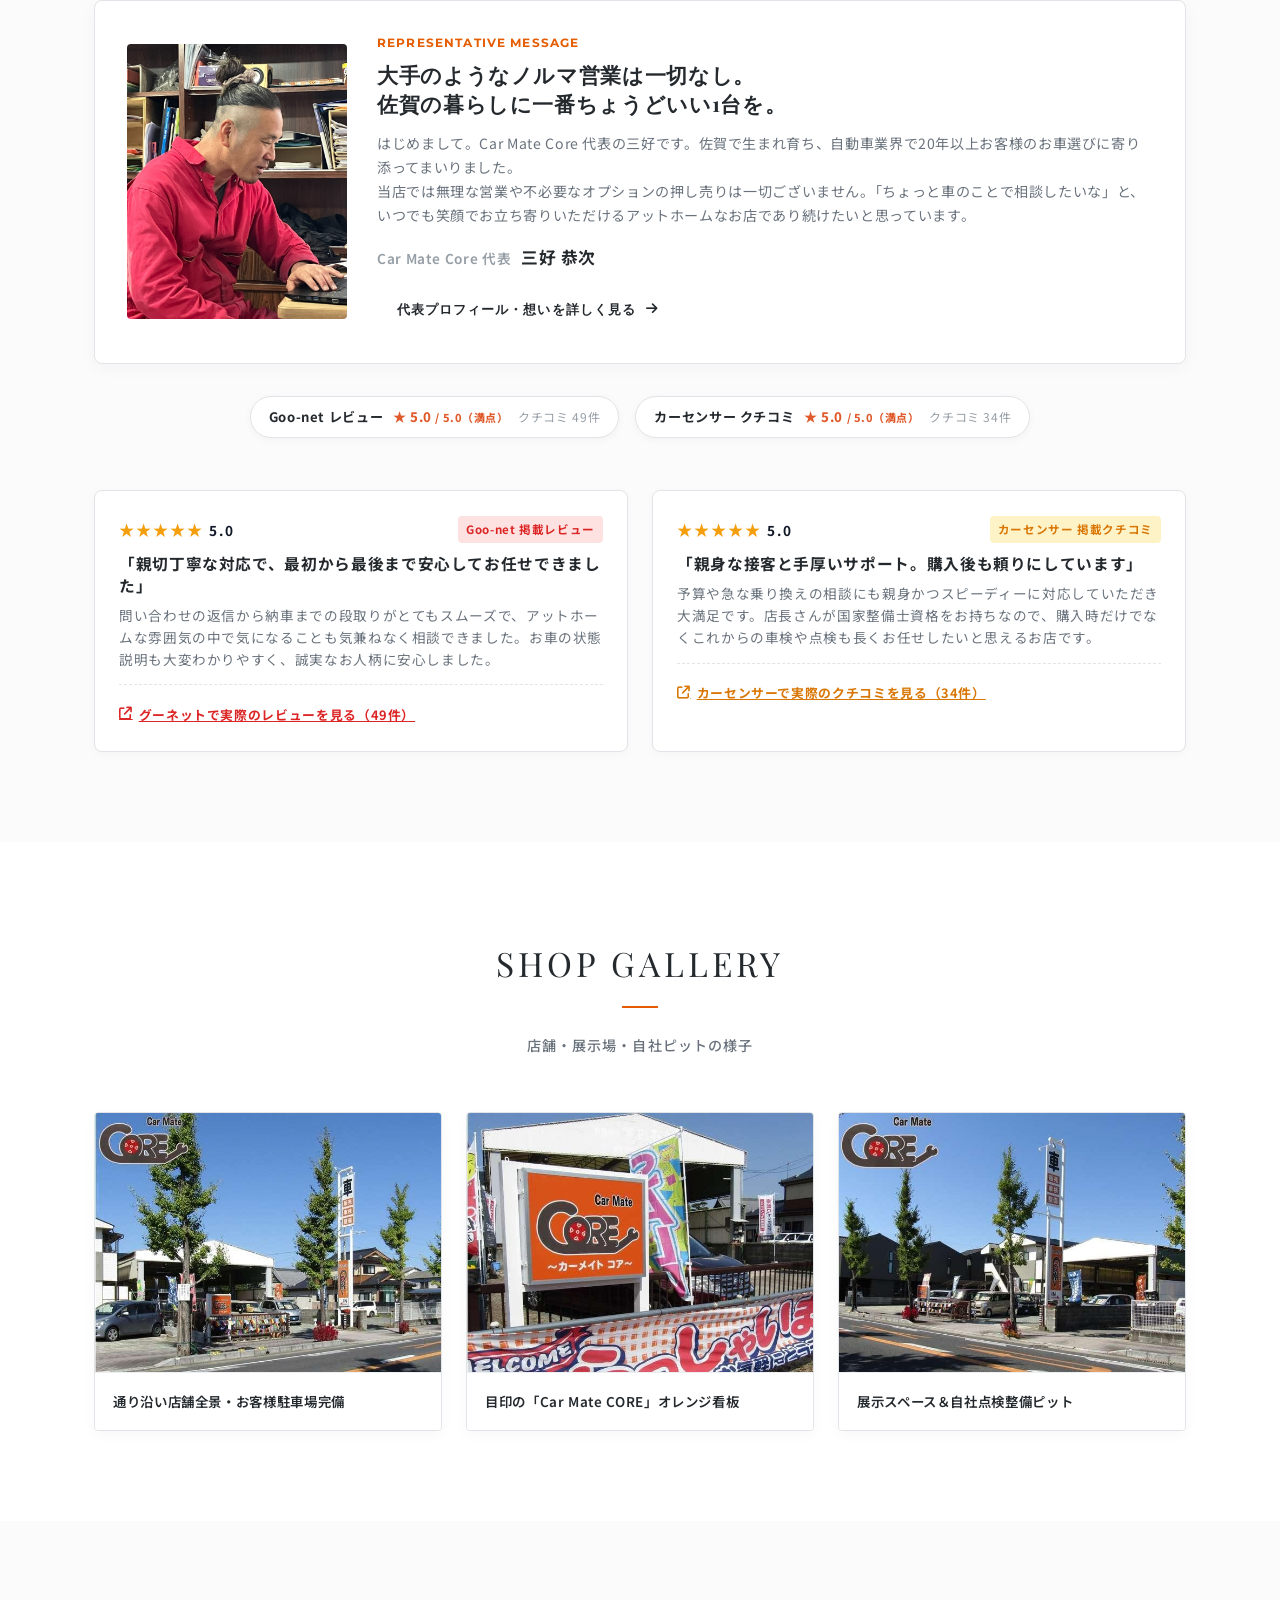
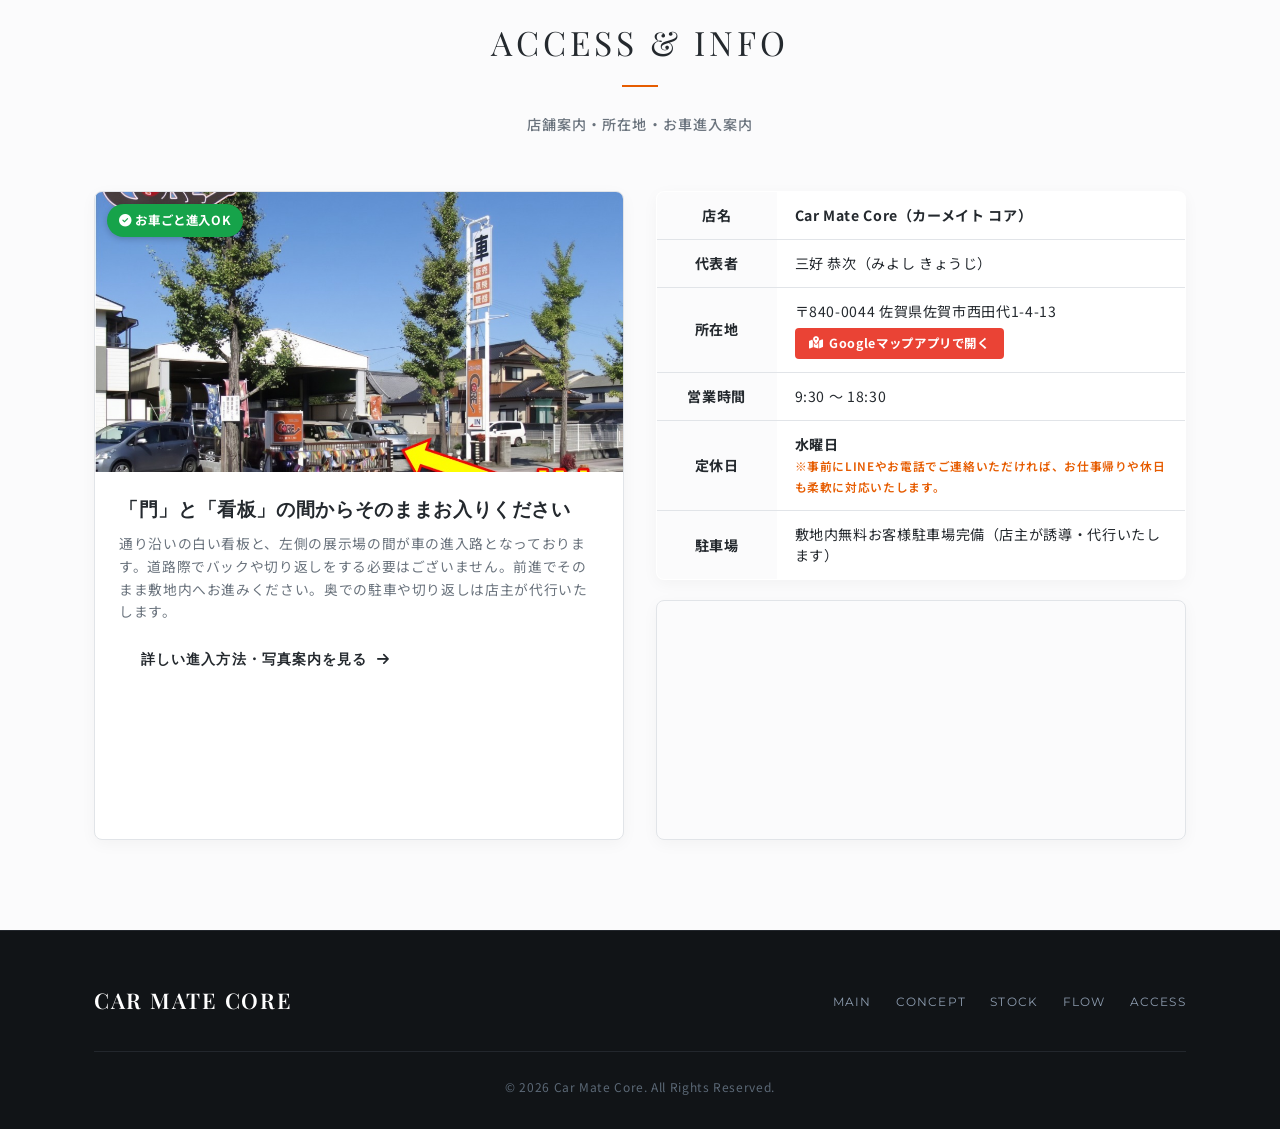
==== commit 8e0de532: "feat: remove hero video overlay badge, trim hero buttons to 2, remove (代表直通) from phone, and update " ====
--- a/v2/index.html
+++ b/v2/index.html
@@ -2947,7 +2947,7 @@
         <span><i class="fa-solid fa-location-dot"></i> SAGA CITY, NISHITASHIRO 1-4-13</span>
       </div>
       <div>
-        <span><i class="fa-solid fa-phone"></i> 0952-65-5654（代表直通）</span>
+        <span><i class="fa-solid fa-phone"></i> 0952-65-5654</span>
       </div>
     </div>
   </div>
@@ -3124,9 +3124,7 @@
           <source src="videos/hero.mp4" type="video/mp4">
           <source src="videos/gemini_generated_video_d22ae132.mp4" type="video/mp4">
         </video>
-        <div class="hero-video-overlay-badge">
-          <i class="fa-solid fa-check-double"></i> 自社点検ピット完備・試乗点検済
-        </div>
+        
       </div>
 
       <!-- Content -->
@@ -3149,9 +3147,6 @@
           <a href="tel:0952655654" class="btn btn-outline-dark hero-btn">
             <i class="fa-solid fa-wrench"></i> 車検・整備の相談
           </a>
-          <a href="flow.html" class="btn btn-line hero-btn">
-            <i class="fa-brands fa-line"></i> 注文販売の相談
-          </a>
         </div>
       </div>
     </div>
@@ -3185,7 +3180,7 @@
             <span class="purpose-card-tag">Maintenance & Inspection</span>
             <h3>車検・整備・点検の相談</h3>
             <p>自社ピット完備。オイル交換や日常メンテナンスから、車検・板金塗装まで国家資格整備士が対応。</p>
-            <span class="purpose-card-link">お電話で相談（代表直通） <i class="fa-solid fa-phone"></i></span>
+            <span class="purpose-card-link">お電話で相談 <i class="fa-solid fa-phone"></i></span>
           </div>
         </a>
 
@@ -3590,7 +3585,7 @@
       <i class="fa-solid fa-phone"></i>
       <div class="floating-cta-text">
         <span>電話する</span>
-        <small>代表直通 / 9:30-18:30</small>
+        <small>店舗直通 / 9:30-18:30</small>
       </div>
     </a>
     <a href="https://line.me/R/ti/p/" target="_blank" rel="noopener noreferrer" class="floating-cta-btn floating-cta-line">
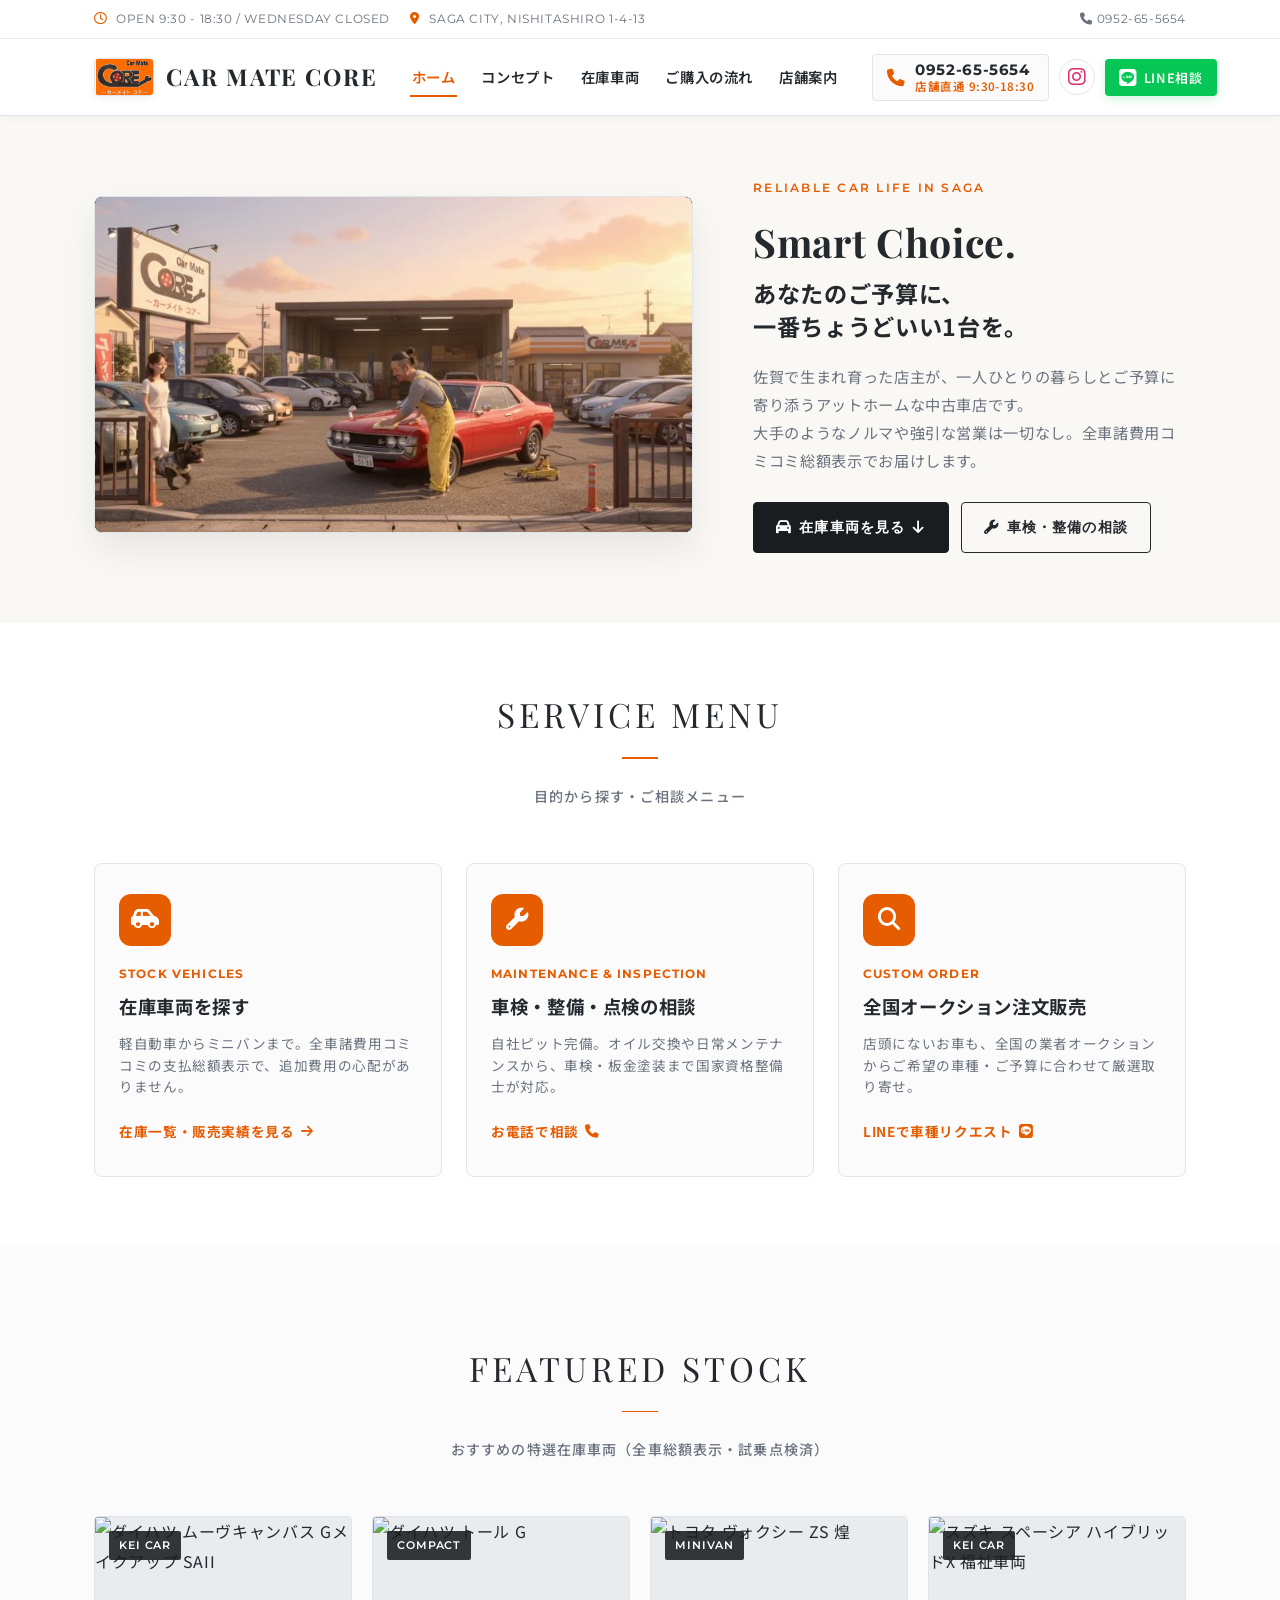
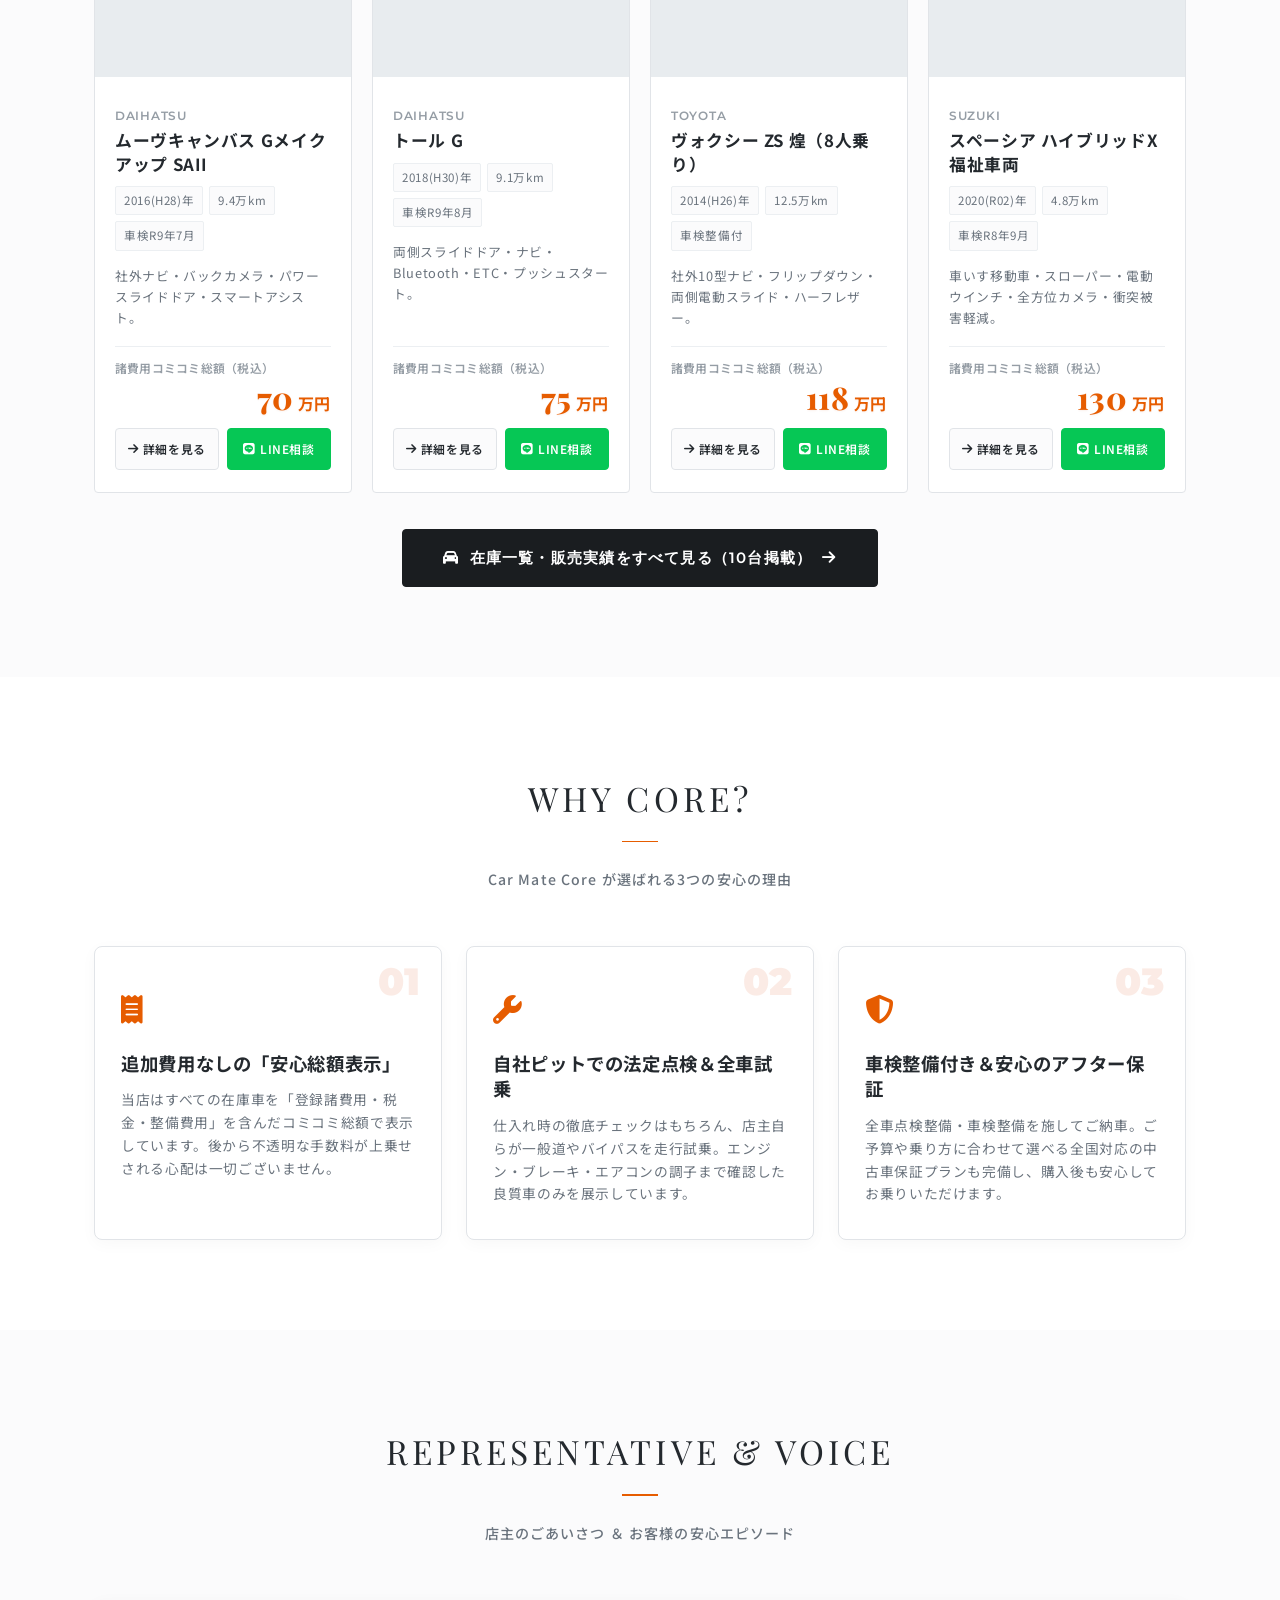
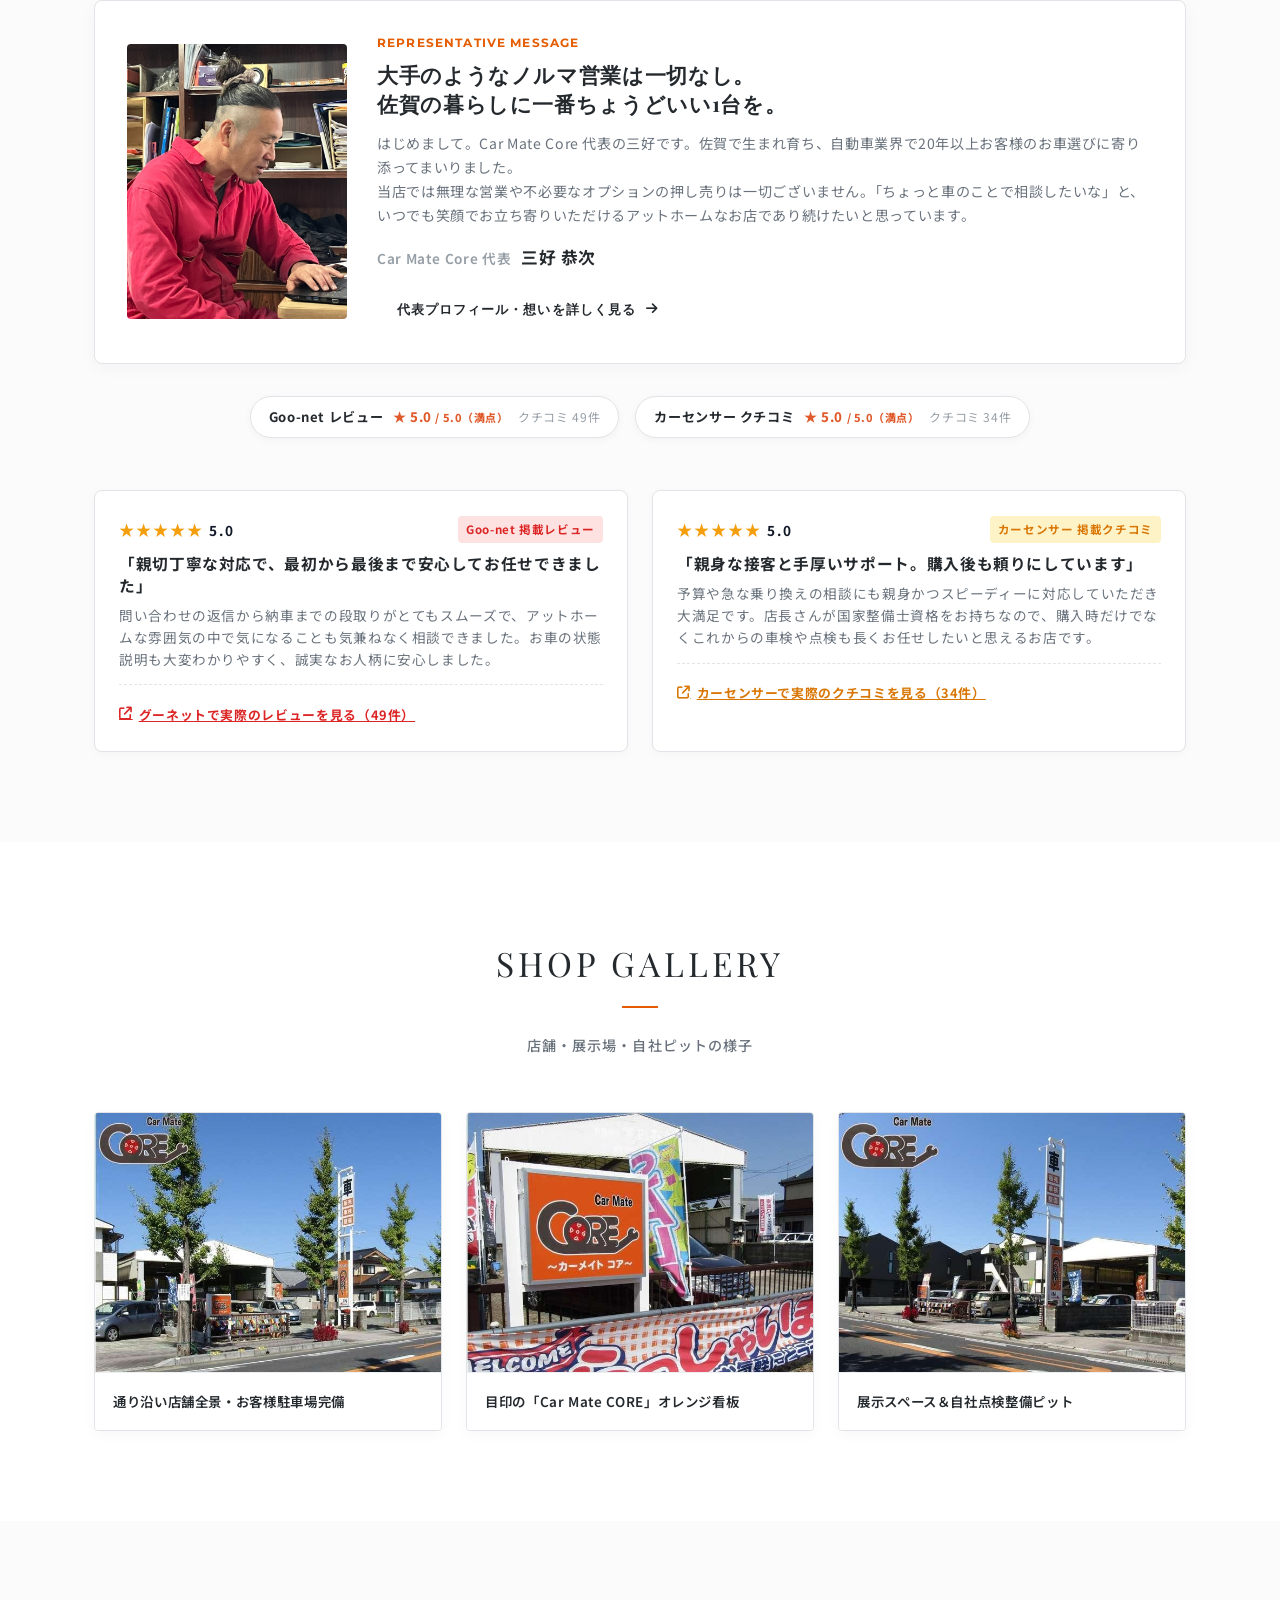
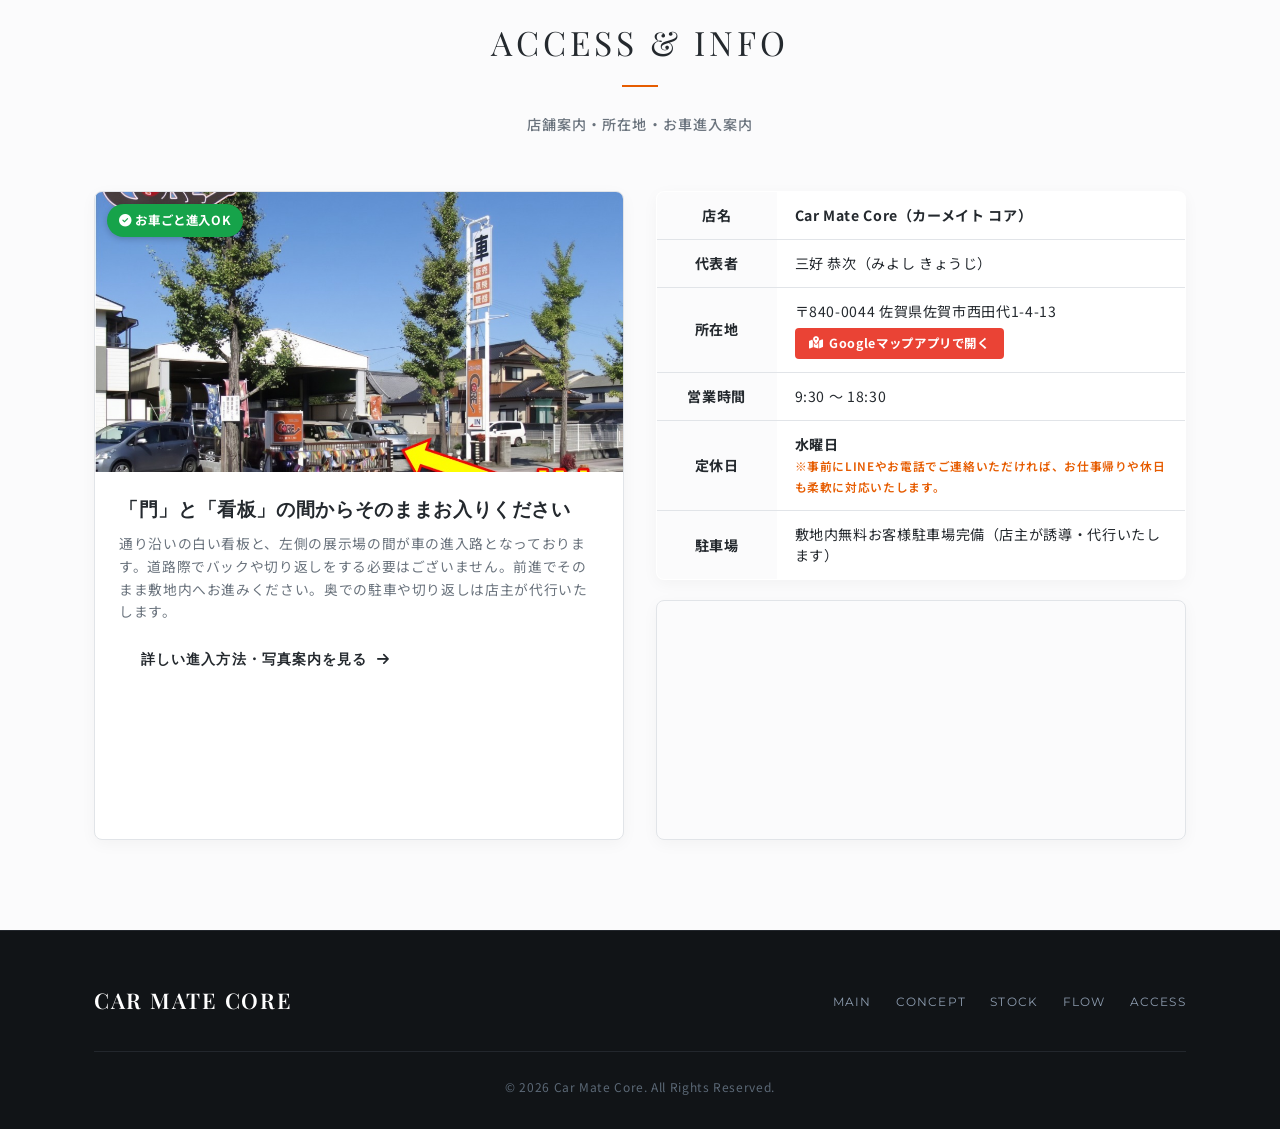
==== commit 5902fab2: "fix(video): resolve iPhone and LINE in-app browser autoplay failure with iOS WebKit attributes, JS m" ====
--- a/v2/index.html
+++ b/v2/index.html
@@ -3120,7 +3120,7 @@
     <div class="container hero-grid">
       <!-- Video & Visual Frame -->
       <div class="hero-video-frame" id="heroVideoFrame" title="クリックして再生 / 一時停止">
-        <video id="heroVideo" autoplay muted playsinline preload="auto">
+        <video id="heroVideo" autoplay muted loop playsinline webkit-playsinline preload="auto" poster="images/hero-poster.jpg">
           <source src="videos/hero.mp4" type="video/mp4">
           <source src="videos/gemini_generated_video_d22ae132.mp4" type="video/mp4">
         </video>
@@ -3645,11 +3645,43 @@
       });
     }
 
-    // Video Click to Play / Pause / Replay
+    // Video Robust Autoplay for iPhone / iOS / LINE in-app WebKit
     const heroVideo = document.getElementById('heroVideo');
     const heroVideoFrame = document.getElementById('heroVideoFrame');
 
     if (heroVideo && heroVideoFrame) {
+      // Force muted properties required by iOS WebKit & LINE browser
+      heroVideo.muted = true;
+      heroVideo.defaultMuted = true;
+      heroVideo.playsInline = true;
+
+      const attemptPlay = () => {
+        heroVideo.muted = true;
+        const p = heroVideo.play();
+        if (p !== undefined) {
+          p.catch((err) => {
+            // If autoplay is blocked by iOS Low Power Mode or LINE policy,
+            // immediately trigger play on user's first touch or scroll
+            const onFirstTouch = () => {
+              heroVideo.muted = true;
+              heroVideo.play().catch(() => {});
+              window.removeEventListener('touchstart', onFirstTouch);
+              window.removeEventListener('scroll', onFirstTouch);
+              window.removeEventListener('click', onFirstTouch);
+            };
+            window.addEventListener('touchstart', onFirstTouch, { passive: true, once: true });
+            window.addEventListener('scroll', onFirstTouch, { passive: true, once: true });
+            window.addEventListener('click', onFirstTouch, { passive: true, once: true });
+          });
+        }
+      };
+
+      if (document.readyState === 'complete' || document.readyState === 'interactive') {
+        attemptPlay();
+      } else {
+        document.addEventListener('DOMContentLoaded', attemptPlay);
+      }
+
       // Click on frame/video to toggle play/replay/pause
       heroVideoFrame.addEventListener('click', () => {
         if (heroVideo.ended) {
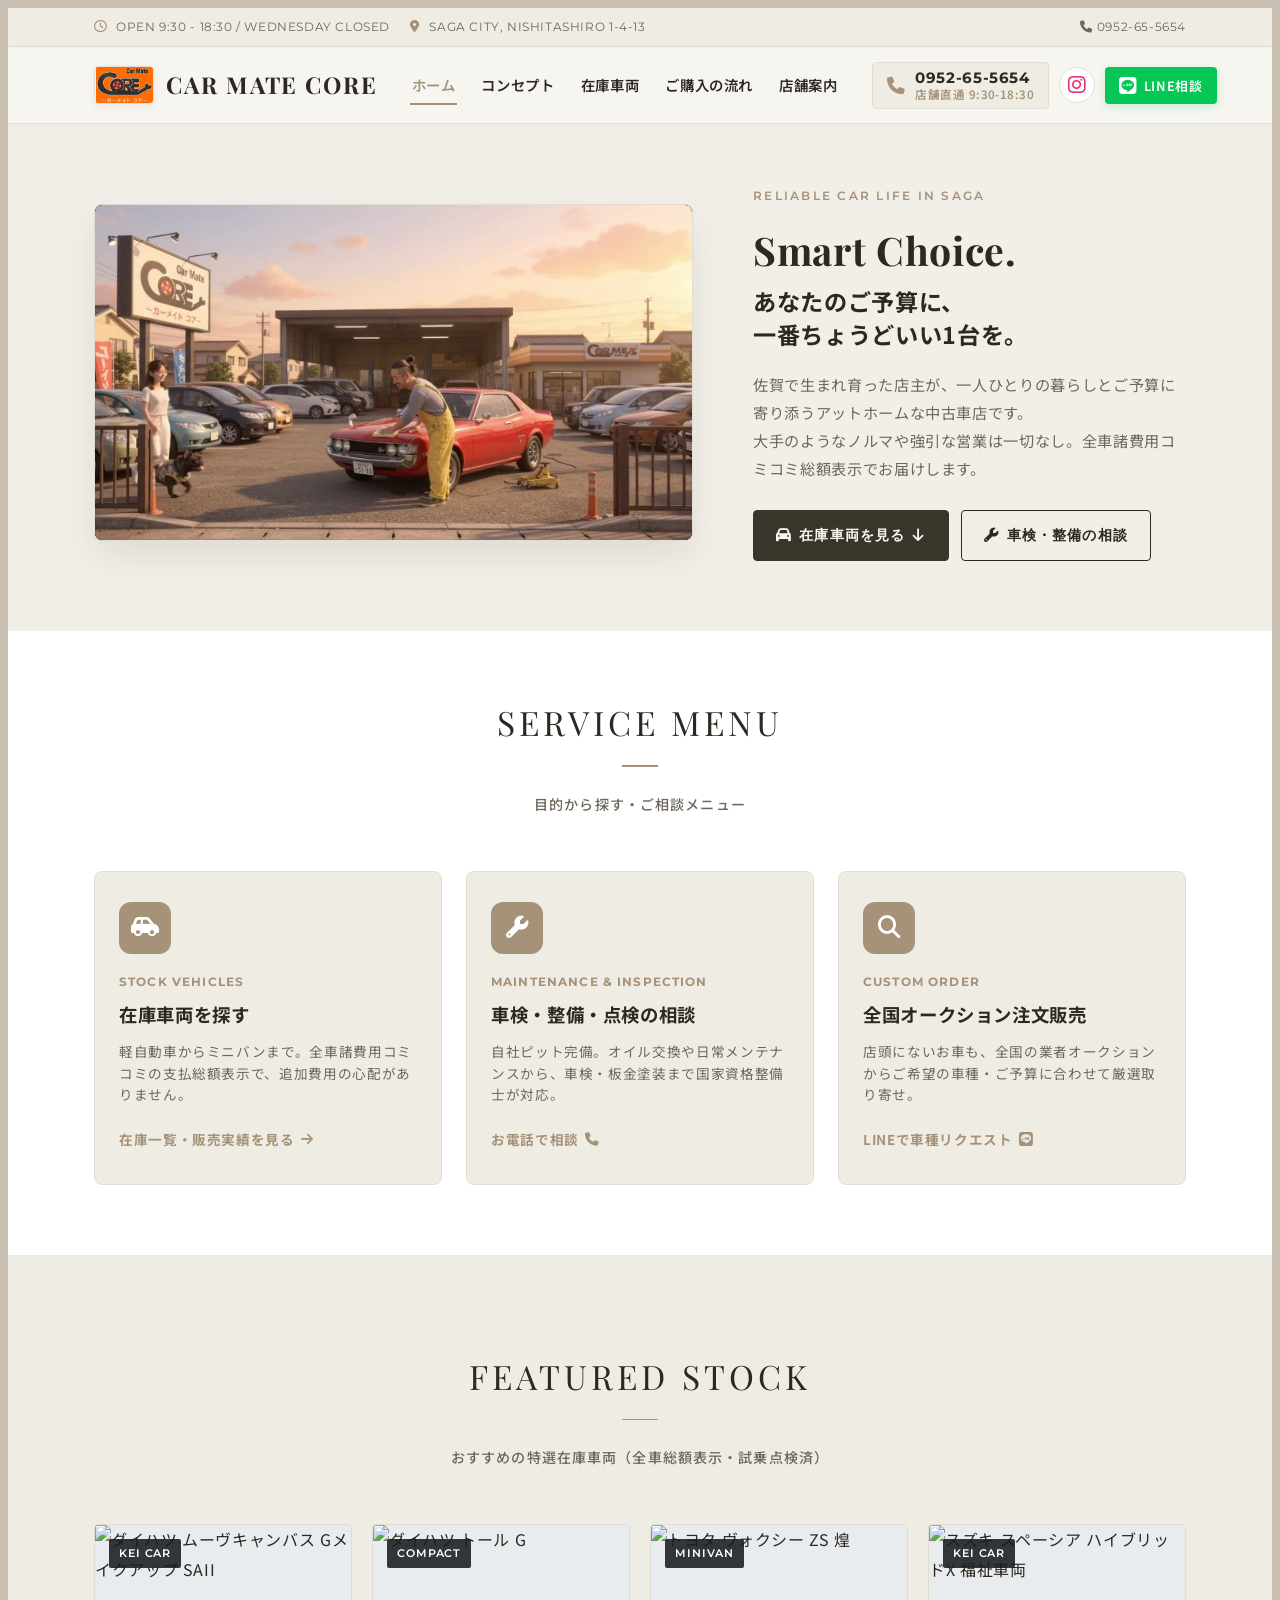
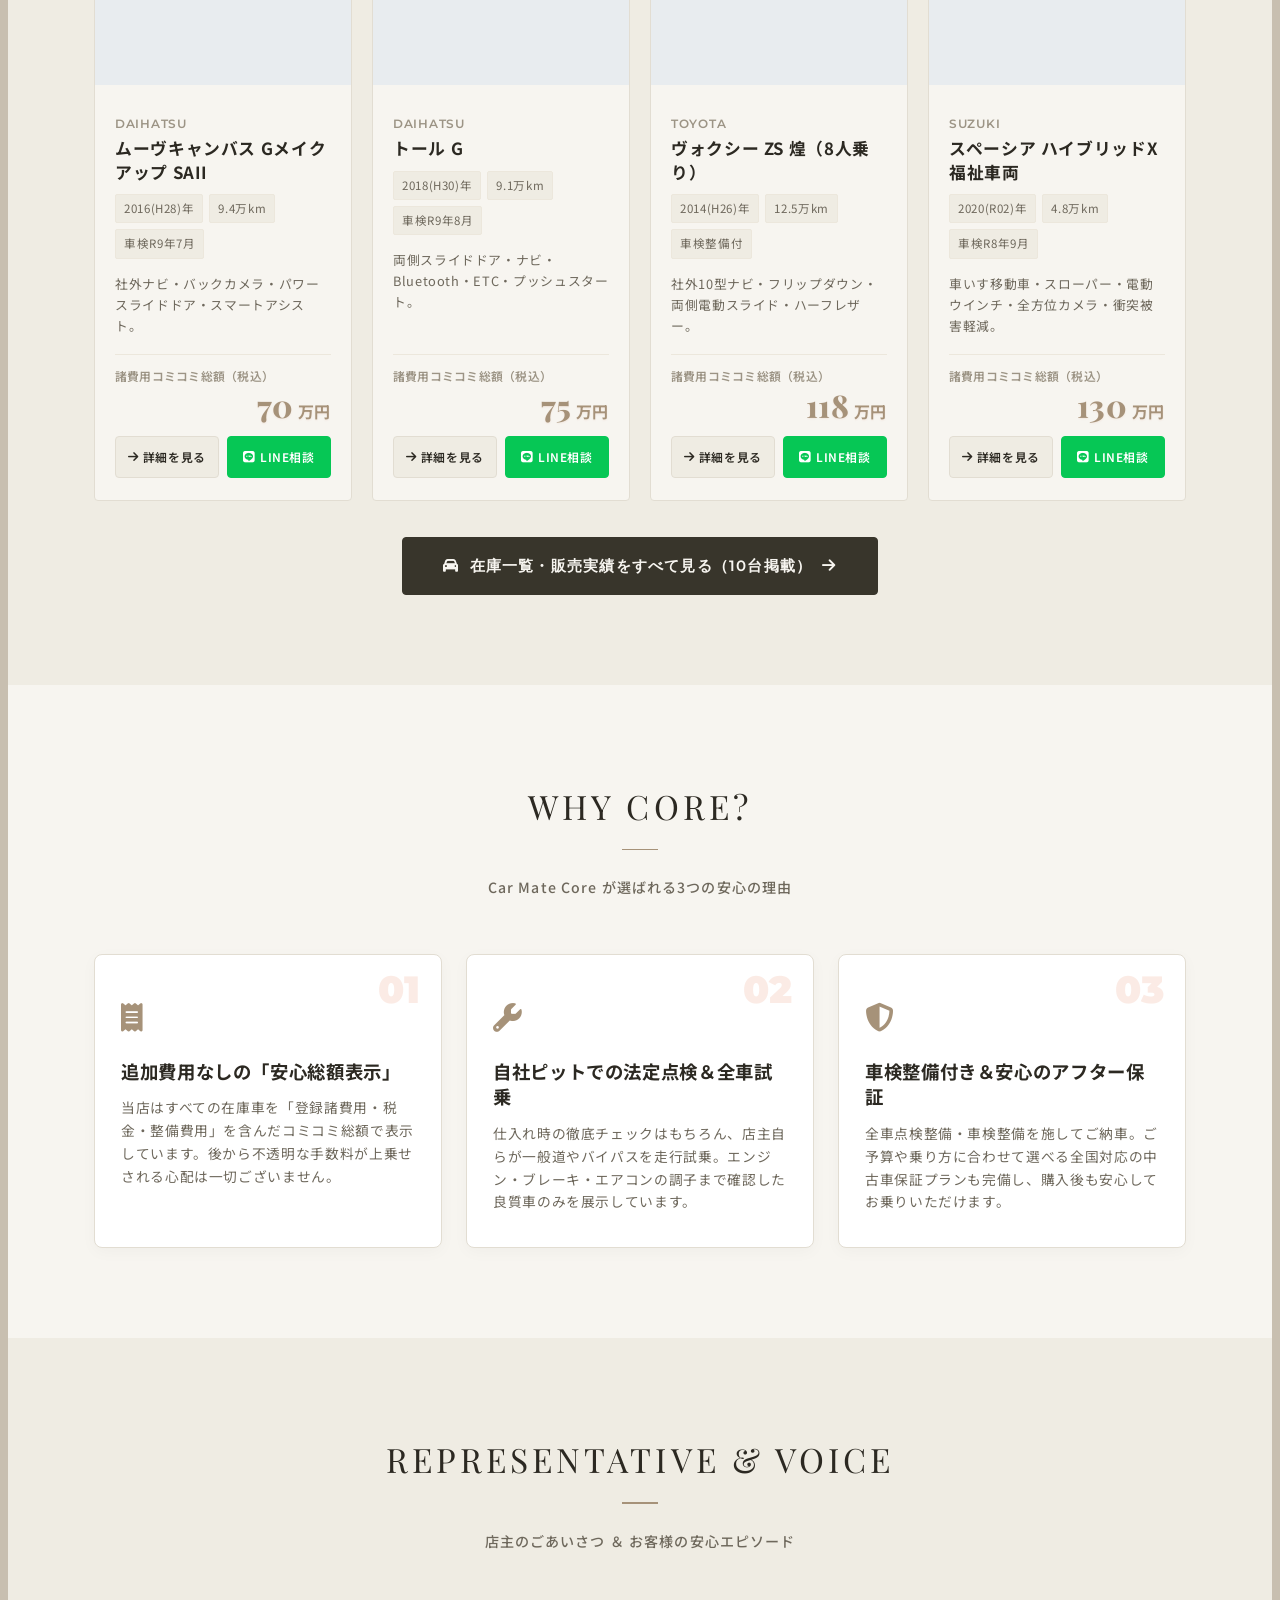
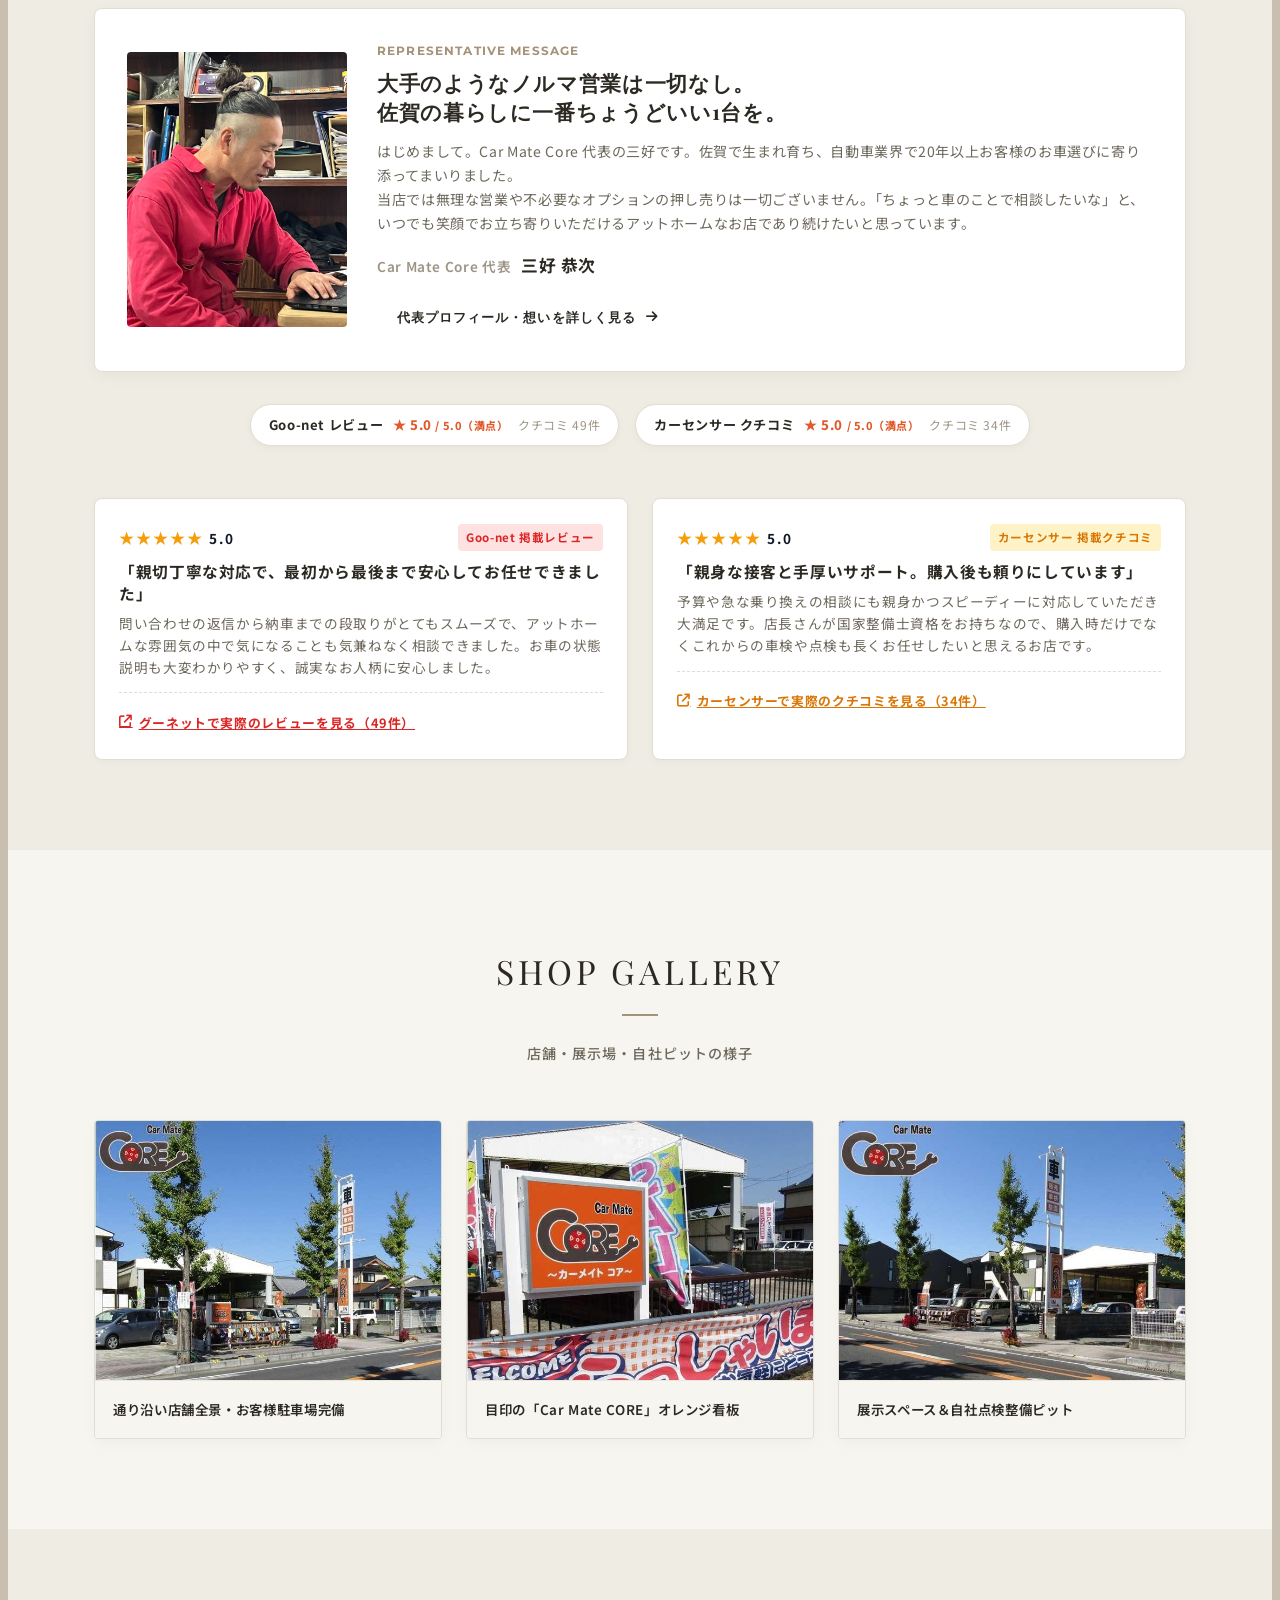
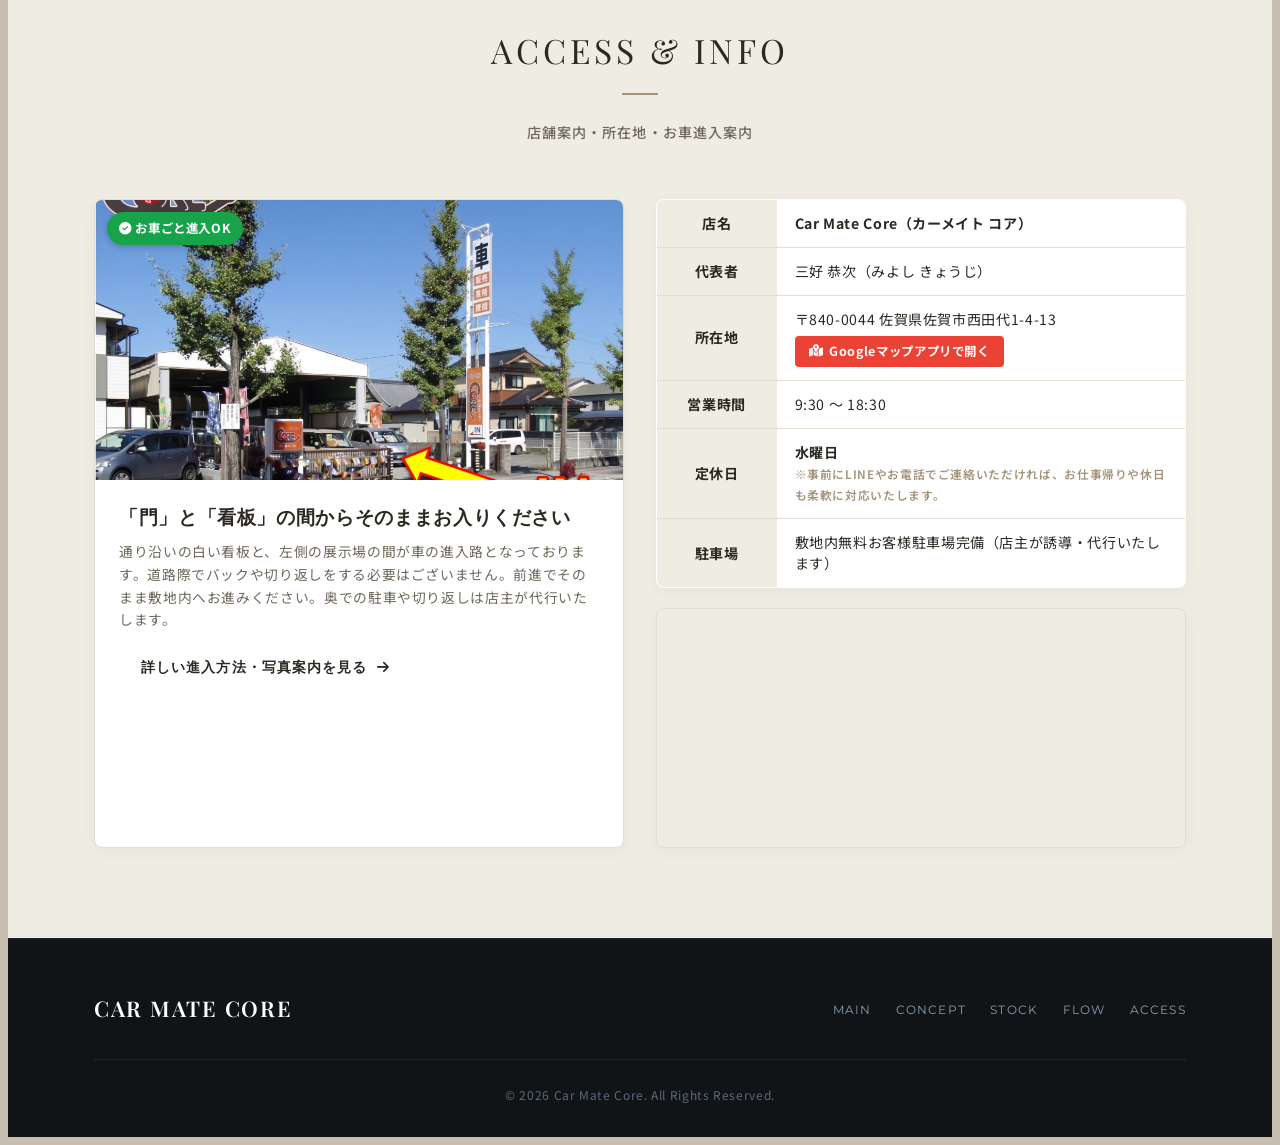
==== commit b535f9fc: "feat(design): implement luxury ecru and olive palette, 4-square grid menu button, 2-column fullscree" ====
--- a/v2/index.html
+++ b/v2/index.html
@@ -2604,9 +2604,20 @@
     }
 
 
+    
     /* ==========================================================================
        ROBUST HEADER & NAVIGATION FIXES (NO OVERLAP AT ANY SCREEN WIDTH)
        ========================================================================== */
+    .site-header {
+      background: rgba(255, 255, 255, 0.98) !important;
+      backdrop-filter: blur(12px) !important;
+      position: sticky !important;
+      top: 0 !important;
+      z-index: 1000 !important;
+      border-bottom: 1px solid var(--line) !important;
+      transition: all 0.3s ease;
+      box-shadow: 0 2px 10px rgba(0, 0, 0, 0.03);
+    }
     .brand-logo-wrap {
       flex-shrink: 0 !important;
       display: flex;
@@ -2657,6 +2668,20 @@
     .header-desktop-nav a.active {
       color: var(--accent);
     }
+    .header-desktop-nav a::after {
+      content: '';
+      position: absolute;
+      bottom: 0;
+      left: 0;
+      width: 0%;
+      height: 2px;
+      background: var(--accent);
+      transition: width 0.25s ease;
+    }
+    .header-desktop-nav a:hover::after,
+    .header-desktop-nav a.active::after {
+      width: 100%;
+    }
     .header-right-group {
       display: flex;
       align-items: center;
@@ -2687,6 +2712,9 @@
 
     /* Breakpoint rule: Use 1150px to ensure wide nav never overlaps logo or buttons */
     @media (max-width: 1149.98px) {
+      .header-menu-btn {
+        display: inline-flex !important;
+      }
       .header-desktop-nav {
         display: none !important;
       }
@@ -2717,6 +2745,14 @@
       .brand-logo-img {
         height: 32px;
       }
+      .header-menu-btn {
+        padding: 7px 9px !important;
+        font-size: 0.72rem !important;
+        gap: 5px !important;
+      }
+      .header-menu-btn .header-menu-text {
+        display: none !important;
+      }
     }
 
     /* Small Mobile (<= 400px) */
@@ -2728,7 +2764,6 @@
         display: none !important;
       }
     }
-
 
     /* ==========================================================================
        MOBILE HORIZONTAL SWIPE CAROUSEL (INVENTORY, MENU, WHY US, REVIEWS)
@@ -2874,6 +2909,9 @@
     }
 
     @media (max-width: 1149.98px) {
+      .header-menu-btn {
+        display: inline-flex !important;
+      }
       .header-desktop-nav {
         display: none !important;
       }
@@ -2933,6 +2971,386 @@
       color: var(--accent) !important;
       margin-left: 4px !important;
       white-space: nowrap !important;
+    }
+
+
+    /* ==========================================================================
+       LUXURY EARTH & ECRU COLOR PALETTE (MATCHING REFERENCE DESIGN)
+       ========================================================================== */
+    :root {
+      --bg-main: #F7F5F0;          /* Warm elegant ecru / cream background */
+      --bg-card: #FFFFFF;          /* Pure clean white for elevated cards */
+      --bg-sub: #EFECE3;           /* Muted warm sand beige */
+      --bg-warm: #F2EFE8;
+      --bg-dark: #38352B;          /* Deep olive khaki (matching reference drawer) */
+      --bg-dark-surface: #423F34;
+      
+      --text-main: #2C2922;        /* Rich dark olive charcoal */
+      --text-sub: #6E685C;         /* Muted earthy greige */
+      --text-muted: #9C9485;
+      --text-light: #F7F5F0;
+      
+      --accent: #A69279;           /* Sophisticated champagne sand gold */
+      --accent-hover: #8F7B63;
+      --accent-soft: #ECE6DC;
+      
+      --line: #E2DDD2;             /* Subtle warm beige border */
+      --line-subtle: #ECE7DC;
+      --frame-border: #C8BFB0;     /* Elegant exterior border frame */
+      
+      --font-serif: 'Playfair Display', Georgia, serif;
+      --font-en: 'Montserrat', sans-serif;
+      --font-jp: 'Noto Sans JP', sans-serif;
+
+      --container: 1140px;
+      --radius-sm: 4px;
+      --radius-md: 8px;
+    }
+
+    /* Elegant Greige Outer Frame (Matching Image 2 Border) */
+    html {
+      box-sizing: border-box;
+      background-color: var(--frame-border);
+    }
+    body {
+      background-color: var(--bg-main) !important;
+      color: var(--text-main);
+      border: 8px solid var(--frame-border);
+      min-height: 100vh;
+      box-sizing: border-box;
+    }
+    @media (max-width: 768px) {
+      body {
+        border-width: 5px;
+      }
+    }
+
+    /* Sticky Header Style */
+    .site-header {
+      background: rgba(247, 245, 240, 0.96) !important;
+      backdrop-filter: blur(12px) !important;
+      position: sticky !important;
+      top: 0 !important;
+      z-index: 1000 !important;
+      border-bottom: 1px solid var(--line) !important;
+      transition: all 0.3s ease;
+      box-shadow: 0 2px 10px rgba(44, 41, 34, 0.03);
+    }
+    .top-bar {
+      background: var(--bg-sub) !important;
+      border-bottom: 1px solid var(--line) !important;
+      color: var(--text-sub) !important;
+    }
+
+    /* ==========================================================================
+       4-SQUARE GRID MENU BUTTON (MATCHING IMAGE 2 TOP RIGHT)
+       ========================================================================== */
+    .header-menu-btn {
+      flex-direction: column !important;
+      align-items: center !important;
+      justify-content: center !important;
+      gap: 3px !important;
+      background: transparent !important;
+      border: none !important;
+      padding: 4px 6px !important;
+      cursor: pointer !important;
+      transition: all 0.25s ease !important;
+      flex-shrink: 0 !important;
+    }
+    .menu-grid-icon {
+      display: grid !important;
+      grid-template-columns: repeat(2, 7px) !important;
+      grid-template-rows: repeat(2, 7px) !important;
+      gap: 3px !important;
+    }
+    .menu-grid-icon span {
+      display: block !important;
+      width: 7px !important;
+      height: 7px !important;
+      background: #A69279 !important;
+      border-radius: 1px !important;
+      transition: transform 0.2s ease, background 0.2s ease !important;
+    }
+    .header-menu-btn:hover .menu-grid-icon span {
+      background: #2C2922 !important;
+      transform: scale(1.1) !important;
+    }
+    .header-menu-btn .header-menu-text {
+      font-family: var(--font-en) !important;
+      font-size: 0.62rem !important;
+      font-weight: 700 !important;
+      letter-spacing: 0.12em !important;
+      color: #A69279 !important;
+      display: block !important;
+      line-height: 1 !important;
+      margin-top: 1px !important;
+    }
+
+    /* Desktop Navigation */
+    .header-desktop-nav a {
+      color: var(--text-main) !important;
+    }
+    .header-desktop-nav a:hover,
+    .header-desktop-nav a.active {
+      color: var(--accent) !important;
+    }
+    .header-desktop-nav a::after {
+      background: var(--accent) !important;
+    }
+
+    /* ==========================================================================
+       FULLSCREEN LUXURY DRAWER MENU (MATCHING IMAGE 1)
+       ========================================================================== */
+    .mobile-drawer {
+      display: block !important;
+      position: fixed !important;
+      inset: 0 !important;
+      width: 100vw !important;
+      height: 100vh !important;
+      max-width: 100vw !important;
+      background: #38352B !important; /* Deep Olive Khaki matching reference */
+      z-index: 9999 !important;
+      overflow-y: auto !important;
+      opacity: 0 !important;
+      visibility: hidden !important;
+      transform: scale(0.98) !important;
+      transition: all 0.35s cubic-bezier(0.16, 1, 0.3, 1) !important;
+      padding: 24px 24px 80px !important;
+      color: #F7F5F0 !important;
+      box-sizing: border-box !important;
+      right: 0 !important;
+    }
+    .mobile-drawer.open {
+      opacity: 1 !important;
+      visibility: visible !important;
+      transform: scale(1) !important;
+    }
+    .drawer-overlay {
+      display: none !important; /* Fullscreen drawer handles background natively */
+    }
+    .drawer-inner-container {
+      max-width: 500px;
+      margin: 0 auto;
+      width: 100%;
+    }
+    .drawer-header {
+      display: flex;
+      align-items: center;
+      justify-content: space-between;
+      padding-bottom: 22px;
+      border-bottom: 1px solid rgba(255, 255, 255, 0.14);
+    }
+    .drawer-brand-wrap {
+      display: flex;
+      align-items: center;
+      gap: 12px;
+    }
+    .drawer-logo-img {
+      height: 34px;
+      width: auto;
+      border-radius: 4px;
+    }
+    .drawer-brand-title {
+      font-family: var(--font-serif);
+      font-size: 1.25rem;
+      font-weight: 700;
+      letter-spacing: 0.08em;
+      color: #FFFFFF;
+    }
+    .drawer-close-btn {
+      background: none !important;
+      border: none !important;
+      display: flex !important;
+      flex-direction: column !important;
+      align-items: center !important;
+      gap: 4px !important;
+      color: #C2B7A3 !important;
+      cursor: pointer !important;
+      padding: 4px !important;
+      line-height: 1;
+    }
+    .close-x-icon {
+      position: relative;
+      width: 22px;
+      height: 22px;
+      display: block;
+    }
+    .close-x-icon::before,
+    .close-x-icon::after {
+      content: '';
+      position: absolute;
+      top: 10px;
+      left: 0;
+      width: 22px;
+      height: 1.5px;
+      background: #C2B7A3;
+      transition: background 0.2s ease;
+    }
+    .close-x-icon::before { transform: rotate(45deg); }
+    .close-x-icon::after { transform: rotate(-45deg); }
+    .drawer-close-btn:hover .close-x-icon::before,
+    .drawer-close-btn:hover .close-x-icon::after {
+      background: #FFFFFF;
+    }
+    .close-text {
+      font-family: var(--font-en);
+      font-size: 0.62rem;
+      font-weight: 600;
+      letter-spacing: 0.15em;
+      color: #C2B7A3;
+    }
+
+    /* 2-Column Grid Navigation */
+    .drawer-grid-nav {
+      display: grid !important;
+      grid-template-columns: 1fr 1fr !important;
+      gap: 28px 20px !important;
+      padding: 36px 4px 28px !important;
+    }
+    .drawer-grid-item {
+      display: flex !important;
+      flex-direction: column !important;
+      gap: 5px !important;
+      text-decoration: none !important;
+      transition: transform 0.2s ease !important;
+    }
+    .drawer-grid-item:hover {
+      transform: translateX(4px) !important;
+    }
+    .drawer-grid-item .en {
+      font-family: var(--font-en) !important;
+      font-size: 1.25rem !important;
+      font-weight: 400 !important;
+      letter-spacing: 0.08em !important;
+      color: #FFFFFF !important;
+      line-height: 1.15 !important;
+    }
+    .drawer-grid-item .jp {
+      font-family: var(--font-jp) !important;
+      font-size: 0.76rem !important;
+      color: #B5A893 !important;
+      letter-spacing: 0.04em !important;
+    }
+    .drawer-grid-item.active .en {
+      color: var(--accent) !important;
+    }
+
+    /* White Rounded Action Cards */
+    .drawer-action-cards {
+      display: grid !important;
+      grid-template-columns: 1fr 1fr !important;
+      gap: 12px !important;
+      margin-top: 10px !important;
+    }
+    .drawer-white-card {
+      background: #FFFFFF !important;
+      border-radius: 14px !important;
+      padding: 14px 16px !important;
+      display: flex !important;
+      align-items: center !important;
+      justify-content: space-between !important;
+      text-decoration: none !important;
+      box-shadow: 0 4px 16px rgba(0,0,0,0.18) !important;
+      transition: transform 0.2s ease, box-shadow 0.2s ease !important;
+    }
+    .drawer-white-card:hover {
+      transform: translateY(-2px) !important;
+      box-shadow: 0 6px 20px rgba(0,0,0,0.25) !important;
+    }
+    .drawer-white-card .card-main-en {
+      font-family: var(--font-en) !important;
+      font-size: 0.88rem !important;
+      font-weight: 700 !important;
+      color: #2C2922 !important;
+      letter-spacing: 0.05em !important;
+      display: block !important;
+    }
+    .drawer-white-card .card-sub-jp {
+      font-family: var(--font-jp) !important;
+      font-size: 0.66rem !important;
+      color: #8C8475 !important;
+      display: block !important;
+      margin-top: 2px !important;
+    }
+    .drawer-white-card .card-icon {
+      font-size: 1.45rem !important;
+      flex-shrink: 0 !important;
+    }
+
+    /* Divider & SNS Icons */
+    .drawer-divider {
+      width: 100% !important;
+      height: 1px !important;
+      background: rgba(255, 255, 255, 0.15) !important;
+      margin: 32px 0 24px !important;
+    }
+    .drawer-sns-row {
+      display: flex !important;
+      align-items: center !important;
+      justify-content: center !important;
+      gap: 16px !important;
+    }
+    .drawer-sns-circle {
+      width: 44px !important;
+      height: 44px !important;
+      border-radius: 50% !important;
+      background: rgba(255, 255, 255, 0.08) !important;
+      display: flex !important;
+      align-items: center !important;
+      justify-content: center !important;
+      color: #FFFFFF !important;
+      font-size: 1.15rem !important;
+      text-decoration: none !important;
+      border: 1px solid rgba(255, 255, 255, 0.18) !important;
+      transition: all 0.25s ease !important;
+    }
+    .drawer-sns-circle:hover {
+      background: #FFFFFF !important;
+      color: #38352B !important;
+      transform: translateY(-2px) !important;
+    }
+
+    /* ==========================================================================
+       BOTTOM FIXED 2-SPLIT ACTION BAR (MATCHING IMAGE 2 FOOTER)
+       ========================================================================== */
+    .bottom-fixed-bar {
+      display: none;
+    }
+    @media (max-width: 991.98px) {
+      .bottom-fixed-bar {
+        display: flex !important;
+        position: fixed !important;
+        bottom: 0 !important;
+        left: 0 !important;
+        right: 0 !important;
+        height: 52px !important;
+        background: #FFFFFF !important;
+        border-top: 1px solid var(--line) !important;
+        z-index: 1500 !important;
+        box-shadow: 0 -3px 14px rgba(44, 41, 34, 0.08) !important;
+      }
+      .bottom-bar-btn {
+        flex: 1 !important;
+        display: flex !important;
+        align-items: center !important;
+        justify-content: center !important;
+        font-family: var(--font-en), var(--font-jp) !important;
+        font-size: 0.84rem !important;
+        font-weight: 700 !important;
+        color: var(--text-main) !important;
+        text-decoration: none !important;
+        letter-spacing: 0.05em !important;
+        transition: background 0.2s ease !important;
+      }
+      .bottom-bar-btn:first-child {
+        border-right: 1px solid var(--line) !important;
+      }
+      .bottom-bar-btn:active {
+        background: var(--bg-sub) !important;
+      }
+      body {
+        padding-bottom: 56px !important;
+      }
     }
 
 </style>
@@ -2995,9 +3413,9 @@
 
         <!-- Hamburger Menu Button (Shown on <= 1149px) -->
         <button type="button" class="header-menu-btn" id="hamburgerBtn" aria-label="メニューを開く">
-          <div class="header-menu-bars">
-            <span></span>
-            <span></span>
+          <div class="menu-grid-icon">
+            <span></span><span></span>
+            <span></span><span></span>
           </div>
           <span class="header-menu-text">MENU</span>
         </button>
@@ -3005,122 +3423,104 @@
     </div>
   </header>
 
-  <!-- Mobile & Desktop Drawer Menu -->
-    <!-- Mobile & Desktop Drawer Menu -->
-  <div class="drawer-overlay" id="drawerOverlay"></div>
+    <!-- Fullscreen Luxury Drawer Menu (Matching Reference Image) -->
   <aside class="mobile-drawer" id="mobileDrawer">
-    <div class="drawer-header">
-      <span class="drawer-brand">CAR MATE CORE</span>
-      <button type="button" class="drawer-close-btn" id="drawerCloseBtn" aria-label="閉じる">&times;</button>
-    </div>
-
-    <!-- Navigation List (5 Dedicated Pages) -->
-    <ul class="drawer-nav-list">
-      <li>
-        <a href="index.html" class="drawer-nav-link" style="color:var(--accent); font-weight:700;">
-          <span class="jp">ホーム</span>
+    <div class="drawer-inner-container">
+      <!-- Drawer Top Header -->
+      <div class="drawer-header">
+        <div class="drawer-brand-wrap">
+          <img src="images/logo.jpg" alt="Car Mate Core ロゴ" class="drawer-logo-img">
+          <span class="drawer-brand-title">CAR MATE CORE</span>
+        </div>
+        <button type="button" class="drawer-close-btn" id="drawerCloseBtn" aria-label="閉じる">
+          <span class="close-x-icon"></span>
+          <span class="close-text">CLOSE</span>
+        </button>
+      </div>
+
+      <!-- Main Navigation (2-Column Grid as in Reference Image) -->
+      <nav class="drawer-grid-nav">
+        <a href="index.html" class="drawer-grid-item active">
+          <span class="en">TOP PAGE</span>
+          <span class="jp">- トップページ</span>
         </a>
-      </li>
-      <li>
-        <a href="concept.html" class="drawer-nav-link">
-          <span class="jp">コンセプト（想い・代表紹介）</span>
+        <a href="concept.html" class="drawer-grid-item">
+          <span class="en">CONCEPT</span>
+          <span class="jp">- 想い・代表紹介</span>
         </a>
-      </li>
-      <li>
-        <a href="stock.html" class="drawer-nav-link">
-          <span class="jp">在庫車両（販売中・成約実績）</span>
+        <a href="stock.html" class="drawer-grid-item">
+          <span class="en">STOCK</span>
+          <span class="jp">- 在庫車両一覧</span>
         </a>
-      </li>
-      <li>
-        <a href="flow.html" class="drawer-nav-link">
-          <span class="jp">ご購入の流れ（安心ステップ）</span>
+        <a href="flow.html" class="drawer-grid-item">
+          <span class="en">FLOW</span>
+          <span class="jp">- ご購入の流れ</span>
         </a>
-      </li>
-      <li>
-        <a href="access.html" class="drawer-nav-link">
-          <span class="jp">店舗案内（アクセス・進入路）</span>
+        <a href="concept.html#service-section" class="drawer-grid-item">
+          <span class="en">SERVICE</span>
+          <span class="jp">- 車検・整備・買取</span>
         </a>
-      </li>
-    </ul>
-
-    <!-- Links Section (LINE, Instagram, Goo-net, Carsensor, Stamp) -->
-    <div class="drawer-links-section">
-      <div class="drawer-section-title">
-        <span>Official Links & Stamp</span>
-        <span class="sub">公式リンク集 ＆ おすすめ</span>
+        <a href="access.html" class="drawer-grid-item">
+          <span class="en">ACCESS</span>
+          <span class="jp">- 店舗案内・進入路</span>
+        </a>
+      </nav>
+
+      <!-- White Rounded Action Cards (Matching Image 1: RECRUIT / MOVIE Cards) -->
+      <div class="drawer-action-cards">
+        <a href="https://line.me/R/ti/p/" target="_blank" rel="noopener noreferrer" class="drawer-white-card">
+          <div class="card-text-wrap">
+            <span class="card-main-en">LINE INQUIRY</span>
+            <span class="card-sub-jp">- 公式LINEで気軽に相談</span>
+          </div>
+          <i class="fa-brands fa-line card-icon" style="color:#06C755;"></i>
+        </a>
+        <a href="tel:0952655654" class="drawer-white-card">
+          <div class="card-text-wrap">
+            <span class="card-main-en">CALL US</span>
+            <span class="card-sub-jp">- 0952-65-5654</span>
+          </div>
+          <i class="fa-solid fa-phone card-icon" style="color:var(--accent);"></i>
+        </a>
       </div>
 
-      <div class="drawer-links-grid">
-        <!-- 1. LINE -->
-        <a href="https://line.me/R/ti/p/" target="_blank" rel="noopener noreferrer" class="drawer-link-card line-card">
-          <div class="link-icon"><i class="fa-brands fa-line"></i></div>
-          <div class="link-info">
-            <span class="link-name">公式 LINE</span>
-            <span class="link-desc">在庫・商談・無料相談はこちら</span>
-          </div>
-          <i class="fa-solid fa-arrow-up-right-from-square link-arrow"></i>
+      <!-- Divider Line -->
+      <div class="drawer-divider"></div>
+
+      <!-- SNS & Portal Links (Circular Icon Style) -->
+      <div class="drawer-sns-row">
+        <a href="https://www.instagram.com/carmate_core/" target="_blank" rel="noopener noreferrer" class="drawer-sns-circle" title="Instagram">
+          <i class="fa-brands fa-instagram"></i>
         </a>
-
-        <!-- 2. Instagram -->
-        <a href="https://www.instagram.com/carmate_core/" target="_blank" rel="noopener noreferrer" class="drawer-link-card insta-card">
-          <div class="link-icon"><i class="fa-brands fa-instagram"></i></div>
-          <div class="link-info">
-            <span class="link-name">公式 Instagram</span>
-            <span class="link-desc">@carmate_core 日常＆新着車</span>
-          </div>
-          <i class="fa-solid fa-arrow-up-right-from-square link-arrow"></i>
+        <a href="https://www.goo-net.com/usedcar_shop/0802078/detail.html" target="_blank" rel="noopener noreferrer" class="drawer-sns-circle" title="グーネット">
+          <i class="fa-solid fa-car"></i>
         </a>
-
-        <!-- 3. Goo-net -->
-        <a href="https://www.goo-net.com/usedcar_shop/0802078/detail.html" target="_blank" rel="noopener noreferrer" class="drawer-link-card goo-card">
-          <div class="link-icon"><i class="fa-solid fa-car"></i></div>
-          <div class="link-info">
-            <span class="link-name">グーネット（Goo-net）</span>
-            <span class="link-desc">公式在庫一覧＆総額鑑定書</span>
-          </div>
-          <i class="fa-solid fa-arrow-up-right-from-square link-arrow"></i>
+        <a href="https://www.carsensor.net/shop/saga/324457001/" target="_blank" rel="noopener noreferrer" class="drawer-sns-circle" title="カーセンサー">
+          <i class="fa-solid fa-magnifying-glass"></i>
         </a>
-
-        <!-- 4. Carsensor -->
-        <a href="https://www.carsensor.net/shop/saga/324457001/" target="_blank" rel="noopener noreferrer" class="drawer-link-card sensor-card">
-          <div class="link-icon"><i class="fa-solid fa-magnifying-glass"></i></div>
-          <div class="link-info">
-            <span class="link-name">カーセンサー（Carsensor）</span>
-            <span class="link-desc">公式店舗ページ＆アフター保証</span>
-          </div>
-          <i class="fa-solid fa-arrow-up-right-from-square link-arrow"></i>
-        </a>
-
-        <!-- 5. Original LINE Stamp -->
-        <a href="https://store.line.me/stickershop/author/6778666/ja" target="_blank" rel="noopener noreferrer" class="drawer-link-card stamp-card" title="特製LINEスタンプ" onclick="window.open(this.href, '_blank'); return true;">
-          <div class="link-icon"><i class="fa-solid fa-face-smile"></i></div>
-          <div class="link-info">
-            <span class="link-name">特製 LINEスタンプ</span>
-            <span class="link-desc">日常で使えるオリジナルスタンプ</span>
-          </div>
-          <i class="fa-solid fa-arrow-up-right-from-square link-arrow"></i>
+        <a href="https://store.line.me/stickershop/author/6778666/ja" target="_blank" rel="noopener noreferrer" class="drawer-sns-circle" title="特製LINEスタンプ">
+          <i class="fa-solid fa-face-smile"></i>
         </a>
       </div>
     </div>
-
-    <!-- Drawer Bottom Contact Cards -->
-    <div class="drawer-bottom-card">
-      <div class="drawer-tel-card">
-        <div style="font-size:0.75rem; color:var(--text-sub); margin-bottom:4px;">お電話でのご相談（店舗直通）</div>
-        <a href="tel:0952655654" style="font-family:var(--font-en); font-size:1.15rem; font-weight:700; color:var(--text-main); text-decoration:none; display:inline-flex; align-items:center; gap:6px;">
-          <i class="fa-solid fa-phone" style="color:var(--accent);"></i> 0952-65-5654
-        </a>
-        <div style="font-size:0.72rem; color:var(--text-muted); margin-top:4px;">営業時間 9:30 - 18:30（水曜定休）</div>
-      </div>
-    </div>
   </aside>
+
+  <!-- Bottom Fixed 2-Split Action Bar (Matching Image 2 Footer) -->
+  <div class="bottom-fixed-bar">
+    <a href="https://line.me/R/ti/p/" target="_blank" rel="noopener noreferrer" class="bottom-bar-btn">
+      <i class="fa-brands fa-line" style="color:#06C755; margin-right:6px; font-size:1.15rem;"></i> LINE 相談
+    </a>
+    <a href="stock.html" class="bottom-bar-btn">
+      <i class="fa-solid fa-car" style="color:var(--accent); margin-right:6px; font-size:1.05rem;"></i> 在庫車両
+    </a>
+  </div>
 
   <!-- ==================== HERO SECTION ==================== -->
   <section class="hero-section">
     <div class="container hero-grid">
       <!-- Video & Visual Frame -->
       <div class="hero-video-frame" id="heroVideoFrame" title="クリックして再生 / 一時停止">
-        <video id="heroVideo" autoplay muted loop playsinline webkit-playsinline preload="auto" poster="images/hero-poster.jpg">
+        <video id="heroVideo" autoplay muted playsinline webkit-playsinline preload="auto" poster="images/hero-poster.jpg">
           <source src="videos/hero.mp4" type="video/mp4">
           <source src="videos/gemini_generated_video_d22ae132.mp4" type="video/mp4">
         </video>
@@ -3682,9 +4082,17 @@
         document.addEventListener('DOMContentLoaded', attemptPlay);
       }
 
+      // Ensure video stays on final frame when finished
+      let isEnded = false;
+      heroVideo.addEventListener('ended', () => {
+        isEnded = true;
+        heroVideo.pause();
+      });
+
       // Click on frame/video to toggle play/replay/pause
       heroVideoFrame.addEventListener('click', () => {
-        if (heroVideo.ended) {
+        if (heroVideo.ended || isEnded || heroVideo.currentTime >= heroVideo.duration - 0.3) {
+          isEnded = false;
           heroVideo.currentTime = 0;
           heroVideo.play();
         } else if (heroVideo.paused) {
